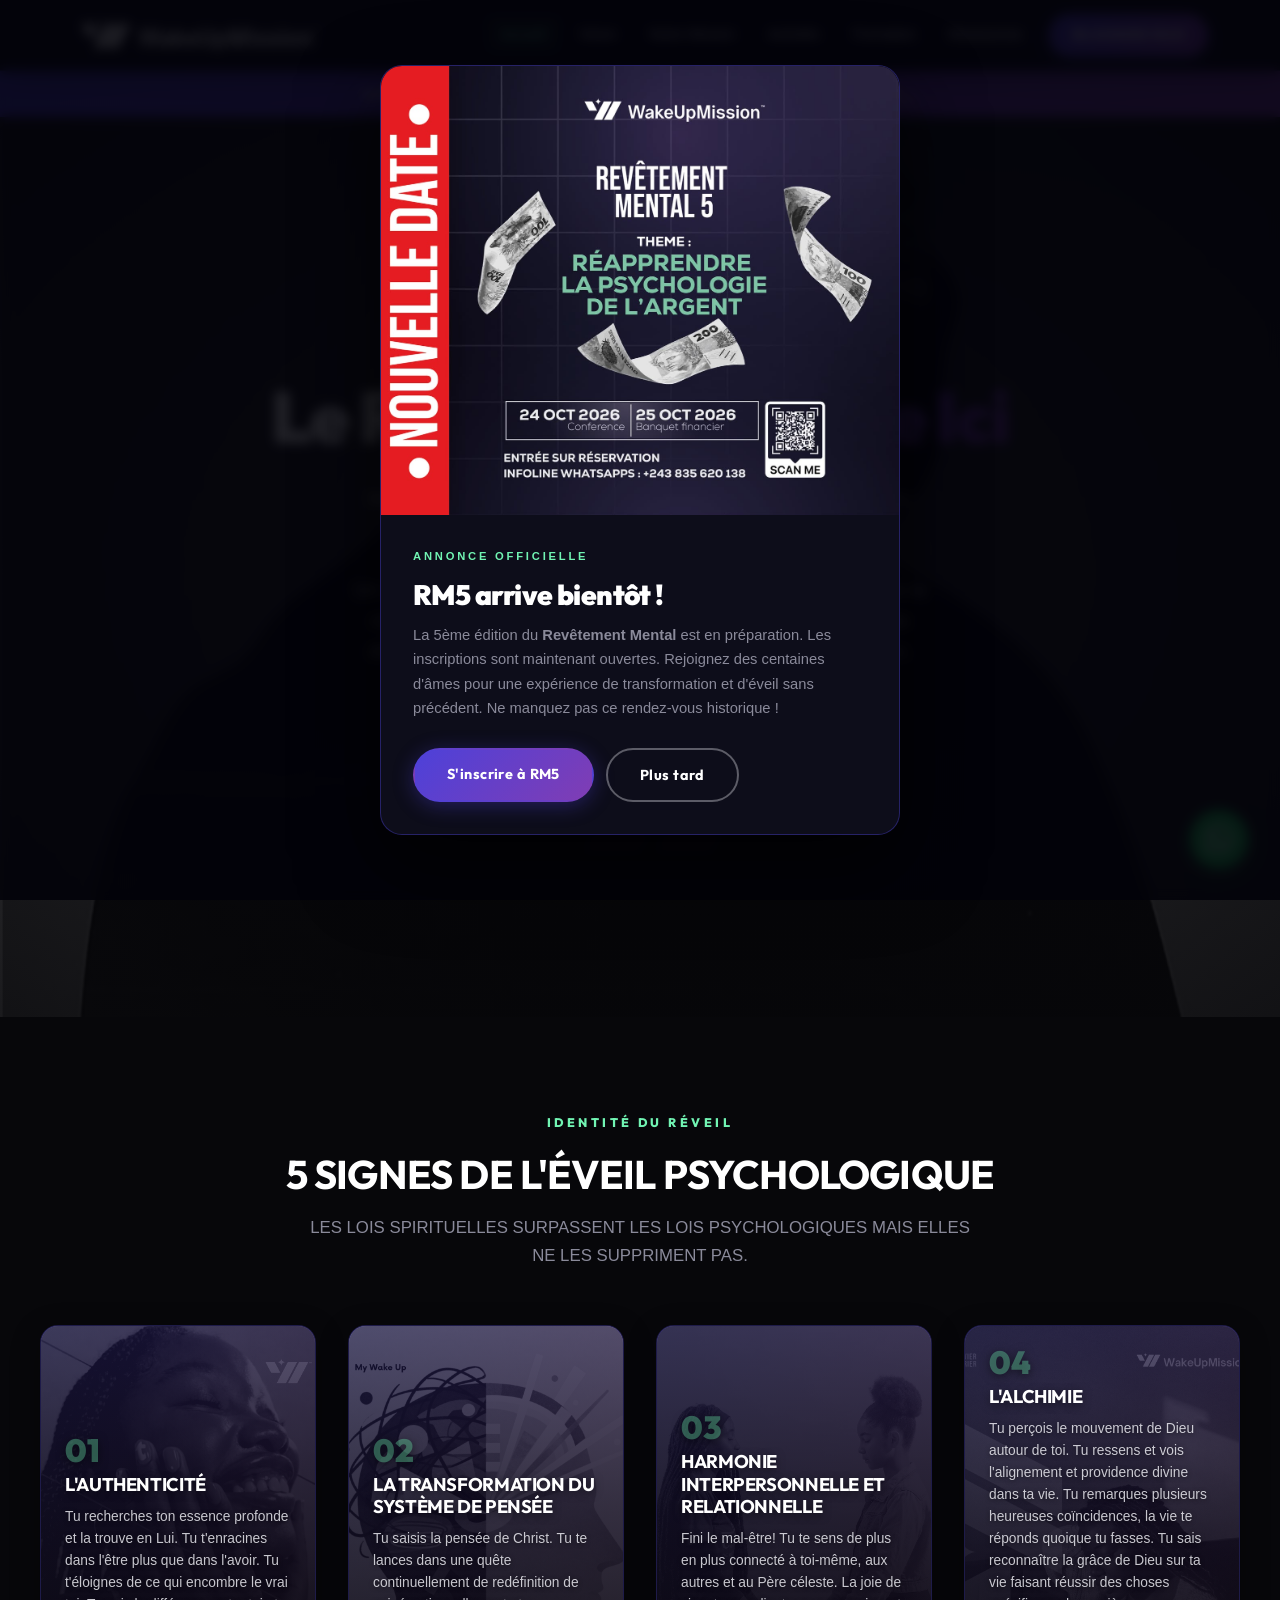
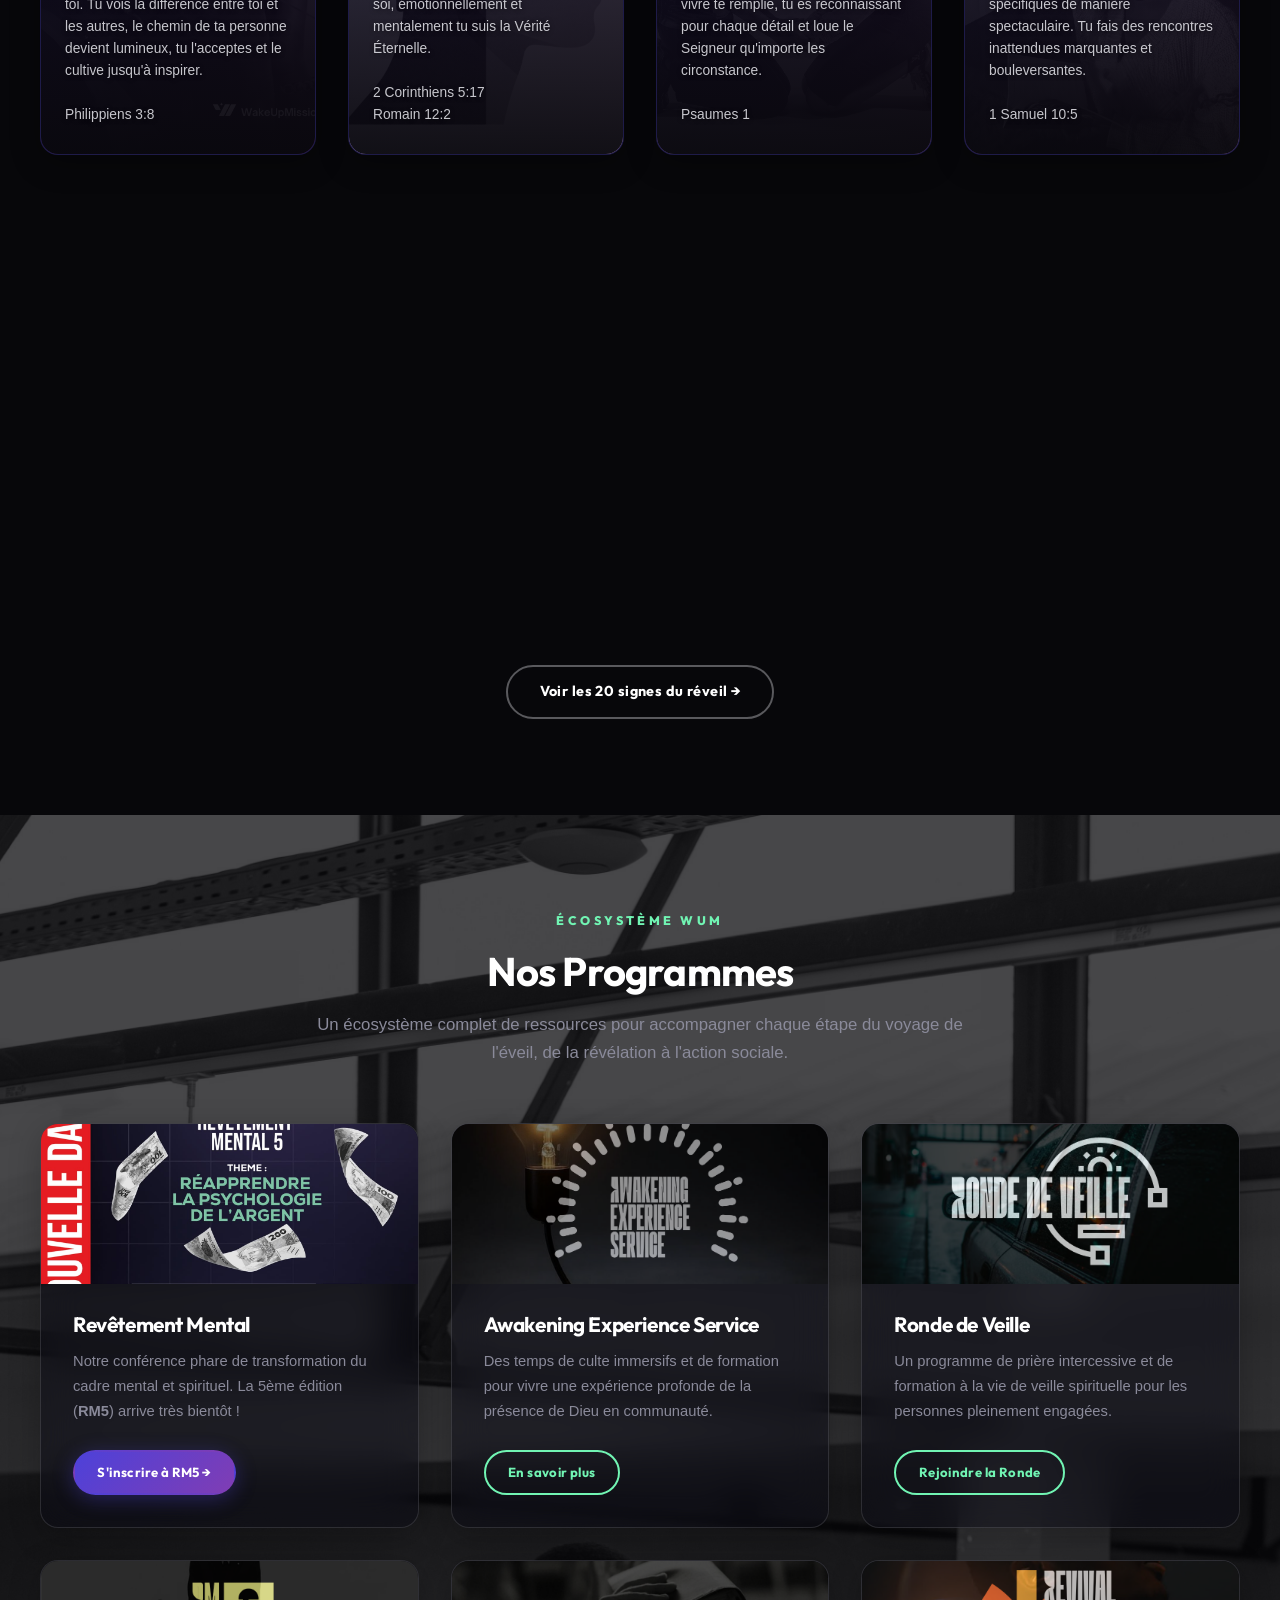
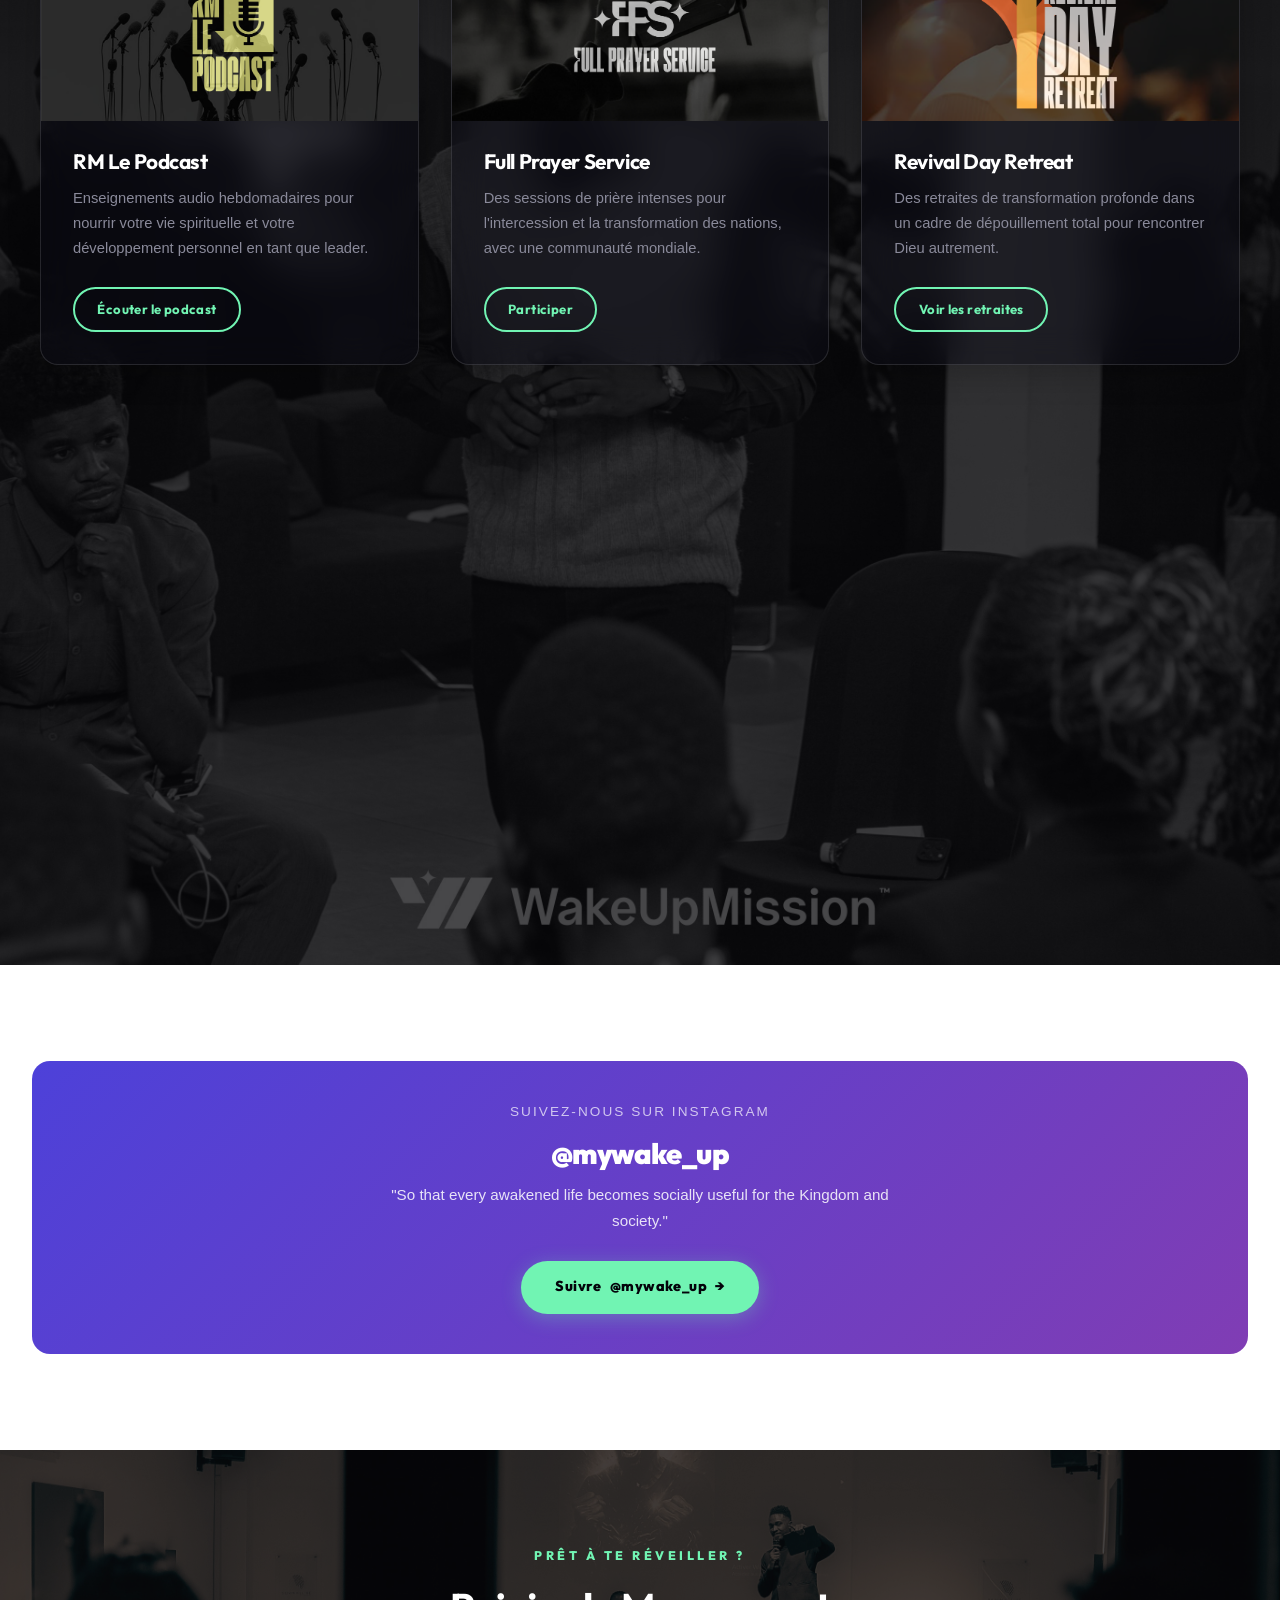
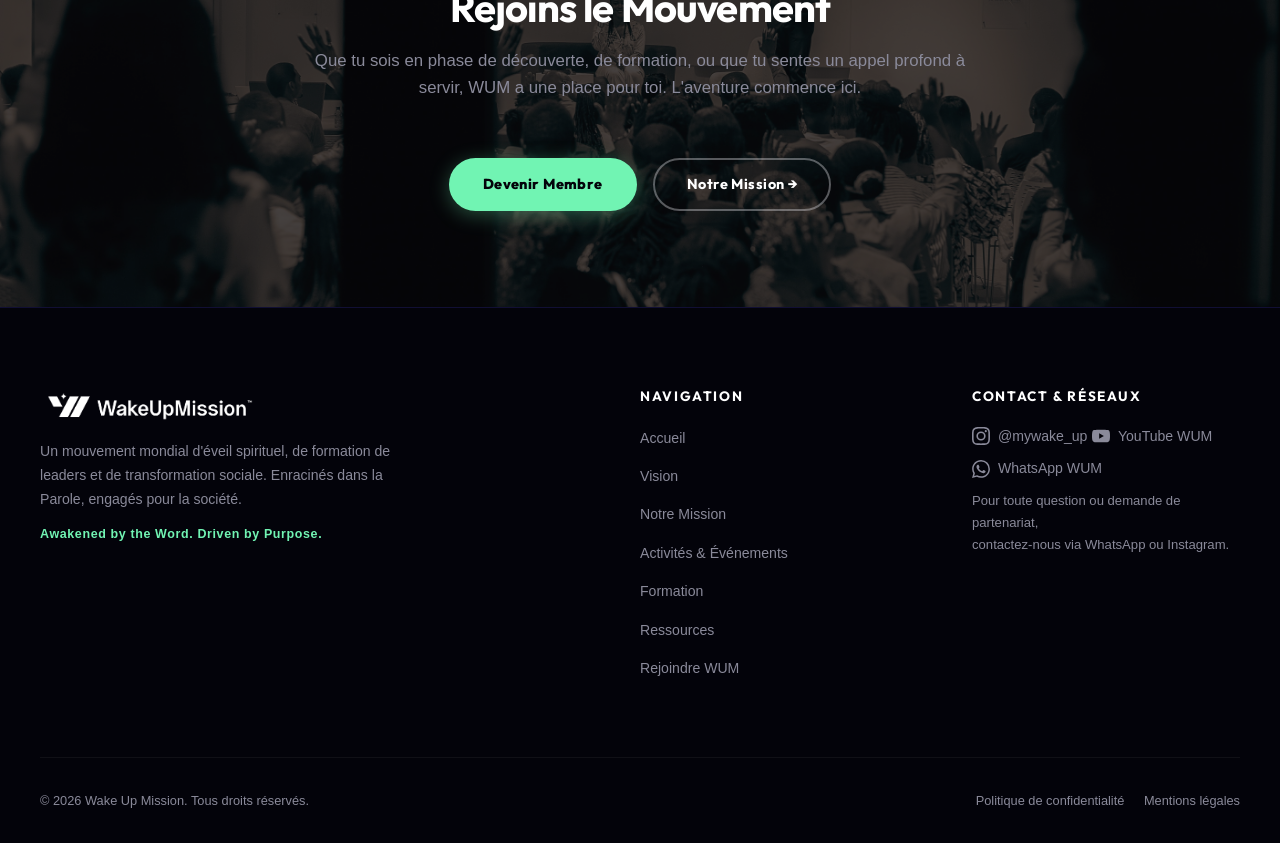
==== index.html @ f2c09d61 "Premier commit : wum_Web" ====
<!DOCTYPE html>
<html lang="fr">
<head>
  <!--
    =========================================================================
    WAKE UP MISSION - PAGE D'ACCUEIL (index.html)
    =========================================================================
    
    SECTIONS DE LA PAGE :
      1. <head>     : SEO, meta-données, polices, feuilles de style
      2. <header>   : Barre de navigation fixe (UNE SEULE nav, plus de doublon)
      3. .banniere-rm5 : Annonce RM5 persistante
      4. #hero      : Bannière de plein écran avec vidéo d'ambiance
      5. #signes    : Les 5 Signes du Wake Up (section centrale identitaire)
      6. #mission   : Résumé de la mission et des activités
      7. #instagram : Encart réseaux sociaux / communauté
      8. <footer>   : Pied de page avec liens et contact
      
    POUR MODIFIER UN TEXTE : trouver la section correspondante ci-dessous.
    POUR AJOUTER UNE SECTION : créer un <section> avec la classe .fond-sombre
    ou .fond-clair, et y inclure un .section-conteneur.
    =========================================================================
  -->

  <!-- ===========================
       SEO & MÉTA-DONNÉES
       =========================== -->
  <meta charset="UTF-8" />
  <meta name="viewport" content="width=device-width, initial-scale=1.0" />
  <meta name="description"
    content="Wake Up Mission (WUM) — Éveil spirituel, formation de leaders et transformation sociale. Rejoignez une communauté mondiale d'âmes réveillées. Awakened by the Word. Driven by Purpose." />
  <meta name="keywords"
    content="Wake Up Mission, WUM, WUM Holding, réveil spirituel, formation leadership, RM5, Revêtement Mental, Ronde de Veille, communauté chrétienne" />
  <meta name="author" content="Wake Up Mission" />
  <meta property="og:title" content="Wake Up Mission | Awakened by the Word. Driven by Purpose." />
  <meta property="og:description"
    content="Portail officiel de WUM — Éveil spirituel, formation de leaders, et activation sociale." />
  <meta property="og:type" content="website" />

  <!-- Favicon -->
  <link rel="icon" href="LOGO_WUM_PNG-01.png" type="image/png" />

  <!-- PWA Manifest -->
  <link rel="manifest" href="manifest.json" />
  <meta name="theme-color" content="#4D41D9" />

  <!-- Feuille de style principale -->
  <link rel="stylesheet" href="css/style.css" />

  <title>Wake Up Mission — Awakened by the Word. Driven by Purpose.</title>
</head>
<body>

  <!-- ===========================
       HEADER — NAVIGATION PRINCIPALE
       (UNE SEULE barre de navigation — la duplication a été supprimée)
       
       LIENS : modifier les href pour changer les destinations
       CTA (Rejoindre WUM) : modifier l'href du .btn-nav-cta
       =========================== -->
  <header id="site-header">
    <div class="header-container">

      <!-- Logo + Nom de la structure -->
      <a href="index.html" class="logo-link" aria-label="Wake Up Mission - Accueil">
        <img src="LOGO_WUM_PNG-01.png" alt="Logo Wake Up Mission" class="logo-img" />
        
      </a>

      <!-- Navigation bureau (desktop) -->
      <!-- NOTE : Cette nav est masquée sur mobile et remplacée par le menu hamburger -->
      <nav class="nav-bureau" aria-label="Navigation principale">
        <a href="index.html" class="nav-lien actif">Accueil</a>
        <a href="vision.html" class="nav-lien">Vision</a>
        <a href="mission.html" class="nav-lien">Notre Mission</a>
        <a href="activites.html" class="nav-lien">Activités</a>
        <a href="formations.html" class="nav-lien">Formation</a>
        <a href="ressources.html" class="nav-lien">Ressources</a>
        <a href="#" class="btn-nav-cta lien-adhesion" id="btn-rejoindre-nav">Rejoindre WUM</a>
      </nav>

      <!-- Bouton hamburger (visible uniquement en mobile) -->
      <button class="toggle-mobile" id="toggle-menu-mobile" aria-label="Ouvrir le menu" aria-expanded="false">
        <span></span>
        <span></span>
        <span></span>
      </button>
    </div>
  </header>

  <!-- Navigation mobile (panneau coulissant depuis la droite) -->
  <div class="overlay-mobile" id="overlay-mobile"></div>
  <nav class="menu-mobile" id="menu-mobile" aria-label="Navigation mobile">
    <a href="index.html" class="nav-lien actif">Accueil</a>
    <a href="vision.html" class="nav-lien">Vision</a>
    <a href="mission.html" class="nav-lien">Notre Mission</a>
    <a href="activites.html" class="nav-lien">Activités</a>
    <a href="formations.html" class="nav-lien">Formation</a>
    <a href="ressources.html" class="nav-lien">Ressources</a>
    <a href="#" class="btn-nav-cta lien-adhesion">Rejoindre WUM</a>
  </nav>


  <!-- ===========================
       BANNIÈRE D'ANNONCE RM5
       Annonce de l'événement Revêtement Mental 5 (RM5).
       
       POUR MODIFIER : changer le texte et l'href du lien "Inscris-toi maintenant"
       POUR DÉSACTIVER : supprimer ce bloc <div class="banniere-rm5">
       =========================== -->
  <div class="banniere-rm5" role="banner" aria-label="Annonce événement RM5">
    <strong>Le RM5 arrive bientôt !</strong> Les inscriptions sont ouvertes !
    <a href="#" class="lien-rm5" id="btn-banniere-rm5">Inscris-toi dès maintenant →</a>
  </div>


  <!-- ===========================
       SECTION HERO — BANNIÈRE PRINCIPALE
       Plein écran avec vidéo d'ambiance en arrière-plan.
       
       VIDÉO : remplacer l'attribut src de <video> par votre propre vidéo.
              Si pas de vidéo : supprimer le .hero-video-conteneur et
              ajouter background-image dans le CSS.
       TEXTE : modifier le h1, le sous-titre et les boutons ci-dessous.
       =========================== -->
  <section id="hero" class="hero" aria-label="Section principale">

    <!-- Conteneur de la boucle vidéo (masqué si la vidéo n'est pas fournie) -->
    <div class="hero-video-conteneur">
      <!--
        BOUCLE VIDÉO D'AMBIANCE
        Ajouter votre fichier vidéo dans le dossier /assets/videos/
        et modifier le src ci-dessous :
        <video class="hero-video" autoplay muted loop playsinline>
          <source src="assets/videos/wum-hero-loop.mp4" type="video/mp4">
        </video>
        
        En attendant, un fond gradient est utilisé via CSS.
      -->
    </div>
    <div class="hero-overlay"></div>

    <!-- Contenu principal du Hero -->
    <div class="hero-contenu">

      <!-- Tag de catégorie (label) -->
      <span class="hero-tagline">Awakened by the Word. Driven by Purpose.</span>

      <!-- H1 principal de la page (SEO critique — un seul H1 par page) -->
      <h1 class="hero-titre">
        Le Réveil <span class="accent">Commence Ici</span>
      </h1>

      <!-- Sous-titre de description -->
      <p class="hero-sous-titre">
        Wake Up Mission est une structure engagée dans le réveil psycho-spirituel.<br>
        C’est un phénomène qui touche tous les domaines de la vie.<br>
        Un voyage d’expérience d’éveil spirituel et psychologique pour vivre la régénération et la guérison, afin d’entrer dans une ère nouvelle de découverte de soi et du monde en suivant les pas du Christ Jésus.<br><br>
        <strong>Ésaïe 60:1-3 — Jean 8:12 — Romains 13:11-14</strong>
      </p>

      <!-- Appels à l'action principaux -->
      <div class="hero-actions">

        <a href="vision.html" class="btn btn-secondaire" id="btn-hero-decouvrir">
          Découvrir notre vision →
        </a>
      </div>

    </div>
  </section>


  <!-- ===========================
       SECTION : LES 5 SIGNES DU WAKE UP
       Section centrale identitaire de WUM.
       Présente les 5 signes qui caractérisent une âme en état de réveil.
       
       SOURCE CONTENU : Document PDF "How it Work - WUM 2024"
       
       POUR MODIFIER UN SIGNE :
         - Trouver la .signe-carte correspondante
         - Changer le .signe-titre et .signe-description
       =========================== -->
  <section id="signes" class="fond-sombre" aria-labelledby="titre-signes">
    <div class="section-conteneur">

      <span class="section-label">Identité du Réveil</span>
      <h2 class="section-titre" id="titre-signes">
        5 SIGNES DE L'ÉVEIL PSYCHOLOGIQUE
      </h2>
      <p class="section-intro">
        LES LOIS SPIRITUELLES SURPASSENT LES LOIS PSYCHOLOGIQUES MAIS ELLES NE LES SUPPRIMENT PAS.
      </p>

      <!-- Grille des 5 signes — visuels photographiques -->
      <div class="signes-grille-featured">

        <div class="signe-carte-photo">
          <div class="signe-carte-photo-visuel">
            <img src="Image\Authenticité .png" alt="" class="signe-carte-photo-img" loading="lazy" />
            <div class="signe-carte-photo-overlay"></div>
          </div>
          <div class="signe-carte-photo-contenu">
            <div class="signe-numero">01</div>
            <h3 class="signe-titre">L'AUTHENTICITÉ</h3>
            <p class="signe-description">
              Tu recherches ton essence profonde et la trouve en Lui. Tu t'enracines dans l'être plus que dans l'avoir. Tu t'éloignes de ce qui encombre le vrai toi. Tu vois la différence entre toi et les autres, le chemin de ta personne devient lumineux, tu l'acceptes et le cultive jusqu'à inspirer.
              <br><br>
              Philippiens 3:8
            </p>
          </div>
        </div>

        <div class="signe-carte-photo">
          <div class="signe-carte-photo-visuel">
            <img src="Image\SYSTÈME DE PENSÉ.png" alt="" class="signe-carte-photo-img" loading="lazy" />
            <div class="signe-carte-photo-overlay"></div>
          </div>
          <div class="signe-carte-photo-contenu">
            <div class="signe-numero">02</div>
            <h3 class="signe-titre">LA TRANSFORMATION DU SYSTÈME DE PENSÉE</h3>
            <p class="signe-description">
              Tu saisis la pensée de Christ. Tu te lances dans une quête continuellement de redéfinition de soi, émotionnellement et mentalement tu suis la Vérité Éternelle.
              <br><br>
              2 Corinthiens 5:17<br>
              Romain 12:2
            </p>
          </div>
        </div>

        <div class="signe-carte-photo">
          <div class="signe-carte-photo-visuel">
            <img src="Image\Les_RElations.png" alt="" class="signe-carte-photo-img" loading="lazy" />
            <div class="signe-carte-photo-overlay"></div>
          </div>
          <div class="signe-carte-photo-contenu">
            <div class="signe-numero">03</div>
            <h3 class="signe-titre">HARMONIE INTERPERSONNELLE ET RELATIONNELLE</h3>
            <p class="signe-description">
              Fini le mal-être! Tu te sens de plus en plus connecté à toi-même, aux autres et au Père céleste. La joie de vivre te remplie, tu es reconnaissant pour chaque détail et loue le Seigneur qu'importe les circonstance.
              <br><br>
              Psaumes 1
            </p>
          </div>
        </div>

        <div class="signe-carte-photo">
          <div class="signe-carte-photo-visuel">
            <img src="Image\L'ALCHIMIE.png" alt="" class="signe-carte-photo-img" loading="lazy" />
            <div class="signe-carte-photo-overlay"></div>
          </div>
          <div class="signe-carte-photo-contenu">
            <div class="signe-numero">04</div>
            <h3 class="signe-titre">L'ALCHIMIE</h3>
            <p class="signe-description">
              Tu perçois le mouvement de Dieu autour de toi. Tu ressens et vois l'alignement et providence divine dans ta vie. Tu remarques plusieurs heureuses coïncidences, la vie te réponds quoique tu fasses. Tu sais reconnaître la grâce de Dieu sur ta vie faisant réussir des choses spécifiques de manière spectaculaire. Tu fais des rencontres inattendues marquantes et bouleversantes.
              <br><br>
              1 Samuel 10:5
            </p>
          </div>
        </div>

        <div class="signe-carte-photo">
          <div class="signe-carte-photo-visuel">
            <img src="Image\LA_MAÎTRISE_DE_SOI.png" alt="" class="signe-carte-photo-img" loading="lazy" />
            <div class="signe-carte-photo-overlay"></div>
          </div>
          <div class="signe-carte-photo-contenu">
            <div class="signe-numero">05</div>
            <h3 class="signe-titre">LA MAÎTRISE DE SOI</h3>
            <p class="signe-description">
              Lorsque tu soumets ton être tout entier à Adonai (le Maître de tout), Il te donne la capacité de reprendre le contrôle totale sur toi-même. Tu sais te montrer patient avec toi même et les autres, tu es au dessus des émotions et des petits esprits.
              <br><br>
              Galates 2:20,22
            </p>
          </div>
        </div>

      </div><!-- fin .signes-grille-featured -->

      <!-- Lien vers la page ressources pour en savoir plus -->
      <div style="text-align:center; margin-top: 3rem;">
        <a href="ressources.html#les-20-signes" class="btn btn-secondaire" id="btn-voir-tous-signes">
          Voir les 20 signes du réveil →
        </a>
      </div>

    </div>
  </section>


  <!-- ===========================
       SECTION : NOS PROGRAMMES
       Aperçu des programmes et activités de WUM.
       
       POUR AJOUTER UN PROGRAMME : dupliquer un bloc .carte ci-dessous.
       POUR MODIFIER : changer le titre, l'icône et la description de chaque carte.
       =========================== -->
  <section id="programmes" class="fond-sombre-2" aria-labelledby="titre-programmes">
    <div class="section-conteneur">

      <span class="section-label">Écosystème WUM</span>
      <h2 class="section-titre" id="titre-programmes">Nos Programmes</h2>
      <p class="section-intro">
        Un écosystème complet de ressources pour accompagner chaque étape
        du voyage de l'éveil, de la révélation à l'action sociale.
      </p>

      <div class="grille-3">

        <!-- Programme 1 : Revêtement Mental -->
        <div class="carte carte-avec-visuel">
          <div class="carte-visuel">
            <img src="Image\RM5_NEW.jpg" alt="Revêtement Mental" class="carte-visuel-img" loading="lazy" />
          </div>
          <div class="carte-corps">
            <h3>Revêtement Mental</h3>
            <p>
              Notre conférence phare de transformation du cadre mental et spirituel.
              La 5ème édition (<strong>RM5</strong>) arrive très bientôt !
            </p>
            <br/>
            <a href="#" class="btn btn-primaire lien-rm5" style="font-size:0.82rem; padding: 0.6rem 1.4rem;" id="btn-rm5-programme">
              S'inscrire à RM5 →
            </a>
          </div>
        </div>

        <!-- Programme 2 : Awakening Experience Service -->
        <div class="carte carte-avec-visuel">
          <div class="carte-visuel">
            <img src="Image/AES.png" alt="Awakening Experience Service" class="carte-visuel-img" loading="lazy" />
          </div>
          <div class="carte-corps">
            <h3>Awakening Experience Service</h3>
            <p>
              Des temps de culte immersifs et de formation pour vivre une expérience
              profonde de la présence de Dieu en communauté.
            </p>
            <br/>
            <a href="activites.html#aes" class="btn btn-contour-violet" style="font-size:0.82rem; padding: 0.6rem 1.4rem;" id="btn-aes">
              En savoir plus
            </a>
          </div>
        </div>

        <!-- Programme 3 : Ronde de Veille -->
        <div class="carte carte-avec-visuel">
          <div class="carte-visuel">
            <img src="Image/Ronde.png" alt="Ronde de Veille" class="carte-visuel-img" loading="lazy" />
          </div>
          <div class="carte-corps">
            <h3>Ronde de Veille</h3>
            <p>
              Un programme de prière intercessive et de formation à la vie
              de veille spirituelle pour les personnes pleinement engagées.
            </p>
            <br/>
            <a href="activites.html#rdv" class="btn btn-contour-violet" style="font-size:0.82rem; padding: 0.6rem 1.4rem;" id="btn-rdv">
              Rejoindre la Ronde
            </a>
          </div>
        </div>

        <!-- Programme 4 : RM Le Podcast -->
        <div class="carte carte-avec-visuel">
          <div class="carte-visuel">
            <img src="Image/RM_Podcast.png" alt="RM Le Podcast" class="carte-visuel-img" loading="lazy" />
          </div>
          <div class="carte-corps">
            <h3>RM Le Podcast</h3>
            <p>
              Enseignements audio hebdomadaires pour nourrir votre vie spirituelle
              et votre développement personnel en tant que leader.
            </p>
            <br/>
            <a href="ressources.html#podcast" class="btn btn-contour-violet" style="font-size:0.82rem; padding: 0.6rem 1.4rem;" id="btn-podcast">
              Écouter le podcast
            </a>
          </div>
        </div>

        <!-- Programme 5 : Full Prayer Service -->
        <div class="carte carte-avec-visuel">
          <div class="carte-visuel">
            <img src="Image/FPS.png" alt="Full Prayer Service" class="carte-visuel-img" loading="lazy" />
          </div>
          <div class="carte-corps">
            <h3>Full Prayer Service</h3>
            <p>
              Des sessions de prière intenses pour l'intercession et la
              transformation des nations, avec une communauté mondiale.
            </p>
            <br/>
            <a href="activites.html#fps" class="btn btn-contour-violet" style="font-size:0.82rem; padding: 0.6rem 1.4rem;" id="btn-fps">
              Participer
            </a>
          </div>
        </div>

        <!-- Programme 6 : Revival Day Retreat -->
        <div class="carte carte-avec-visuel">
          <div class="carte-visuel">
            <img src="Image/WUM_ID_3.png" alt="Revival Day Retreat" class="carte-visuel-img" loading="lazy" />
          </div>
          <div class="carte-corps">
            <h3>Revival Day Retreat</h3>
            <p>
              Des retraites de transformation profonde dans un cadre de
              dépouillement total pour rencontrer Dieu autrement.
            </p>
            <br/>
            <a href="activites.html#rdr" class="btn btn-contour-violet" style="font-size:0.82rem; padding: 0.6rem 1.4rem;" id="btn-rdr">
              Voir les retraites
            </a>
          </div>
        </div>

        <!-- Programme 7 : RM Club -->
        <div class="carte carte-avec-visuel">
          <div class="carte-visuel">
            <img src="Image\RM_Club_Artwork.jpg" alt="RM Club" class="carte-visuel-img" loading="lazy" />
          </div>
          <div class="carte-corps">
            <h3>RM Club</h3>
            <p>
              La communauté vivante des membres engagés. Des Cercles de Croissance hebdomadaires pour partager, prier et grandir ensemble selon la vision de WUM.
            </p>
            <div style="margin-top: 0.75rem; display: flex; gap: 0.5rem; flex-wrap: wrap;">
              <span style="display:inline-block; padding:0.35rem 0.7rem; border-radius:999px; background:rgba(77,65,217,0.12); color:#4D41D9; font-size:0.72rem; font-weight:700;">Hebdomadaire</span>
              <span style="display:inline-block; padding:0.35rem 0.7rem; border-radius:999px; background:rgba(128,61,180,0.12); color:#803DB4; font-size:0.72rem; font-weight:700;">Présentiel</span>
            </div>
            <br/>
            <a href="RM_Club.html" class="btn btn-contour-violet" style="font-size:0.82rem; padding: 0.6rem 1.4rem;" id="btn-rm-club">
              En savoir plus
            </a>
          </div>
        </div>

      </div><!-- fin .grille-3 -->
    </div>
  </section>


  <!-- ===========================
       SECTION : COMMUNAUTÉ & INSTAGRAM
       Présente la communauté WUM et l'intégration des réseaux sociaux.
       
       POUR METTRE À JOUR : changer les chiffres, la description
       et le handle Instagram ci-dessous.
       =========================== -->
  <section id="communaute" class="fond-clair" aria-labelledby="titre-communaute">

      </div>

      <!-- Appel à suivre sur Instagram -->
      <div style="text-align:center; background:linear-gradient(135deg,#4D41D9,#803DB4); padding:2.5rem; border-radius:18px; color:white;">
        <p style="font-size:0.85rem; letter-spacing:0.15em; text-transform:uppercase; color:rgba(255,255,255,0.7); margin-bottom:0.75rem;">
          Suivez-nous sur Instagram
        </p>
        <h3 style="font-family:'Outfit',sans-serif; font-size:1.8rem; font-weight:900; margin-bottom:0.75rem; color:white;">
          <span data-instagram-handle>@mywake_up</span>
        </h3>
        <p style="font-size:0.95rem; color:rgba(255,255,255,0.85); margin-bottom:1.75rem; max-width:500px; margin-left:auto; margin-right:auto;">
          "So that every awakened life becomes socially useful for the Kingdom and society."
        </p>
        <a href="#"
           class="btn btn-aqua lien-instagram"
           id="btn-instagram-communaute">
          Suivre <span data-instagram-handle>@mywake_up</span> →
        </a>
      </div>

    </div>
  </section>


  <!-- ===========================
       SECTION : REJOINDRE WUM — CTA FINAL
       Appel à l'action pour devenir membre de WUM.
       =========================== -->
  <section id="rejoindre-cta" class="fond-sombre section-photo" style="background-image: url('Image/IMG_6030.JPG'); background-size: cover; background-position: center;" aria-label="Rejoindre WUM">
    <div class="section-conteneur" style="text-align:center; max-width: 700px;">

      <span class="section-label">Prêt à te réveiller ?</span>
      <h2 class="section-titre">Rejoins le Mouvement</h2>
      <p class="section-intro">
        Que tu sois en phase de découverte, de formation, ou que tu sentes un appel profond
        à servir, WUM a une place pour toi. L'aventure commence ici.
      </p>

      <div style="display:flex; gap:1rem; justify-content:center; flex-wrap:wrap;">
        <a href="#" class="btn btn-aqua lien-adhesion" id="btn-rejoindre-cta">
          Devenir Membre
        </a>
        <a href="mission.html" class="btn btn-secondaire" id="btn-mission-cta">
          Notre Mission →
        </a>
      </div>

    </div>
  </section>


  <!-- ===========================
       FOOTER — PIED DE PAGE
       Modifier les liens, l'adresse et les informations de contact ici.
       Les réseaux sociaux se trouvent dans la section .footer-contact.
       =========================== -->
  <footer aria-label="Pied de page">
    <div class="footer-grille">

      <!-- Colonne 1 : Marque et description -->
      <div class="footer-marque">
        <div style="display:flex; align-items:center; gap:0.75rem; margin-bottom:1rem;">
          <img src="LOGO_WUM_PNG-01.png" alt="Logo WUM" style="height:36px; width:auto;" />
      
        </div>
        <p>
          Un mouvement mondial d'éveil spirituel, de formation de leaders
          et de transformation sociale. Enracinés dans la Parole, engagés pour la société.
        </p>
        <span class="slogan">Awakened by the Word. Driven by Purpose.</span>
      </div>

      <!-- Colonne 2 : Liens rapides -->
      <div class="footer-liens">
        <h4>Navigation</h4>
        <ul>
          <li><a href="index.html">Accueil</a></li>
          <li><a href="vision.html">Vision</a></li>
          <li><a href="mission.html">Notre Mission</a></li>
          <li><a href="activites.html">Activités & Événements</a></li>
          <li><a href="formations.html">Formation</a></li>
          <li><a href="ressources.html">Ressources</a></li>
          <li><a href="#" class="lien-adhesion">Rejoindre WUM</a></li>
        </ul>
      </div>

      <!-- Colonne 3 : Contact et réseaux sociaux -->
      <div class="footer-contact">
        <h4>Contact & Réseaux</h4>
        <p class="icone-reseau">
          <svg viewBox="0 0 24 24" fill="currentColor" aria-hidden="true" style="width:18px;height:18px;"><path d="M12 2.163c3.204 0 3.584.012 4.85.07 3.252.148 4.771 1.691 4.919 4.919.058 1.265.069 1.645.069 4.849 0 3.205-.012 3.584-.069 4.849-.149 3.225-1.664 4.771-4.919 4.919-1.266.058-1.644.07-4.85.07-3.204 0-3.584-.012-4.849-.07-3.26-.149-4.771-1.699-4.919-4.92-.058-1.265-.07-1.644-.07-4.849 0-3.204.013-3.583.07-4.849.149-3.227 1.664-4.771 4.919-4.919 1.266-.057 1.645-.069 4.849-.069zM12 0C8.741 0 8.333.014 7.053.072 2.695.272.273 2.69.073 7.052.014 8.333 0 8.741 0 12c0 3.259.014 3.668.072 4.948.2 4.358 2.618 6.78 6.98 6.98C8.333 23.986 8.741 24 12 24c3.259 0 3.668-.014 4.948-.072 4.354-.2 6.782-2.618 6.979-6.98.059-1.28.073-1.689.073-4.948 0-3.259-.014-3.667-.072-4.947-.196-4.354-2.617-6.78-6.979-6.98C15.668.014 15.259 0 12 0zm0 5.838a6.162 6.162 0 100 12.324 6.162 6.162 0 000-12.324zM12 16a4 4 0 110-8 4 4 0 010 8zm6.406-11.845a1.44 1.44 0 100 2.881 1.44 1.44 0 000-2.881z"/></svg>
          <a href="#" class="lien-instagram" data-instagram-handle>@mywake_up</a>
        </p>
        <p class="icone-reseau">
          <svg viewBox="0 0 24 24" fill="currentColor" aria-hidden="true" style="width:18px;height:18px;"><path d="M23.498 6.186a3.016 3.016 0 00-2.122-2.136C19.505 3.545 12 3.545 12 3.545s-7.505 0-9.377.505A3.017 3.017 0 00.502 6.186C0 8.07 0 12 0 12s0 3.93.502 5.814a3.016 3.016 0 002.122 2.136c1.871.505 9.376.505 9.376.505s7.505 0 9.377-.505a3.015 3.015 0 002.122-2.136C24 15.93 24 12 24 12s0-3.93-.502-5.814zM9.545 15.568V8.432L15.818 12l-6.273 3.568z"/></svg>
          <a href="https://www.youtube.com/@wakeupmission" target="_blank" rel="noopener">YouTube WUM</a>
        </p>
        <p class="icone-reseau">
          <svg viewBox="0 0 24 24" fill="currentColor" aria-hidden="true" style="width:18px;height:18px;"><path d="M17.472 14.382c-.297-.149-1.758-.867-2.03-.967-.273-.099-.471-.148-.67.15-.197.297-.767.966-.94 1.164-.173.199-.347.223-.644.075-.297-.15-1.255-.463-2.39-1.475-.883-.788-1.48-1.761-1.653-2.059-.173-.297-.018-.458.13-.606.134-.133.298-.347.446-.52.149-.174.198-.298.298-.497.099-.198.05-.371-.025-.52-.075-.149-.669-1.612-.916-2.207-.242-.579-.487-.5-.669-.51-.173-.008-.371-.01-.57-.01-.198 0-.52.074-.792.372-.272.297-1.04 1.016-1.04 2.479 0 1.462 1.065 2.875 1.213 3.074.149.198 2.096 3.2 5.077 4.487.709.306 1.262.489 1.694.625.712.227 1.36.195 1.871.118.571-.085 1.758-.719 2.006-1.413.248-.694.248-1.289.173-1.413-.074-.124-.272-.198-.57-.347m-5.421 7.403h-.004a9.87 9.87 0 01-5.031-1.378l-.361-.214-3.741.982.998-3.648-.235-.374a9.86 9.86 0 01-1.51-5.26c.001-5.45 4.436-9.884 9.888-9.884 2.64 0 5.122 1.03 6.988 2.898a9.825 9.825 0 012.893 6.994c-.003 5.45-4.437 9.884-9.885 9.884m8.413-18.297A11.815 11.815 0 0012.05 0C5.495 0 .16 5.335.157 11.892c0 2.096.547 4.142 1.588 5.945L.057 24l6.305-1.654a11.882 11.882 0 005.683 1.448h.005c6.554 0 11.89-5.335 11.893-11.893a11.821 11.821 0 00-3.48-8.413Z"/></svg>
          <a href="#" class="lien-whatsapp-footer">WhatsApp WUM</a>
        </p>
        <br/>
        <p style="font-size:0.82rem;">
          Pour toute question ou demande de partenariat,<br/>
          contactez-nous via WhatsApp ou Instagram.
        </p>
      </div>

    </div>

    <!-- Copyright -->
    <div class="footer-bas">
      <p>© 2026 Wake Up Mission. Tous droits réservés.</p>
      <p>
        <a href="#" style="margin-right:1rem;">Politique de confidentialité</a>
        <a href="#">Mentions légales</a>
      </p>
    </div>
  </footer>


  <!-- ===========================
       BOUTON WHATSAPP FLOTTANT
       Toujours visible en bas à droite sur toutes les pages.
       Le numéro et le message se configurent dans js/app.js.
       =========================== -->
  <a href="#" class="whatsapp-flottant" id="btn-whatsapp-flottant" aria-label="Contacter WUM sur WhatsApp" title="Contactez-nous sur WhatsApp">
    <svg viewBox="0 0 24 24" xmlns="http://www.w3.org/2000/svg">
      <path d="M17.472 14.382c-.297-.149-1.758-.867-2.03-.967-.273-.099-.471-.148-.67.15-.197.297-.767.966-.94 1.164-.173.199-.347.223-.644.075-.297-.15-1.255-.463-2.39-1.475-.883-.788-1.48-1.761-1.653-2.059-.173-.297-.018-.458.13-.606.134-.133.298-.347.446-.52.149-.174.198-.298.298-.497.099-.198.05-.371-.025-.52-.075-.149-.669-1.612-.916-2.207-.242-.579-.487-.5-.669-.51-.173-.008-.371-.01-.57-.01-.198 0-.52.074-.792.372-.272.297-1.04 1.016-1.04 2.479 0 1.462 1.065 2.875 1.213 3.074.149.198 2.096 3.2 5.077 4.487.709.306 1.262.489 1.694.625.712.227 1.36.195 1.871.118.571-.085 1.758-.719 2.006-1.413.248-.694.248-1.289.173-1.413-.074-.124-.272-.198-.57-.347m-5.421 7.403h-.004a9.87 9.87 0 01-5.031-1.378l-.361-.214-3.741.982.998-3.648-.235-.374a9.86 9.86 0 01-1.51-5.26c.001-5.45 4.436-9.884 9.888-9.884 2.64 0 5.122 1.03 6.988 2.898a9.825 9.825 0 012.893 6.994c-.003 5.45-4.437 9.884-9.885 9.884m8.413-18.297A11.815 11.815 0 0012.05 0C5.495 0 .16 5.335.157 11.892c0 2.096.547 4.142 1.588 5.945L.057 24l6.305-1.654a11.882 11.882 0 005.683 1.448h.005c6.554 0 11.89-5.335 11.893-11.893a11.821 11.821 0 00-3.48-8.413Z"/>
    </svg>
  </a>


  <!-- ===========================
       MODAL D'ANNONCE RM5
       Fenêtre modale affichée automatiquement à l'arrivée sur la page.
       (une seule fois par session grâce au sessionStorage)
       
       POUR DÉSACTIVER : mettre AFFICHER_MODAL_RM5 = false dans js/app.js
       POUR CHANGER L'IMAGE : modifier l'attribut src de .modal-image
       POUR CHANGER LE LIEN : modifier l'href du bouton "S'inscrire"
       =========================== -->
  <div class="modal-overlay" id="modal-rm5" role="dialog" aria-modal="true" aria-labelledby="modal-rm5-titre">
    <div class="modal-boite" style="position:relative;">

      <!-- Bouton de fermeture en haut à droite -->
      <button class="btn-fermer-modal" data-fermer-modal aria-label="Fermer la fenêtre">✕</button>

      <!-- Visuel RM5 dans la modal -->
      <div class="modal-rm5-visuel">
        <img src="Image/RM5_NEW.jpg" alt="Revêtement Mental 5" loading="lazy" />
      </div>

      <!-- Contenu de la modal -->
      <div class="modal-contenu">
        <span class="modal-label">Annonce Officielle</span>
        <h3 class="modal-titre" id="modal-rm5-titre">RM5 arrive bientôt !</h3>
        <p class="modal-texte">
          La 5ème édition du <strong>Revêtement Mental</strong> est en préparation.
          Les inscriptions sont maintenant ouvertes. Rejoignez des centaines d'âmes
          pour une expérience de transformation et d'éveil sans précédent.
          Ne manquez pas ce rendez-vous historique !
        </p>

        <!-- Actions de la modal -->
        <div class="modal-actions">
          <a href="#" class="btn btn-primaire lien-rm5" id="btn-modal-inscrire-rm5">
            S'inscrire à RM5
          </a>
          <button class="btn btn-secondaire" data-fermer-modal id="btn-modal-fermer">
            Plus tard
          </button>
        </div>
      </div>

    </div>
  </div>


  <!-- ===========================
       SCRIPTS JAVASCRIPT
       Charger en bas de page pour des performances optimales.
       Ordre important : app.js en dernier car il utilise les autres modules.
       =========================== -->
  <script src="js/config.js"></script>
  <script src="js/app.js"></script>

</body>
</html>
---- css/style.css ----
/* ==========================================================================
   WAKE UP MISSION - FEUILLE DE STYLE PRINCIPALE (style.css)
   ==========================================================================
   
   ORGANISATION :
   1. Variables CSS (couleurs, polices, transitions)
   2. Reset & Base
   3. Header & Navigation
   4. Hero Section
   5. Sections & Layout
   6. Composants (boutons, cartes, badges)
   7. Timeline
   8. 5 Signes du Wake Up
   9. Activités & Billetterie
   10. Formulaires
   11. Onglets (Tabs)
   12. Module Onboarding
   13. Tableau de Bord
   14. Footer
   15. Bouton WhatsApp flottant
   16. Modal RM5
   17. Responsive Mobile
   
   PALETTE OFFICIELLE (Source : identité_visuelle.pdf, page 50) :
   - Bleu principal  : #4D41D9
   - Violet          : #803DB4
   - Aqua Marine     : #71F4B3  (anciennement #5CFFB0)
   - Noir            : #000000
   - Gris clair      : #D4D6D5
   - Blanc           : #FFFFFF
   
   POUR MODIFIER LES COULEURS : changer uniquement les variables :root
   POUR AJOUTER UNE SECTION : suivre le modèle section/section-container
   ========================================================================== */

/* ------------------------------------------------------------------
   1. VARIABLES CSS - Charte graphique officielle WUM
   Modifier ici pour changer l'ensemble du design du site.
   ------------------------------------------------------------------ */
@import url('https://fonts.googleapis.com/css2?family=Outfit:wght@300;400;500;600;700;800;900&family=Nexa:wght@300;400;500;600;700&display=swap');

:root {
  /* --- Couleurs principales (officielle identité visuelle WUM) --- */
  --bleu-principal: #4D41D9;      /* Couleur bleue principale du logo */
  --violet: #803DB4;              /* Violet secondaire */
  --aqua-marine: #71F4B3;         /* Couleur vive d'accentuation (anciennement #5CFFB0) */
  --noir: #000000;
  --gris-clair: #D4D6D5;
  --blanc: #FFFFFF;

  /* --- Fonds des sections --- */
  --fond-sombre: #07070A;         /* Fond très sombre (dark mode) */
  --fond-sombre-2: #0F0F18;      /* Fond légèrement plus clair pour les cartes */
  --fond-clair: #FFFFFF;          /* Fond blanc pour sections claires */

  /* --- Textes --- */
  --texte-clair: #F0F0F6;         /* Texte sur fond sombre */
  --texte-sombre: #121218;        /* Texte sur fond clair */
  --texte-secondaire: #8A8A9A;    /* Légendes, sous-titres */

  /* --- Dégradés --- */
  --gradient-bleu-violet: linear-gradient(135deg, #4D41D9 0%, #803DB4 100%);
  --gradient-sombre: linear-gradient(180deg, #07070A 0%, #0F0F18 100%);
  --gradient-aqua: linear-gradient(135deg, #71F4B3 0%, #4D41D9 100%);
  --glass-bg: rgba(13, 13, 25, 0.80);
  --glass-border: rgba(77, 65, 217, 0.25);
  --glass-shadow: 0 8px 40px rgba(0, 0, 0, 0.5);
  --overlay-photo: rgba(7, 7, 10, 0.74);
  --verre-sombre: rgba(12, 12, 22, 0.48);
  --verre-clair: rgba(255, 255, 255, 0.58);
  --texte-footer: #8A8A9A;
  --blanc: #FFFFFF;
  --bleu-principal: #4D41D9;
  --police-titre: 'Outfit', sans-serif;

  /* --- Typographies --- */
  /* Police display condensée pour les titres (SemiBold à Black) */
  --police-titre: 'Outfit', sans-serif;
  /* Police douce pour le texte courant (Nexa selon charte WUM) */
  --police-corps: 'Nexa', sans-serif;

  /* --- Transitions --- */
  --transition-lisse: all 0.35s cubic-bezier(0.25, 0.8, 0.25, 1);
  --transition-rapide: all 0.18s ease;

  /* --- Espacements standard --- */
  --max-largeur: 1200px;
  --padding-section: 6rem 2rem;
}


/* ------------------------------------------------------------------
   2. RESET & BASE
   Styles de réinitialisation et valeurs par défaut globales.
   ------------------------------------------------------------------ */
*, *::before, *::after {
  margin: 0;
  padding: 0;
  box-sizing: border-box;
}

html {
  scroll-behavior: smooth;
  font-size: 16px;
}

body {
  font-family: var(--police-corps);
  background-color: var(--fond-sombre);
  /* Background image removed per request */
  background-image: none;
  color: var(--texte-clair);
  line-height: 1.65;
  overflow-x: hidden;
  -webkit-font-smoothing: antialiased;
}

/* Titres : utilisation de la police Outfit pour toute la hiérarchie */
h1, h2, h3, h4, h5, h6 {
  font-family: var(--police-titre);
  font-weight: 700;
  letter-spacing: -0.02em;
  line-height: 1.2;
}

a {
  text-decoration: none;
  color: inherit;
  transition: var(--transition-rapide);
}

img {
  max-width: 100%;
  height: auto;
  display: block;
}

ul {
  list-style: none;
}


/* ------------------------------------------------------------------
   3. HEADER & NAVIGATION
   Barre de navigation fixe avec effet glassmorphism.
   
   COMMENT MODIFIER :
   - Changer la hauteur : modifier padding dans .header-container
   - Changer la couleur de fond : modifier --glass-bg
   - Ajouter/supprimer des liens : modifier les HTML des nav
   ------------------------------------------------------------------ */
header {
  position: fixed;
  top: 0;
  left: 0;
  width: 100%;
  z-index: 1000;
  background: var(--glass-bg);
  backdrop-filter: blur(14px);
  -webkit-backdrop-filter: blur(14px);
  border-bottom: 1px solid var(--glass-border);
  box-shadow: 0 2px 30px rgba(0, 0, 0, 0.4);
  transition: var(--transition-lisse);
}

.header-container {
  display: flex;
  justify-content: space-between;
  align-items: center;
  max-width: var(--max-largeur);
  margin: 0 auto;
  padding: 0.85rem 2rem;
}

/* --- Logo et nom de la structure --- */
.logo-link {
  display: flex;
  align-items: center;
  gap: 0.75rem;
}

.logo-img {
  height: 42px;
  width: auto;
  object-fit: contain;
}

/* Nom affiché à côté du logo — uniquement "Wake Up Mission" */
.logo-texte {
  font-family: var(--police-titre);
  font-size: 1.05rem;
  font-weight: 800;
  color: var(--blanc);
  letter-spacing: 0.04em;
  line-height: 1.15;
}

/* --- Navigation bureau (desktop) --- */
.nav-bureau {
  display: flex;
  align-items: center;
  gap: 0.25rem;
}

.nav-lien {
  font-size: 0.875rem;
  font-weight: 500;
  padding: 0.45rem 0.9rem;
  color: var(--texte-clair);
  border-radius: 6px;
  transition: var(--transition-rapide);
}

.nav-lien:hover,
.nav-lien.actif {
  color: var(--aqua-marine);
  background: rgba(113, 244, 179, 0.08);
}

/* Bouton CTA dans la nav */
.btn-nav-cta {
  background: var(--gradient-bleu-violet);
  color: var(--blanc) !important;
  font-weight: 700;
  padding: 0.55rem 1.3rem;
  border-radius: 50px;
  border: 2px solid transparent;
  font-family: var(--police-titre);
  font-size: 0.8rem;
  letter-spacing: 0.04em;
  text-transform: uppercase;
  box-shadow: 0 4px 15px rgba(77, 65, 217, 0.35);
  transition: var(--transition-lisse);
  margin-left: 0.5rem;
}

.btn-nav-cta:hover {
  background: transparent;
  border-color: var(--bleu-principal);
  color: var(--blanc) !important;
  box-shadow: 0 4px 20px rgba(77, 65, 217, 0.5);
  transform: translateY(-2px);
}

/* --- Bouton bascule menu mobile --- */
.toggle-mobile {
  display: none;
  background: none;
  border: none;
  cursor: pointer;
  padding: 0.4rem;
  flex-direction: column;
  gap: 5px;
}

.toggle-mobile span {
  display: block;
  width: 26px;
  height: 2px;
  background-color: var(--blanc);
  transition: var(--transition-lisse);
  transform-origin: center;
}

/* Animation croix lors de l'ouverture */
.toggle-mobile.ouvert span:nth-child(1) { transform: rotate(45deg) translate(5px, 5px); }
.toggle-mobile.ouvert span:nth-child(2) { opacity: 0; transform: scaleX(0); }
.toggle-mobile.ouvert span:nth-child(3) { transform: rotate(-45deg) translate(5px, -5px); }

/* --- Panneau de navigation mobile ---
   NOTE: Ce panneau n'est visible qu'en version mobile (max-width: 992px).
   Il est masqué sur desktop via display:none du .toggle-mobile.
   ------------------------------------------------------------------ */
.menu-mobile {
  position: fixed;
  top: 0;
  right: -100%;
  width: 280px;
  height: 100vh;
  background: #0D0D1A;
  border-left: 1px solid var(--glass-border);
  padding: 5.5rem 1.75rem 2rem 1.75rem;
  display: flex;
  flex-direction: column;
  gap: 0.5rem;
  box-shadow: -15px 0 40px rgba(0, 0, 0, 0.6);
  transition: right 0.4s cubic-bezier(0.25, 0.8, 0.25, 1);
  z-index: 999;
}

.menu-mobile.ouvert {
  right: 0;
}

/* Overlay sombre derrière le menu mobile */
.overlay-mobile {
  display: none;
  position: fixed;
  top: 0;
  left: 0;
  width: 100vw;
  height: 100vh;
  background: rgba(0, 0, 0, 0.7);
  z-index: 998;
}

.overlay-mobile.actif {
  display: block;
}

.menu-mobile .nav-lien {
  font-size: 1.05rem;
  padding: 0.7rem 1rem;
}

.menu-mobile .btn-nav-cta {
  margin-left: 0;
  margin-top: 1rem;
  text-align: center;
  display: block;
}


/* ------------------------------------------------------------------
   4. HERO SECTION - Page d'accueil
   Bannière principale de plein écran avec vidéo d'ambiance.
   
   COMMENT MODIFIER :
   - Remplacer la vidéo : changer l'attribut src dans <video>
   - Modifier le texte : éditer le contenu dans index.html
   - Ajuster l'opacité de la vidéo : modifier opacity dans .hero-video
   ------------------------------------------------------------------ */
.hero {
  position: relative;
  height: 100vh;
  min-height: 620px;
  display: flex;
  align-items: center;
  justify-content: center;
  padding: 0 2rem;
  overflow: hidden;
  background-image: url('../Image/WUM_ID.png');
  background-position: center center;
  background-size: cover;
  background-repeat: no-repeat;
}

/* Conteneur de la boucle vidéo */
.hero-video-conteneur {
  position: absolute;
  inset: 0;
  z-index: 1;
}

.hero-video {
  width: 100%;
  height: 100%;
  object-fit: cover;
  opacity: 0.28;
  filter: saturate(1.3) hue-rotate(-10deg);
}

/* Overlay dégradé sombre par-dessus la vidéo */
.hero-overlay {
  position: absolute;
  inset: 0;
  background: radial-gradient(ellipse at center, rgba(7, 7, 10, 0.72) 0%, rgba(7, 7, 10, 0.92) 100%);
  z-index: 2;
}

.hero-contenu {
  position: relative;
  z-index: 3;
  max-width: 820px;
  text-align: center;
}

.hero-tagline {
  display: inline-block;
  font-family: var(--police-titre);
  font-size: 0.8rem;
  font-weight: 700;
  color: var(--aqua-marine);
  letter-spacing: 0.3em;
  text-transform: uppercase;
  margin-bottom: 1.5rem;
  padding: 0.4rem 1.2rem;
  border: 1px solid rgba(113, 244, 179, 0.3);
  border-radius: 50px;
}

.hero-titre {
  font-size: clamp(2.5rem, 6vw, 4.5rem);
  font-weight: 900;
  color: var(--blanc);
  margin-bottom: 1.5rem;
  letter-spacing: -0.03em;
}

.hero-titre .accent {
  background: var(--gradient-bleu-violet);
  -webkit-background-clip: text;
  -webkit-text-fill-color: transparent;
  background-clip: text;
}

.hero-sous-titre {
  font-size: 1.15rem;
  color: rgba(240, 240, 246, 0.8);
  margin-bottom: 2.5rem;
  max-width: 600px;
  margin-left: auto;
  margin-right: auto;
  font-weight: 400;
}

.hero-actions {
  display: flex;
  gap: 1rem;
  justify-content: center;
  flex-wrap: wrap;
}

/* Badge Instagram dans le Hero */
.hero-instagram {
  display: flex;
  align-items: center;
  gap: 0.6rem;
  justify-content: center;
  margin-top: 2rem;
  opacity: 0.65;
}

.hero-instagram a {
  font-size: 0.85rem;
  color: var(--aqua-marine);
  font-weight: 500;
}

.hero-instagram a:hover { opacity: 0.8; }


/* ------------------------------------------------------------------
   5. SECTIONS & LAYOUT GÉNÉRAL
   Chaque section alterne entre fond sombre et fond clair.
   ------------------------------------------------------------------ */
section {
  padding: var(--padding-section);
  width: 100%;
}

.section-conteneur {
  max-width: var(--max-largeur);
  margin: 0 auto;
  width: 100%;
}

/* Label discret au-dessus du titre de section */
.section-label {
  display: block;
  font-family: var(--police-titre);
  font-size: 0.78rem;
  font-weight: 800;
  letter-spacing: 0.28em;
  text-transform: uppercase;
  margin-bottom: 1rem;
  text-align: center;
}

.fond-sombre .section-label { color: var(--aqua-marine); }
.fond-sombre-2 .section-label { color: var(--aqua-marine); }
.fond-clair .section-label { color: var(--bleu-principal); }

.section-titre {
  font-size: clamp(1.8rem, 4vw, 2.5rem);
  text-align: center;
  margin-bottom: 1rem;
}

.fond-sombre .section-titre { color: var(--blanc); }
.fond-sombre-2 .section-titre { color: var(--blanc); }
.fond-clair .section-titre { color: var(--texte-sombre); }

.section-intro {
  text-align: center;
  max-width: 660px;
  margin: 0 auto 3.5rem auto;
  font-size: 1.05rem;
}

.fond-sombre .section-intro { color: var(--texte-secondaire); }
.fond-sombre-2 .section-intro { color: var(--texte-secondaire); }
.fond-clair .section-intro { color: #44444F; }

/* Fond des sections */
.fond-sombre {
  background-color: var(--fond-sombre);
  color: var(--texte-clair);
}

.fond-sombre-2 {
  position: relative;
  isolation: isolate;
  background-color: var(--fond-sombre-2);
  background-image: url('../Image/IMG_1357.JPG');
  background-position: center center;
  background-size: cover;
  background-repeat: no-repeat;
  color: var(--texte-clair);
}

.fond-sombre-2::before {
  content: '';
  position: absolute;
  inset: 0;
  background: var(--overlay-photo);
  z-index: 0;
  pointer-events: none;
}

.fond-sombre-2 > * {
  position: relative;
  z-index: 1;
}

.fond-clair {
  background-color: var(--fond-clair);
  color: var(--texte-sombre);
}

/* Grilles réutilisables */
.grille-3 {
  display: grid;
  grid-template-columns: repeat(auto-fit, minmax(280px, 1fr));
  gap: 2rem;
}

.grille-2 {
  display: grid;
  grid-template-columns: repeat(auto-fit, minmax(320px, 1fr));
  gap: 2.5rem;
}


/* ------------------------------------------------------------------
   6. COMPOSANTS : BOUTONS
   Tous les boutons du site. Utiliser les classes suivantes :
   .btn-primaire   = bouton plein (fond bleu-violet)
   .btn-secondaire = bouton contour (transparent + bordure)
   .btn-aqua       = bouton aqua marine (pour les CTA importants)
   ------------------------------------------------------------------ */
.btn {
  display: inline-flex;
  align-items: center;
  justify-content: center;
  gap: 0.5rem;
  padding: 0.8rem 2rem;
  border-radius: 50px;
  font-weight: 700;
  font-family: var(--police-titre);
  font-size: 0.9rem;
  letter-spacing: 0.03em;
  transition: var(--transition-lisse);
  cursor: pointer;
  border: 2px solid transparent;
  text-decoration: none;
}

.btn-primaire {
  background: var(--gradient-bleu-violet);
  color: var(--blanc);
  box-shadow: 0 4px 20px rgba(77, 65, 217, 0.35);
}

.btn-primaire:hover {
  transform: translateY(-3px);
  box-shadow: 0 8px 30px rgba(77, 65, 217, 0.5);
  opacity: 0.92;
}

.btn-secondaire {
  background: transparent;
  border-color: rgba(240, 240, 246, 0.35);
  color: var(--blanc);
}

.btn-secondaire:hover {
  border-color: var(--aqua-marine);
  color: var(--aqua-marine);
  transform: translateY(-2px);
}

.btn-aqua {
  background-color: var(--aqua-marine);
  color: #03030A;
  font-weight: 800;
  box-shadow: 0 4px 20px rgba(113, 244, 179, 0.3);
}

.btn-aqua:hover {
  background-color: transparent;
  border-color: var(--aqua-marine);
  color: var(--aqua-marine);
  transform: translateY(-3px);
  box-shadow: 0 8px 30px rgba(113, 244, 179, 0.4);
}

.btn-contour-violet {
  background: transparent;
  border-color: var(--aqua-marine);
  color: var(--aqua-marine);
}

.btn-contour-violet:hover {
  background: var(--aqua-marine);
  color: #03030A;
  transform: translateY(-2px);
}


/* ------------------------------------------------------------------
   6b. COMPOSANTS : CARTES (Cards)
   Verre dépoli site-wide : le fond de la carte floute ce qui se trouve derrière.
   ------------------------------------------------------------------ */
.carte {
  position: relative;
  isolation: isolate;
  overflow: hidden;
  padding: 2.25rem 2rem;
  border-radius: 18px;
  transition: var(--transition-lisse);
  background: var(--verre-sombre);
  border: 1px solid rgba(255, 255, 255, 0.12);
  box-shadow: 0 8px 32px rgba(0, 0, 0, 0.22);
  backdrop-filter: blur(18px) saturate(1.35);
  -webkit-backdrop-filter: blur(18px) saturate(1.35);
}

.carte > * {
  position: relative;
  z-index: 1;
}

.fond-sombre .carte,
.fond-sombre-2 .carte {
  background: var(--verre-sombre);
  border: 1px solid rgba(255, 255, 255, 0.12);
  color: var(--texte-clair);
}

.fond-sombre .carte:hover,
.fond-sombre-2 .carte:hover {
  transform: translateY(-6px);
  background: rgba(18, 16, 36, 0.58);
  border-color: rgba(113, 244, 179, 0.35);
  box-shadow: 0 18px 44px rgba(0, 0, 0, 0.35);
}

.fond-sombre .carte h3,
.fond-sombre-2 .carte h3 {
  color: var(--blanc);
}

.fond-clair .carte {
  background: var(--verre-clair);
  border: 1px solid rgba(77, 65, 217, 0.14);
  box-shadow: 0 8px 28px rgba(15, 15, 24, 0.08);
}

.fond-clair .carte:hover {
  transform: translateY(-5px);
  box-shadow: 0 12px 35px rgba(77, 65, 217, 0.12);
  border-color: rgba(77, 65, 217, 0.28);
}

.carte-icone {
  width: 52px;
  height: 52px;
  border-radius: 13px;
  display: flex;
  align-items: center;
  justify-content: center;
  margin-bottom: 1.5rem;
  font-size: 1.5rem;
}

.fond-sombre .carte-icone,
.fond-sombre-2 .carte-icone {
  background: rgba(77, 65, 217, 0.18);
  color: var(--aqua-marine);
}

.fond-clair .carte-icone {
  background: rgba(77, 65, 217, 0.1);
  color: var(--bleu-principal);
}

.carte h3 {
  font-size: 1.3rem;
  margin-bottom: 0.75rem;
}

.fond-clair .carte h3 { color: var(--texte-sombre); }

.carte p {
  font-size: 0.92rem;
  color: var(--texte-secondaire);
  line-height: 1.7;
}

.fond-clair .carte p { color: #3F3F4A; }

/* Cartes dont le fond est une photo (flou + overlay 70 %+) */
.carte-sur-photo {
  background-color: rgba(7, 7, 10, 0.12) !important;
  color: var(--blanc);
  min-height: 100%;
}

.carte-sur-photo::before {
  content: '';
  position: absolute;
  inset: -28px;
  z-index: 0;
  background-image: var(--carte-bg);
  background-size: cover;
  background-position: center;
  filter: blur(4px);
  transform: scale(1.08);
}

.carte-sur-photo::after {
  content: '';
  position: absolute;
  inset: 0;
  z-index: 0;
  background: rgba(7, 7, 10, 0.38);
  pointer-events: none;
}

.carte-sur-photo h3,
.carte-sur-photo p {
  color: var(--blanc) !important;
  text-shadow: 0 1px 8px rgba(0, 0, 0, 0.45);
}

.carte-valeur {
  color: var(--blanc);
  min-height: 320px;
}

.carte-valeur h3,
.carte-valeur p {
  color: var(--blanc) !important;
  text-shadow: 0 2px 8px rgba(0, 0, 0, 0.55);
}

/* Overlay 70 %+ sur toute section photo */
.section-photo {
  position: relative;
  isolation: isolate;
  color: var(--blanc);
}

.section-photo::before {
  content: '';
  position: absolute;
  inset: 0;
  background: var(--overlay-photo);
  z-index: 0;
  pointer-events: none;
}

.section-photo > * {
  position: relative;
  z-index: 1;
}

.section-photo .section-titre,
.section-photo h1,
.section-photo h2 {
  color: var(--blanc);
}

.section-photo .section-intro {
  color: var(--texte-secondaire);
}


/* ------------------------------------------------------------------
   7. TIMELINE - Page vision.html
   Chronologie verticale interactive.
   ------------------------------------------------------------------ */
.timeline {
  position: relative;
  max-width: 820px;
  margin: 0 auto;
  padding: 2rem 0;
}

.timeline::before {
  content: '';
  position: absolute;
  top: 0;
  left: 50%;
  transform: translateX(-50%);
  width: 2px;
  height: 100%;
  background: linear-gradient(180deg, var(--bleu-principal) 0%, var(--violet) 100%);
  opacity: 0.35;
}

.timeline-item {
  position: relative;
  width: 50%;
  padding: 1.5rem 2.5rem;
}

.timeline-item:nth-child(odd) { left: 0; text-align: right; }
.timeline-item:nth-child(even) { left: 50%; text-align: left; }

.timeline-point {
  position: absolute;
  top: 2rem;
  width: 14px;
  height: 14px;
  border-radius: 50%;
  background: var(--aqua-marine);
  border: 3px solid var(--bleu-principal);
  z-index: 5;
}

.timeline-item:nth-child(odd) .timeline-point { right: -7px; }
.timeline-item:nth-child(even) .timeline-point { left: -7px; }

.timeline-date {
  font-family: var(--police-titre);
  font-size: 1rem;
  font-weight: 800;
  color: var(--aqua-marine);
  margin-bottom: 0.5rem;
}

.timeline-contenu {
  background: var(--verre-sombre);
  border: 1px solid rgba(255, 255, 255, 0.12);
  border-radius: 14px;
  padding: 1.5rem;
  backdrop-filter: blur(16px) saturate(1.3);
  -webkit-backdrop-filter: blur(16px) saturate(1.3);
}

.timeline-contenu h3 {
  font-size: 1.1rem;
  color: var(--blanc);
  margin-bottom: 0.5rem;
}

.timeline-contenu p {
  font-size: 0.9rem;
  color: var(--texte-secondaire);
  line-height: 1.65;
}

@media (max-width: 768px) {
  .timeline::before { left: 20px; }
  .timeline-item { width: 100%; left: 0 !important; text-align: left !important; padding-left: 50px; padding-right: 0; }
  .timeline-point { left: 13px !important; right: auto !important; }
}


/* ------------------------------------------------------------------
   8. LES 5 SIGNES DU WAKE UP
   Section centrale de présentation des 5 signes identitaires de WUM.
   
   COMMENT MODIFIER :
   - Les données des signes sont dans index.html (data-attribute) ou dans js/app.js
   - Pour changer le style des cartes : modifier .signe-carte
   - Les icônes sont des émojis modifiables directement dans le HTML
   ------------------------------------------------------------------ */
.signes-grille {
  display: grid;
  grid-template-columns: repeat(auto-fit, minmax(200px, 1fr));
  gap: 1.5rem;
  margin-top: 3rem;
}

.signe-carte {
  position: relative;
  background: rgba(255, 255, 255, 0.025);
  border: 1px solid rgba(77, 65, 217, 0.2);
  border-radius: 16px;
  padding: 2rem 1.5rem;
  text-align: center;
  cursor: default;
  transition: var(--transition-lisse);
  overflow: hidden;
}

.signe-carte::before {
  content: '';
  position: absolute;
  top: 0;
  left: 0;
  width: 100%;
  height: 3px;
  background: var(--gradient-bleu-violet);
  opacity: 0;
  transition: var(--transition-lisse);
}

.signe-carte:hover {
  border-color: rgba(77, 65, 217, 0.5);
  transform: translateY(-5px);
  box-shadow: 0 15px 40px rgba(77, 65, 217, 0.15);
}

.signe-carte:hover::before {
  opacity: 1;
}

.signe-numero {
  font-family: var(--police-titre);
  font-size: 2.5rem;
  font-weight: 900;
  color: rgba(113, 244, 179, 0.12);
  line-height: 1;
  margin-bottom: 0.75rem;
  transition: var(--transition-lisse);
}

.signe-carte:hover .signe-numero {
  color: rgba(113, 244, 179, 0.35);
}

.signe-icone {
  font-size: 2rem;
  margin-bottom: 1rem;
  display: block;
}

.signe-titre {
  font-size: 1.05rem;
  font-weight: 700;
  color: var(--blanc);
  margin-bottom: 0.6rem;
  font-family: var(--police-titre);
}

.signe-description {
  font-size: 0.85rem;
  color: var(--texte-secondaire);
  line-height: 1.6;
}


/* ------------------------------------------------------------------
   8b. LES 5 SIGNES DU WAKE UP - VERSION AVEC PHOTOS
   Cartes avec visuels photographiques pour plus d'impact visuel.
   Design selon charte WUM : photos noir et blanc, incrustations de couleur.
   ------------------------------------------------------------------ */
.signes-grille-featured {
  display: grid;
  grid-template-columns: repeat(auto-fit, minmax(280px, 1fr));
  gap: 2rem;
  margin-top: 3rem;
}

.signe-carte-photo {
  position: relative;
  border-radius: 20px;
  overflow: hidden;
  height: 320px;
  cursor: default;
  transition: var(--transition-lisse);
  box-shadow: 0 8px 30px rgba(0, 0, 0, 0.3);
}

.signe-carte-photo:hover {
  transform: translateY(-8px);
  box-shadow: 0 20px 50px rgba(77, 65, 217, 0.25);
}

.signe-carte-photo-visuel {
  position: absolute;
  inset: 0;
  width: 100%;
  height: 100%;
}

.signe-carte-photo-img {
  width: 100%;
  height: 100%;
  object-fit: cover;
  filter: grayscale(100%) contrast(1.2);
  transition: var(--transition-lisse);
}

.signe-carte-photo:hover .signe-carte-photo-img {
  filter: grayscale(0%) contrast(1.1);
  transform: scale(1.05);
}

.signe-carte-photo-overlay {
  position: absolute;
  inset: 0;
  background: linear-gradient(180deg,
    rgba(7, 7, 10, 0.55) 0%,
    rgba(7, 7, 10, 0.72) 42%,
    rgba(7, 7, 10, 0.94) 100%);
  transition: var(--transition-lisse);
}

.signe-carte-photo:hover .signe-carte-photo-overlay {
  background: linear-gradient(180deg,
    rgba(77, 65, 217, 0.38) 0%,
    rgba(7, 7, 10, 0.72) 48%,
    rgba(7, 7, 10, 0.94) 100%);
}

.signe-carte-photo-contenu {
  position: absolute;
  bottom: 0;
  left: 0;
  right: 0;
  padding: 2rem 1.5rem;
  z-index: 2;
}

.signe-numero {
  font-family: var(--police-titre);
  font-size: 3rem;
  font-weight: 900;
  color: var(--aqua-marine);
  line-height: 1;
  margin-bottom: 0.5rem;
  text-shadow: 0 2px 10px rgba(0, 0, 0, 0.5);
}

.signe-titre {
  font-size: 1.3rem;
  font-weight: 700;
  color: var(--blanc);
  margin-bottom: 0.75rem;
  font-family: var(--police-titre);
  text-shadow: 0 2px 8px rgba(0, 0, 0, 0.5);
}

.signe-description {
  font-size: 0.9rem;
  color: rgba(240, 240, 246, 0.9);
  line-height: 1.6;
  text-shadow: 0 1px 4px rgba(0, 0, 0, 0.5);
}

/* Section spécifique pour les 5 signes dans ressources.html */
.section-signes-featured {
  background: linear-gradient(180deg, var(--fond-sombre) 0%, var(--fond-sombre-2) 100%);
  padding: 6rem 2rem;
}


/* ------------------------------------------------------------------
   9. ACTIVITÉS & ÉVÉNEMENTS - activites.html
   Grille de présentation des événements WUM.
   
   COMMENT AJOUTER UN ÉVÉNEMENT :
   - Dupliquer un bloc .activite-carte dans activites.html
   - Modifier le titre, la description, la date, le lieu et l'image
   - Changer le lien href du bouton S'inscrire
   ------------------------------------------------------------------ */

/* ------------------------------------------------------------------
   FORMATIONS - Hero, parcours et cartes thématiques
   ------------------------------------------------------------------ */
.entete-formation {
  position: relative;
  isolation: isolate;
  display: grid;
  min-height: 58vh;
  margin-top: 70px;
  padding: clamp(4.5rem, 11vw, 7rem) 1.5rem clamp(3rem, 7vw, 5rem);
  overflow: hidden;
  place-items: center;
  text-align: center;
}

.entete-formation .formation-slide,
.entete-formation .formation-entete-overlay {
  position: absolute;
  inset: 0;
}

.entete-formation .formation-slide {
  z-index: -1;
  background-position: center;
  background-size: cover;
  animation: formation-carousel 27s ease-in-out infinite;
}

.entete-formation .formation-slide:first-child {
  background-image: url('../Image/WUM_ID.png');
}

.entete-formation .formation-slide-2 {
  background-image: url('../Image/ID WUM - 11.png');
  animation-delay: -9s;
}

.entete-formation .formation-slide-3 {
  background-image: url('../Image/IMG_1538.JPG');
  animation-delay: -18s;
}

.entete-formation .formation-entete-overlay {
  z-index: 0;
  background: linear-gradient(180deg, var(--overlay-photo), var(--fond-sombre));
}

.formation-hero-contenu {
  position: relative;
  z-index: 1;
  max-width: 880px;
  margin: 0 auto;
}

.formation-hero-contenu > * {
  animation: formation-entree 0.75s ease both;
}

.formation-hero-contenu > :nth-child(2) { animation-delay: 0.12s; }
.formation-hero-contenu > :nth-child(3) { animation-delay: 0.24s; }

.formation-hero-contenu .section-titre {
  color: var(--blanc);
}

.formation-hero-contenu .section-intro {
  margin: 0 auto;
  color: var(--texte-clair);
}

@keyframes formation-carousel {
  0%, 30% { opacity: 1; transform: scale(1); }
  38%, 100% { opacity: 0; transform: scale(1.08); }
}

@keyframes formation-entree {
  from { opacity: 0; transform: translateY(16px); }
  to { opacity: 1; transform: translateY(0); }
}

.niveaux-formation {
  padding: clamp(3rem, 6vw, 5rem) clamp(1rem, 4vw, 2rem);
}

.niveaux-formation-grille {
  align-items: stretch;
}

.niveau-formation {
  display: flex;
  flex-direction: column;
  border-top: 3px solid var(--aqua-marine);
}

.niveau-croissance { border-top-color: var(--bleu-principal); }
.niveau-leadership { border-top-color: var(--violet); }

.niveau-formation .carte-icone svg,
.theme-formation .carte-icone svg {
  width: 26px;
  height: 26px;
  fill: none;
  stroke: currentColor;
  stroke-width: 2;
  stroke-linecap: round;
  stroke-linejoin: round;
}

.niveau-formation-public {
  margin-top: auto;
  padding-top: 1rem;
  color: var(--aqua-marine) !important;
  font-size: 0.82rem !important;
  font-weight: 700;
}

.niveau-croissance .niveau-formation-public { color: var(--bleu-principal) !important; }
.niveau-leadership .niveau-formation-public { color: var(--violet) !important; }

.themes-formation {
  position: relative;
  overflow: hidden;
  padding: clamp(3.5rem, 7vw, 6rem) clamp(1rem, 4vw, 2rem);
  background:
    radial-gradient(ellipse at top left, rgba(77, 65, 217, 0.08), transparent 55%),
    radial-gradient(ellipse at bottom right, rgba(113, 244, 179, 0.09), transparent 58%),
    var(--fond-clair);
}

.themes-formation .section-conteneur {
  position: relative;
  z-index: 1;
}

.themes-formation .grille-2 {
  gap: 1.75rem;
}

.theme-formation {
  border-top: 3px solid var(--aqua-marine) !important;
  transition: transform var(--transition-lisse), border-color var(--transition-lisse), box-shadow var(--transition-lisse);
}

.theme-priere { border-top-color: var(--bleu-principal) !important; }
.theme-leadership { border-top-color: var(--violet) !important; }
.theme-productivite { border-top-color: var(--aqua-marine) !important; }

.theme-formation .carte-icone {
  border: 1px solid rgba(77, 65, 217, 0.18);
  color: var(--bleu-principal);
}

.theme-priere .carte-icone { color: var(--bleu-principal); }
.theme-leadership .carte-icone { color: var(--violet); }
.theme-productivite .carte-icone { color: var(--bleu-principal); }

.theme-formation:hover {
  transform: translateY(-6px);
  border-color: var(--bleu-principal);
  box-shadow: 0 14px 34px rgba(77, 65, 217, 0.14);
}

.formation-cta {
  position: relative;
  isolation: isolate;
  overflow: hidden;
  padding: clamp(3rem, 7vw, 5rem) 1.5rem;
  background-image: linear-gradient(180deg, var(--overlay-photo), var(--overlay-photo)), url('../Image/IMG_2383.JPG');
  background-position: center;
  background-size: cover;
  text-align: center;
}

.formation-cta .section-label,
.formation-cta .section-titre,
.formation-cta .section-intro {
  position: relative;
  z-index: 1;
}

.formation-cta .section-intro {
  color: var(--texte-clair);
}

@media (prefers-reduced-motion: reduce) {
  .entete-formation .formation-slide,
  .formation-hero-contenu > * {
    animation: none;
  }

  .entete-formation .formation-slide:not(:first-child) {
    display: none;
  }
}

@media (max-width: 768px) {
  .niveaux-formation-grille,
  .themes-formation .grille-2 {
    grid-template-columns: 1fr;
  }
}

/* Bannière de mise en avant de l'événement vedette (RM5) */
.entete-activites {
  position: relative;
  isolation: isolate;
  display: grid;
  min-height: 58vh;
  margin-top: 70px;
  padding: clamp(4.5rem, 11vw, 7rem) 1.5rem clamp(3rem, 7vw, 5rem);
  overflow: hidden;
  place-items: center;
  text-align: center;
}

.entete-activites .carousel-slide,
.entete-activites .entete-overlay {
  position: absolute;
  inset: 0;
}

.entete-activites .carousel-slide {
  z-index: -1;
  background-position: center;
  background-size: cover;
  animation: activites-carousel 28s ease-in-out infinite;
}

.entete-activites .carousel-slide:first-child {
  background-image: url('../Image/WUM_ID.png');
  animation-delay: 0s;
}

.entete-activites .carousel-slide-2 {
  background-image: url('../Image/RM5_NEW.jpg');
  animation-delay: 7s;
}

.entete-activites .carousel-slide-3 {
  background-image: url('../Image/RM_Club_Artwork.jpg');
  animation-delay: 14s;
}

.entete-activites .carousel-slide-4 {
  background-image: url('../Image/IMG_6030.JPG');
  animation-delay: 21s;
}

.entete-activites .entete-overlay {
  z-index: 0;
  background: linear-gradient(180deg, var(--overlay-photo), var(--fond-sombre));
}

.entete-activites-contenu {
  position: relative;
  z-index: 1;
  max-width: 880px;
  margin: 0 auto;
}

.entete-activites-contenu .section-titre {
  color: var(--blanc);
}

.entete-activites-contenu .section-intro {
  margin: 0 auto;
  color: var(--texte-clair);
}

@keyframes activites-carousel {
  0%, 4% { opacity: 1; transform: scale(1); }
  25%, 100% { opacity: 0; transform: scale(1.08); }
}

@media (prefers-reduced-motion: reduce) {
  .entete-activites .carousel-slide {
    animation: none;
  }

  .entete-activites .carousel-slide:not(:first-child) {
    display: none;
  }
}

.activites-section-entete {
  margin-bottom: 1.5rem;
  text-align: center;
}

.activite-vedette-actions,
.partenariat-rm5-actions {
  display: flex;
  flex-wrap: wrap;
  gap: 0.75rem;
}

.activite-vedette-actions .btn {
  text-align: center;
}

.partenariat-rm5 {
  display: grid;
  grid-template-columns: minmax(240px, 0.9fr) minmax(0, 1.1fr);
  overflow: hidden;
  border: 1px solid var(--glass-border);
  border-radius: 18px;
  background: var(--verre-sombre);
  box-shadow: var(--glass-shadow);
}

.partenariat-rm5-image {
  width: 100%;
  height: 100%;
  min-height: 260px;
  object-fit: cover;
}

.partenariat-rm5-contenu {
  display: flex;
  flex-direction: column;
  align-items: flex-start;
  justify-content: center;
  padding: clamp(1.5rem, 4vw, 3rem);
}

.partenariat-rm5-label {
  margin-bottom: 0.8rem;
  color: var(--aqua-marine);
  font-size: 0.75rem;
  font-weight: 800;
  letter-spacing: 0.08em;
  text-transform: uppercase;
}

.partenariat-rm5-titre {
  margin-bottom: 0.85rem;
  color: var(--blanc);
  font-family: var(--police-titre);
  font-size: clamp(1.5rem, 3vw, 2.2rem);
}

.partenariat-rm5-texte {
  margin-bottom: 1.4rem;
  color: var(--texte-clair);
  line-height: 1.7;
}

.partenariat-rm5-texte strong,
.activite-vedette-contenu strong {
  color: var(--aqua-marine);
}

.activite-vedette-rm-club {
  border: 1px solid rgba(113, 244, 179, 0.28);
  box-shadow: 0 20px 60px rgba(113, 244, 179, 0.12);
}

.activites-partenariat {
  padding: clamp(3rem, 7vw, 5.5rem) 1.5rem;
}

.activites-partenariat-contenu {
  max-width: 760px;
  margin: 0 auto;
  text-align: center;
}

.activites-partenariat-contenu .section-titre {
  margin-bottom: 1rem;
  color: var(--texte-sombre);
}

.activites-partenariat-contenu .section-intro {
  max-width: 680px;
  margin: 0 auto 1.25rem;
  color: var(--texte-sombre);
}

.activites-partenariat-contenu .section-intro strong {
  color: var(--bleu-principal);
}

.activites-partenariat-phrase {
  margin-bottom: 1.5rem;
  color: var(--texte-sombre);
  font-size: 1.05rem;
  font-weight: 700;
  line-height: 1.5;
}

.activite-vedette {
  background: var(--gradient-bleu-violet);
  border-radius: 20px;
  overflow: hidden;
  display: grid;
  grid-template-columns: 1fr 1fr;
  gap: 0;
  min-height: 400px;
  margin-bottom: 4rem;
  box-shadow: 0 20px 60px rgba(77, 65, 217, 0.35);
}

.activite-vedette-image {
  width: 100%;
  height: 100%;
  object-fit: cover;
  opacity: 0.85;
}

.activite-vedette-contenu {
  padding: 3rem;
  display: flex;
  flex-direction: column;
  justify-content: center;
  color: var(--blanc);
}

.badge-vedette {
  display: inline-block;
  background: rgba(255, 255, 255, 0.2);
  border: 1px solid rgba(255, 255, 255, 0.3);
  color: var(--blanc);
  font-size: 0.7rem;
  font-weight: 800;
  letter-spacing: 0.2em;
  text-transform: uppercase;
  padding: 0.3rem 0.8rem;
  border-radius: 4px;
  margin-bottom: 1.25rem;
  width: fit-content;
}

.activite-vedette-contenu h2 {
  font-size: clamp(2rem, 4vw, 3rem);
  font-weight: 900;
  margin-bottom: 1rem;
  color: var(--blanc);
}

.activite-vedette-contenu p {
  font-size: 0.95rem;
  opacity: 0.9;
  margin-bottom: 1.5rem;
  line-height: 1.7;
}

.activite-meta-info {
  display: flex;
  flex-direction: column;
  gap: 0.4rem;
  margin-bottom: 2rem;
  font-size: 0.9rem;
}

.activite-meta-info span {
  opacity: 0.85;
  display: flex;
  align-items: center;
  gap: 0.5rem;
}

/* Grille des autres activités */
.activites-grille {
  display: grid;
  grid-template-columns: repeat(auto-fill, minmax(300px, 1fr));
  gap: 2rem;
}

.activite-carte {
  position: relative;
  isolation: isolate;
  background: var(--verre-sombre);
  border: 1px solid rgba(255, 255, 255, 0.12);
  border-radius: 18px;
  overflow: hidden;
  transition: var(--transition-lisse);
  backdrop-filter: blur(18px) saturate(1.35);
  -webkit-backdrop-filter: blur(18px) saturate(1.35);
  box-shadow: 0 8px 32px rgba(0, 0, 0, 0.22);
}

.activite-carte:hover {
  transform: translateY(-5px);
  border-color: rgba(77, 65, 217, 0.3);
  box-shadow: 0 15px 40px rgba(0, 0, 0, 0.3);
}

.activite-carte-image {
  width: 100%;
  height: 200px;
  object-fit: cover;
  transition: transform 0.5s ease;
}

.activite-carte:hover .activite-carte-image {
  transform: scale(1.03);
}

.activite-carte-corps {
  padding: 1.75rem;
}

.activite-badge {
  display: inline-block;
  background: rgba(113, 244, 179, 0.1);
  color: var(--aqua-marine);
  font-size: 0.7rem;
  font-weight: 700;
  padding: 0.25rem 0.7rem;
  border-radius: 4px;
  text-transform: uppercase;
  letter-spacing: 0.08em;
  margin-bottom: 0.75rem;
}

.activite-titre {
  font-size: 1.2rem;
  font-weight: 700;
  color: var(--blanc);
  margin-bottom: 0.5rem;
  font-family: var(--police-titre);
}

.activite-description {
  font-size: 0.88rem;
  color: var(--texte-secondaire);
  line-height: 1.65;
  margin-bottom: 1.25rem;
}

.activite-infos {
  display: flex;
  gap: 1rem;
  font-size: 0.8rem;
  color: var(--texte-secondaire);
  margin-bottom: 1.5rem;
  flex-wrap: wrap;
}

.activite-infos span {
  display: flex;
  align-items: center;
  gap: 0.3rem;
}


/* ------------------------------------------------------------------
   10. FORMULAIRES
   Styles pour tous les formulaires du site (Rejoindre, Billetterie...)
   ------------------------------------------------------------------ */
.form-section {
  max-width: 620px;
  margin: 0 auto;
  background: rgba(255, 255, 255, 0.025);
  border: 1px solid rgba(255, 255, 255, 0.07);
  padding: 2.5rem;
  border-radius: 18px;
  box-shadow: var(--glass-shadow);
}

.form-groupe {
  margin-bottom: 1.5rem;
}

.form-etiquette {
  display: block;
  font-weight: 600;
  margin-bottom: 0.5rem;
  font-size: 0.875rem;
  color: var(--texte-clair);
}

.form-controle {
  width: 100%;
  padding: 0.85rem 1.1rem;
  border-radius: 10px;
  background: rgba(255, 255, 255, 0.04);
  border: 1px solid rgba(255, 255, 255, 0.1);
  color: var(--texte-clair);
  font-family: var(--police-corps);
  font-size: 0.92rem;
  transition: var(--transition-rapide);
}

.form-controle:focus {
  outline: none;
  border-color: var(--bleu-principal);
  background: rgba(77, 65, 217, 0.06);
  box-shadow: 0 0 0 3px rgba(77, 65, 217, 0.1);
}

.form-controle::placeholder {
  color: var(--texte-secondaire);
}

select.form-controle {
  appearance: none;
  background-image: url("data:image/svg+xml,%3Csvg xmlns='http://www.w3.org/2000/svg' width='12' height='8' viewBox='0 0 12 8'%3E%3Cpath fill='%238A8A9A' d='M6 8L0 0h12z'/%3E%3C/svg%3E");
  background-repeat: no-repeat;
  background-position: right 1rem center;
  padding-right: 2.5rem;
}

.case-a-cocher-groupe {
  display: flex;
  flex-direction: column;
  gap: 0.75rem;
  margin-top: 0.5rem;
}

.case-a-cocher-etiquette {
  display: flex;
  align-items: flex-start;
  gap: 0.75rem;
  font-size: 0.88rem;
  cursor: pointer;
  color: var(--texte-clair);
  line-height: 1.5;
}

.case-a-cocher-etiquette input[type="checkbox"] {
  margin-top: 0.2rem;
  accent-color: var(--bleu-principal);
  width: 16px;
  height: 16px;
  cursor: pointer;
}


/* ------------------------------------------------------------------
   11. ONGLETS (Tabs) - Page rejoindre.html
   Système d'onglets pour naviguer entre les différents modules.
   ------------------------------------------------------------------ */
.onglets-conteneur {
  max-width: var(--max-largeur);
  margin: 0 auto;
}

.onglets-nav {
  display: flex;
  justify-content: center;
  gap: 0.5rem;
  margin-bottom: 3rem;
  border-bottom: 1px solid rgba(255, 255, 255, 0.07);
  padding-bottom: 0;
  flex-wrap: wrap;
}

.onglet-btn {
  background: none;
  border: none;
  font-family: var(--police-titre);
  font-size: 0.95rem;
  font-weight: 600;
  color: var(--texte-secondaire);
  padding: 0.75rem 1.5rem;
  cursor: pointer;
  position: relative;
  transition: var(--transition-rapide);
  border-radius: 8px 8px 0 0;
}

.onglet-btn:hover { color: var(--texte-clair); }

.onglet-btn.actif {
  color: var(--aqua-marine);
}

.onglet-btn.actif::after {
  content: '';
  position: absolute;
  bottom: -1px;
  left: 0;
  width: 100%;
  height: 2px;
  background: var(--aqua-marine);
}

.panneau-onglet { display: none; }
.panneau-onglet.actif {
  display: block;
  animation: apparaitre 0.4s ease forwards;
}

@keyframes apparaitre {
  from { opacity: 0; transform: translateY(12px); }
  to { opacity: 1; transform: translateY(0); }
}


/* ------------------------------------------------------------------
   12. MODULE D'ONBOARDING - Test de personnalité
   Wizard multi-étapes pour évaluer les profils opérationnels.
   ------------------------------------------------------------------ */
.wizard-onboarding {
  max-width: 680px;
  margin: 0 auto;
  background: rgba(255, 255, 255, 0.025);
  border: 1px solid rgba(255, 255, 255, 0.07);
  border-radius: 20px;
  padding: 2.5rem;
  box-shadow: var(--glass-shadow);
}

/* Barre de progression */
.barre-progression-ext {
  height: 5px;
  background: rgba(255, 255, 255, 0.06);
  border-radius: 3px;
  margin-bottom: 2rem;
  overflow: hidden;
}

.barre-progression-int {
  height: 100%;
  background: var(--gradient-aqua);
  border-radius: 3px;
  width: 0%;
  transition: width 0.5s ease;
}

.etape-question { display: none; }
.etape-question.active { display: block; }

.question-texte {
  font-size: 1.2rem;
  font-weight: 600;
  margin-bottom: 1.5rem;
  color: var(--blanc);
  font-family: var(--police-titre);
}

.options-reponse {
  display: flex;
  flex-direction: column;
  gap: 0.9rem;
  margin-bottom: 2rem;
}

.btn-option {
  background: rgba(255, 255, 255, 0.03);
  border: 1px solid rgba(255, 255, 255, 0.08);
  padding: 1rem 1.4rem;
  border-radius: 12px;
  color: var(--texte-clair);
  text-align: left;
  font-family: var(--police-corps);
  font-size: 0.92rem;
  cursor: pointer;
  transition: var(--transition-rapide);
}

.btn-option:hover {
  background: rgba(77, 65, 217, 0.1);
  border-color: var(--bleu-principal);
}

.btn-option.selectionne {
  background: rgba(77, 65, 217, 0.2);
  border-color: var(--aqua-marine);
  box-shadow: 0 0 12px rgba(113, 244, 179, 0.12);
}

.pied-wizard {
  display: flex;
  justify-content: space-between;
  align-items: center;
}


/* ------------------------------------------------------------------
   13. TABLEAU DE BORD DE MOBILISATION
   Espace de gestion des tâches et de l'attribution méritocratique.
   ------------------------------------------------------------------ */
.dashboard-grille {
  display: grid;
  grid-template-columns: 1fr 300px;
  gap: 2rem;
}

@media (max-width: 992px) {
  .dashboard-grille { grid-template-columns: 1fr; }
}

.db-panneau {
  background: rgba(255, 255, 255, 0.025);
  border: 1px solid rgba(255, 255, 255, 0.07);
  border-radius: 18px;
  padding: 2rem;
}

.db-titre {
  font-size: 1.25rem;
  margin-bottom: 1.5rem;
  border-bottom: 1px solid rgba(255, 255, 255, 0.07);
  padding-bottom: 0.75rem;
  color: var(--blanc);
}

.taches-liste, .talents-liste {
  display: flex;
  flex-direction: column;
  gap: 1rem;
}

.tache-item {
  background: rgba(255, 255, 255, 0.025);
  border: 1px solid rgba(255, 255, 255, 0.06);
  border-radius: 14px;
  padding: 1.4rem;
  display: flex;
  justify-content: space-between;
  align-items: center;
  flex-wrap: wrap;
  gap: 1rem;
  transition: var(--transition-rapide);
}

.tache-item:hover { border-color: rgba(113, 244, 179, 0.2); }

.talent-item {
  display: flex;
  align-items: center;
  gap: 0.75rem;
  padding: 0.75rem;
  border-radius: 10px;
  background: rgba(255, 255, 255, 0.02);
}

.avatar-talent {
  width: 34px;
  height: 34px;
  border-radius: 50%;
  background: var(--gradient-bleu-violet);
  display: flex;
  align-items: center;
  justify-content: center;
  font-size: 0.85rem;
  font-weight: 700;
  color: var(--blanc);
  flex-shrink: 0;
}

.btn-attribuer {
  background: transparent;
  border: 1px solid var(--aqua-marine);
  color: var(--aqua-marine);
  padding: 0.4rem 1rem;
  font-size: 0.8rem;
  border-radius: 8px;
  cursor: pointer;
  font-family: var(--police-corps);
  transition: var(--transition-rapide);
}

.btn-attribuer:hover {
  background: var(--aqua-marine);
  color: var(--noir);
}


/* ------------------------------------------------------------------
   14. FOOTER
   Pied de page du site avec liens, contact et copyright.
   
   COMMENT MODIFIER :
   - Ajouter un lien : ajouter un <li><a> dans la liste correspondante
   - Changer l'adresse ou le contact : modifier directement dans le HTML
   ------------------------------------------------------------------ */
body > footer {
  background-color: #03030A;
  border-top: 1px solid rgba(77, 65, 217, 0.2);
  padding: 5rem 2rem 2rem 2rem;
  color: var(--texte-footer);
}

body > footer p,
body > footer a,
.footer-bas p,
.footer-bas a,
.footer-contact p,
.footer-contact a {
  color: var(--texte-footer);
}

.footer-grille {
  max-width: var(--max-largeur);
  margin: 0 auto 4rem auto;
  display: grid;
  grid-template-columns: 2fr 1fr 1fr;
  gap: 4rem;
}

@media (max-width: 768px) {
  .footer-grille { grid-template-columns: 1fr; gap: 2.5rem; }
}

.footer-marque h4 {
  font-family: var(--police-titre);
  font-size: 1.1rem;
  color: var(--blanc);
  margin-bottom: 1rem;
}

.footer-marque p {
  font-size: 0.88rem;
  line-height: 1.7;
  max-width: 380px;
}

.footer-marque .slogan {
  color: var(--aqua-marine);
  font-size: 0.78rem;
  font-weight: 600;
  letter-spacing: 0.05em;
  margin-top: 0.75rem;
  display: block;
}

.footer-liens h4, .footer-contact h4 {
  font-size: 0.85rem;
  font-weight: 700;
  color: var(--blanc);
  text-transform: uppercase;
  letter-spacing: 0.12em;
  margin-bottom: 1.25rem;
}

.footer-liens ul li {
  margin-bottom: 0.75rem;
}

.footer-liens ul li a {
  font-size: 0.88rem;
  transition: var(--transition-rapide);
}

.footer-liens ul li a:hover {
  color: var(--aqua-marine);
  padding-left: 4px;
}

.footer-contact p {
  font-size: 0.88rem;
  margin-bottom: 0.6rem;
}

.footer-bas {
  max-width: var(--max-largeur);
  margin: 0 auto;
  padding-top: 2rem;
  border-top: 1px solid rgba(255, 255, 255, 0.05);
  display: flex;
  justify-content: space-between;
  align-items: center;
  flex-wrap: wrap;
  gap: 1rem;
}

.footer-bas p { font-size: 0.8rem; }


/* ------------------------------------------------------------------
   15. BOUTON WHATSAPP FLOTTANT
   Bouton de contact direct via WhatsApp, visible sur toutes les pages.
   
   COMMENT MODIFIER :
   - Le numéro et le message se trouvent dans js/app.js (fonction initWhatsApp)
   ------------------------------------------------------------------ */
.whatsapp-flottant {
  position: fixed;
  bottom: 2rem;
  right: 2rem;
  width: 58px;
  height: 58px;
  background-color: #25D366;
  color: white;
  border-radius: 50%;
  display: flex;
  align-items: center;
  justify-content: center;
  box-shadow: 0 4px 20px rgba(37, 211, 102, 0.4);
  z-index: 999;
  transition: var(--transition-lisse);
}

.whatsapp-flottant:hover {
  transform: scale(1.1) translateY(-3px);
  box-shadow: 0 8px 30px rgba(37, 211, 102, 0.55);
}

.whatsapp-flottant svg {
  width: 28px;
  height: 28px;
  fill: white;
}


/* ------------------------------------------------------------------
   16. MODAL D'ANNONCE RM5
   Fenêtre modale affichée au chargement pour annoncer RM5.
   
   COMMENT MODIFIER :
   - Le texte de la modale : modifier dans index.html (section #modal-rm5)
   - Pour désactiver la modale : supprimer l'appel dans js/app.js
   - Le lien d'inscription : modifier href du bouton dans #modal-rm5
   ------------------------------------------------------------------ */
.modal-overlay {
  position: fixed;
  inset: 0;
  background: rgba(3, 3, 10, 0.88);
  backdrop-filter: blur(6px);
  z-index: 2000;
  display: flex;
  align-items: center;
  justify-content: center;
  padding: 1.5rem;
  opacity: 0;
  visibility: hidden;
  transition: opacity 0.3s ease, visibility 0.3s ease;
}

.modal-overlay.visible {
  opacity: 1;
  visibility: visible;
}

.modal-boite {
  background: #0D0D1A;
  border: 1px solid rgba(77, 65, 217, 0.4);
  border-radius: 22px;
  max-width: 520px;
  max-height: calc(100vh - 2rem);
  max-height: calc(100dvh - 2rem);
  width: 100%;
  padding: 0;
  overflow-x: hidden;
  overflow-y: auto;
  box-shadow: 0 30px 80px rgba(0, 0, 0, 0.7);
  transform: scale(0.92) translateY(20px);
  transition: transform 0.4s cubic-bezier(0.175, 0.885, 0.32, 1.275);
}

.modal-overlay.visible .modal-boite {
  transform: scale(1) translateY(0);
}

.modal-image {
  width: 100%;
  height: 220px;
  object-fit: cover;
  display: block;
}

.modal-contenu {
  padding: 2rem;
}

.modal-label {
  font-size: 0.7rem;
  font-weight: 800;
  color: var(--aqua-marine);
  letter-spacing: 0.25em;
  text-transform: uppercase;
  margin-bottom: 0.75rem;
  display: block;
}

.modal-titre {
  font-size: 1.75rem;
  font-weight: 900;
  color: var(--blanc);
  margin-bottom: 0.75rem;
  font-family: var(--police-titre);
}

.modal-texte {
  font-size: 0.92rem;
  color: var(--texte-secondaire);
  line-height: 1.65;
  margin-bottom: 1.75rem;
}

.modal-actions {
  display: flex;
  gap: 0.75rem;
  flex-wrap: wrap;
}

.btn-fermer-modal {
  position: absolute;
  top: 1rem;
  right: 1rem;
  background: rgba(255, 255, 255, 0.1);
  border: none;
  border-radius: 50%;
  width: 36px;
  height: 36px;
  color: var(--blanc);
  font-size: 1.1rem;
  cursor: pointer;
  display: flex;
  align-items: center;
  justify-content: center;
  transition: var(--transition-rapide);
}

.btn-fermer-modal:hover {
  background: rgba(255, 255, 255, 0.2);
}


/* ------------------------------------------------------------------
   17. BANNIÈRE D'ANNONCE RM5 (dans la page d'accueil)
   Bandeau persistant en haut de la page d'accueil.
   ------------------------------------------------------------------ */
.banniere-rm5 {
  background: var(--gradient-bleu-violet);
  text-align: center;
  padding: 0.75rem 2rem;
  font-size: 0.88rem;
  font-weight: 500;
  color: var(--blanc);
  position: relative;
  z-index: 999;
  margin-top: 70px; /* hauteur du header */
}

.banniere-rm5 a {
  color: var(--blanc);
  font-weight: 700;
  margin-left: 0.5rem;
  text-decoration: underline;
  text-underline-offset: 3px;
}

.banniere-rm5 a:hover {
  text-decoration: underline;
}


/* ------------------------------------------------------------------
   RESPONSIVE GLOBAL
   Adaptation pour les écrans mobiles (< 992px et < 768px)
   ------------------------------------------------------------------ */
@media (max-width: 992px) {
  /* Afficher le bouton hamburger, masquer la nav bureau */
  .toggle-mobile { display: flex; }
  .nav-bureau { display: none; }

  .activite-vedette {
    grid-template-columns: 1fr;
  }

  .activite-vedette-image {
    height: 250px;
    order: -1;
  }

  .activite-vedette-contenu {
    padding: 2rem;
  }

  .partenariat-rm5 {
    grid-template-columns: 1fr;
  }

  .partenariat-rm5-image {
    height: 240px;
    min-height: 0;
  }
}

@media (max-width: 600px) {
  .activite-vedette-actions,
  .partenariat-rm5-actions {
    flex-direction: column;
    align-items: stretch;
  }

  .activite-vedette-actions .btn {
    width: 100%;
  }
}

@media (max-width: 768px) {
  :root {
    --padding-section: 4rem 1.5rem;
  }

  .hero-titre { font-size: 2.2rem; }
  .hero-sous-titre { font-size: 1rem; }
  .hero-actions { flex-direction: column; align-items: center; }

  .grille-3, .grille-2 {
    grid-template-columns: 1fr;
  }

  .signes-grille {
    grid-template-columns: 1fr 1fr;
  }

  .footer-grille {
    grid-template-columns: 1fr;
  }

  .banniere-rm5 {
    font-size: 0.8rem;
    padding: 0.65rem 1rem;
  }
}

@media (max-width: 480px) {
  .signes-grille {
    grid-template-columns: 1fr;
  }
}


/* ------------------------------------------------------------------
   18. SIGNES AVEC PHOTOS — Design premium (index + ressources)
   Remplace les émojis par des visuels photographiques.
   ------------------------------------------------------------------ */
.signes-grille-featured {
  display: grid;
  grid-template-columns: repeat(auto-fit, minmax(260px, 1fr));
  gap: 2rem;
  margin-top: 3rem;
}

.signe-carte-photo {
  position: relative;
  border-radius: 18px;
  overflow: hidden;
  min-height: 430px;
  border: 1px solid rgba(77, 65, 217, 0.25);
  transition: var(--transition-lisse);
  background: var(--fond-sombre-2);
}

.signe-carte-photo:hover {
  transform: translateY(-6px);
  border-color: rgba(113, 244, 179, 0.45);
  box-shadow: 0 20px 50px rgba(77, 65, 217, 0.25);
}

.signe-carte-photo-visuel {
  position: absolute;
  inset: 0;
  background: var(--gradient-bleu-violet);
}

.signe-carte-photo-img {
  width: 100%;
  height: 100%;
  object-fit: cover;
  opacity: 0.55;
  transition: opacity 0.5s ease, transform 0.6s ease;
}

.signe-carte-photo:hover .signe-carte-photo-img:not(.image-manquante) {
  opacity: 0.7;
  transform: scale(1.04);
}

.signe-carte-photo-img.image-manquante {
  display: none;
}

.signe-carte-photo-overlay {
  position: absolute;
  inset: 0;
  background: linear-gradient(180deg, rgba(7, 7, 10, 0.55) 0%, rgba(7, 7, 10, 0.74) 42%, rgba(7, 7, 10, 0.94) 100%);
}

.signe-carte-photo-contenu {
  position: relative;
  z-index: 2;
  height: 100%;
  display: flex;
  flex-direction: column;
  justify-content: flex-end;
  padding: 1.75rem 1.5rem;
  text-align: left;
}

.signe-carte-photo .signe-numero {
  font-size: 2rem;
  color: rgba(113, 244, 179, 0.35);
  margin-bottom: 0.5rem;
}

.signe-carte-photo .signe-titre {
  font-size: 1.15rem;
  margin-bottom: 0.65rem;
}

.signe-carte-photo .signe-description {
  font-size: 0.86rem;
  color: rgba(240, 240, 246, 0.82);
}

/* Section 5 signes sur fond clair (ressources) — contraste renforcé */
.section-signes-featured {
  background: linear-gradient(160deg, #07070A 0%, #1a1240 50%, #0F0F18 100%);
  padding: 6rem 2rem;
  position: relative;
  overflow: hidden;
}

.section-signes-featured::before {
  content: '';
  position: absolute;
  top: -30%;
  right: -10%;
  width: 50%;
  height: 80%;
  background: radial-gradient(circle, rgba(77, 65, 217, 0.2) 0%, transparent 70%);
  pointer-events: none;
}

.section-signes-featured .section-titre,
.section-signes-featured .signe-titre {
  color: var(--blanc);
}

.section-signes-featured .section-intro {
  color: rgba(240, 240, 246, 0.75);
}

/* ------------------------------------------------------------------
   RESSOURCES - Hero, signes interactifs et réseaux
   ------------------------------------------------------------------ */
.ressources-hero {
  position: relative;
  isolation: isolate;
  margin-top: 70px;
  padding: clamp(4rem, 9vw, 6rem) 1.5rem clamp(2.5rem, 6vw, 3.5rem);
  background-image: url('../Image/Wake_Up_1.png');
  background-position: center;
  background-size: cover;
}

.ressources-hero::before {
  background: linear-gradient(180deg, rgba(7, 7, 10, 0.42), rgba(7, 7, 10, 0.68));
}

.ressources-hero-contenu {
  max-width: 880px;
  text-align: center;
}

.ressources-hero .section-titre {
  color: var(--blanc);
}

.ressources-citation {
  margin: 2rem 0;
  padding: clamp(1.25rem, 4vw, 2rem);
  border: 1px solid var(--glass-border);
  border-left: 3px solid var(--aqua-marine);
  border-radius: 12px;
  background: var(--glass-bg);
  color: var(--texte-clair);
  font-size: 1.05rem;
  font-style: italic;
  line-height: 1.9;
  text-align: left;
}

.ressources-consigne {
  color: var(--texte-clair);
  font-size: 0.95rem;
}

.ressources-signes {
  padding: clamp(3rem, 6vw, 5rem) clamp(1rem, 4vw, 2rem);
}

.ressources-signes .section-intro {
  color: var(--texte-sombre);
}

.signes-grille-20 {
  display: grid;
  grid-template-columns: repeat(auto-fill, minmax(165px, 1fr));
  gap: 1.25rem;
}

.signe-card-flip {
  height: 190px;
  perspective: 1000px;
  cursor: pointer;
  animation: signe-apparaitre 0.45s ease both;
  animation-delay: calc(var(--signe-index, 0) * 24ms);
}

@keyframes signe-apparaitre {
  from { opacity: 0; transform: translateY(12px); }
  to { opacity: 1; transform: translateY(0); }
}

.signe-card-flip:focus-visible {
  outline: 3px solid var(--bleu-principal);
  outline-offset: 4px;
  border-radius: 14px;
}

.signe-card-inner {
  position: relative;
  width: 100%;
  height: 100%;
  transform-style: preserve-3d;
  transition: transform 0.6s cubic-bezier(0.4, 0, 0.2, 1);
}

.signe-card-flip.retournee .signe-card-inner {
  transform: rotateY(180deg);
}

.signe-face,
.signe-dos {
  position: absolute;
  inset: 0;
  display: flex;
  flex-direction: column;
  justify-content: space-between;
  padding: 1.15rem;
  overflow: hidden;
  border: 1px solid var(--glass-border);
  border-radius: 14px;
  backface-visibility: hidden;
  -webkit-backface-visibility: hidden;
}

.signe-face {
  position: relative;
  background-image: url('../Image/WUM_ID_Signes.png');
  background-position: center;
  background-size: cover;
  transition: border-color var(--transition-rapide), box-shadow var(--transition-rapide);
}

.signe-face::before {
  position: absolute;
  inset: 0;
  z-index: 1;
  background: linear-gradient(135deg, rgba(77, 65, 217, 0.76), rgba(128, 61, 180, 0.78));
  content: '';
}

.signe-face-contenu {
  position: relative;
  z-index: 2;
  display: flex;
  flex: 1;
  flex-direction: column;
  justify-content: space-between;
}

.signe-image-flip {
  position: absolute;
  inset: 0;
  z-index: 0;
  width: 100%;
  height: 100%;
  object-fit: cover;
}

.signe-card-flip:hover .signe-face {
  border-color: var(--aqua-marine);
  box-shadow: 0 10px 28px rgba(77, 65, 217, 0.2);
}

.signe-dos {
  align-items: center;
  justify-content: center;
  transform: rotateY(180deg);
  background: linear-gradient(135deg, var(--bleu-principal), var(--violet));
  border-color: var(--aqua-marine);
  color: var(--blanc);
  text-align: center;
}

.signe-numero-flip {
  color: rgba(255, 255, 255, 0.56);
  font-family: var(--police-titre);
  font-size: 1.75rem;
  font-weight: 900;
  line-height: 1;
}

.signe-titre-flip {
  color: var(--blanc);
  font-family: var(--police-titre);
  font-size: 0.9rem;
  font-weight: 700;
  line-height: 1.3;
  overflow-wrap: anywhere;
}

.signe-indice-flip {
  color: var(--aqua-marine);
  font-size: 0.7rem;
  font-weight: 700;
}

.signe-desc-flip {
  color: var(--texte-clair);
  font-size: 0.78rem;
  line-height: 1.5;
  overflow-wrap: anywhere;
}

.signe-dos-titre {
  margin-bottom: 0.5rem;
  color: var(--aqua-marine);
  font-family: var(--police-titre);
  font-size: 0.85rem;
  font-weight: 700;
}

.ressources-podcast {
  padding: clamp(3.5rem, 7vw, 6rem) clamp(1rem, 4vw, 2rem);
}

.ressources-podcast .carte {
  text-align: center;
}

.ressources-podcast .carte-visuel {
  height: 120px;
  margin: -2.25rem -2rem 1.5rem;
  overflow: hidden;
  border-radius: 18px 18px 0 0;
}

.ressources-podcast .carte-visuel-img {
  width: 100%;
  height: 100%;
  object-fit: cover;
}

.ressources-podcast .btn-indisponible {
  display: inline-block;
  font-size: 0.82rem;
  padding: 0.6rem 1.4rem;
}

.ressources-communaute {
  padding: clamp(3rem, 6vw, 5rem) clamp(1rem, 4vw, 2rem);
}

.ressources-communaute-contenu {
  max-width: 760px;
  text-align: center;
}

.ressources-communaute .section-intro {
  color: var(--texte-sombre);
}

.communaute-reseaux {
  padding: clamp(1.5rem, 4vw, 2.5rem);
  border: 1px solid var(--glass-border);
  border-radius: 18px;
  background: var(--verre-clair);
  box-shadow: 0 14px 36px rgba(77, 65, 217, 0.1);
}

.communaute-reseaux-label {
  margin-bottom: 0.65rem;
  color: var(--bleu-principal);
  font-size: 0.78rem;
  font-weight: 800;
  letter-spacing: 0.12em;
  text-transform: uppercase;
}

.communaute-reseaux-titre {
  margin-bottom: 0.75rem;
  color: var(--texte-sombre);
  font-family: var(--police-titre);
  font-size: clamp(1.3rem, 3vw, 1.8rem);
}

.communaute-reseaux-intro {
  margin: 0 auto 1.5rem;
  color: var(--texte-sombre);
}

.communaute-reseaux-actions,
.ressources-cta-actions {
  display: flex;
  justify-content: center;
  flex-wrap: wrap;
  gap: 0.75rem;
}

.ressources-cta {
  padding: clamp(3rem, 6vw, 5rem) clamp(1rem, 4vw, 2rem);
  text-align: center;
}

@media (max-width: 480px) {
  .signes-grille-20 {
    grid-template-columns: repeat(2, minmax(0, 1fr));
    gap: 0.75rem;
  }

  .signe-card-flip {
    height: 185px;
  }

  .signe-face,
  .signe-dos {
    padding: 0.9rem;
  }

  .signe-titre-flip {
    font-size: 0.82rem;
  }

  .signe-desc-flip {
    font-size: 0.72rem;
  }

  .communaute-reseaux-actions,
  .ressources-cta-actions {
    flex-direction: column;
    align-items: stretch;
  }
}

@media (prefers-reduced-motion: reduce) {
  .signe-card-flip {
    animation: none;
  }

  .signe-card-inner {
    transition: none;
  }
}


/* ------------------------------------------------------------------
   19. CARTES AVEC VISUEL — Programmes et activités
   ------------------------------------------------------------------ */
.carte-avec-visuel {
  padding: 0;
  overflow: hidden;
}

.carte-visuel {
  height: 160px;
  background: var(--gradient-bleu-violet);
  overflow: hidden;
}

.carte-visuel-img {
  width: 100%;
  height: 100%;
  object-fit: cover;
  transition: transform 0.5s ease;
}

.carte-avec-visuel:hover .carte-visuel-img:not(.image-manquante) {
  transform: scale(1.05);
}

.carte-visuel-img.image-manquante {
  display: none;
}

.carte-avec-visuel .carte-corps {
  padding: 1.75rem 2rem 2rem;
}

.carte-numero-niveau {
  display: inline-flex;
  align-items: center;
  justify-content: center;
  width: 44px;
  height: 44px;
  border-radius: 10px;
  font-family: var(--police-titre);
  font-weight: 800;
  font-size: 0.85rem;
  margin-bottom: 1.25rem;
  background: rgba(77, 65, 217, 0.15);
  color: var(--aqua-marine);
  border: 1px solid rgba(77, 65, 217, 0.25);
}


/* ------------------------------------------------------------------
   20. ICÔNES SVG — Remplacement des émojis dans les métadonnées
   ------------------------------------------------------------------ */
.icone-meta {
  display: inline-flex;
  align-items: center;
  justify-content: center;
  width: 1rem;
  height: 1rem;
  flex-shrink: 0;
  color: var(--aqua-marine);
}

.icone-meta svg {
  width: 100%;
  height: 100%;
}

.icone-reseau {
  display: inline-flex;
  align-items: center;
  gap: 0.5rem;
}

.icone-reseau svg {
  width: 18px;
  height: 18px;
  flex-shrink: 0;
}


/* ------------------------------------------------------------------
   21. BOUTONS DÉSACTIVÉS — Spotify / Apple Podcasts (bientôt)
   ------------------------------------------------------------------ */
.btn-indisponible {
  opacity: 0.55;
  cursor: not-allowed;
  pointer-events: none;
  position: relative;
}

.btn-indisponible::after {
  content: 'Bientôt disponible';
  display: block;
  font-size: 0.65rem;
  font-weight: 600;
  letter-spacing: 0.06em;
  text-transform: uppercase;
  margin-top: 0.35rem;
  color: var(--texte-secondaire);
}


/* ------------------------------------------------------------------
   22. PAGE REJOINDRE — Landing simplifiée (redirection externe)
   ------------------------------------------------------------------ */
.page-rejoindre-hero {
  margin-top: 70px;
  padding: 6rem 2rem 4rem;
  text-align: center;
  background: var(--fond-sombre-2);
}

.rejoindre-options {
  display: grid;
  grid-template-columns: repeat(auto-fit, minmax(280px, 1fr));
  gap: 2rem;
  max-width: 900px;
  margin: 3rem auto 0;
}

.rejoindre-option {
  position: relative;
  isolation: isolate;
  overflow: hidden;
  background: var(--verre-sombre);
  border: 1px solid rgba(255, 255, 255, 0.12);
  border-radius: 18px;
  padding: 2.5rem 2rem;
  text-align: center;
  transition: var(--transition-lisse);
  backdrop-filter: blur(18px) saturate(1.35);
  -webkit-backdrop-filter: blur(18px) saturate(1.35);
  box-shadow: 0 8px 32px rgba(0, 0, 0, 0.22);
}

.rejoindre-option:hover {
  border-color: rgba(113, 244, 179, 0.35);
  transform: translateY(-4px);
}

.rejoindre-option h3 {
  font-size: 1.25rem;
  margin-bottom: 0.75rem;
  color: var(--blanc);
}

.rejoindre-option p {
  font-size: 0.9rem;
  color: var(--texte-secondaire);
  margin-bottom: 1.5rem;
  line-height: 1.65;
}


/* ------------------------------------------------------------------
   23. MODAL RM5 — Visuel photographique
   ------------------------------------------------------------------ */
.modal-rm5-visuel {
  position: relative;
  background: var(--fond-sombre);
  overflow: hidden;
}

.modal-rm5-visuel img {
  width: 100%;
  height: auto;
  max-height: min(55vh, 520px);
  object-fit: contain;
  opacity: 1;
}

.activite-vedette-visuel {
  position: relative;
  min-height: 300px;
  background: var(--gradient-bleu-violet);
  overflow: hidden;
}

.activite-vedette-visuel .activite-vedette-image {
  width: 100%;
  height: 100%;
  min-height: 300px;
  object-fit: cover;
}

.activite-vedette-visuel .activite-vedette-image.image-manquante {
  display: none;
}

@media (prefers-reduced-transparency: reduce) {
  .carte,
  .activite-carte,
  .rejoindre-option,
  .timeline-contenu {
    backdrop-filter: none;
    -webkit-backdrop-filter: none;
    background: rgba(15, 15, 24, 0.94);
  }

  .fond-clair .carte {
    background: #ffffff;
  }

  .carte-sur-photo {
    background-color: rgba(7, 7, 10, 0.12) !important;
  }

  .carte-sur-photo::before {
    filter: none;
  }
}
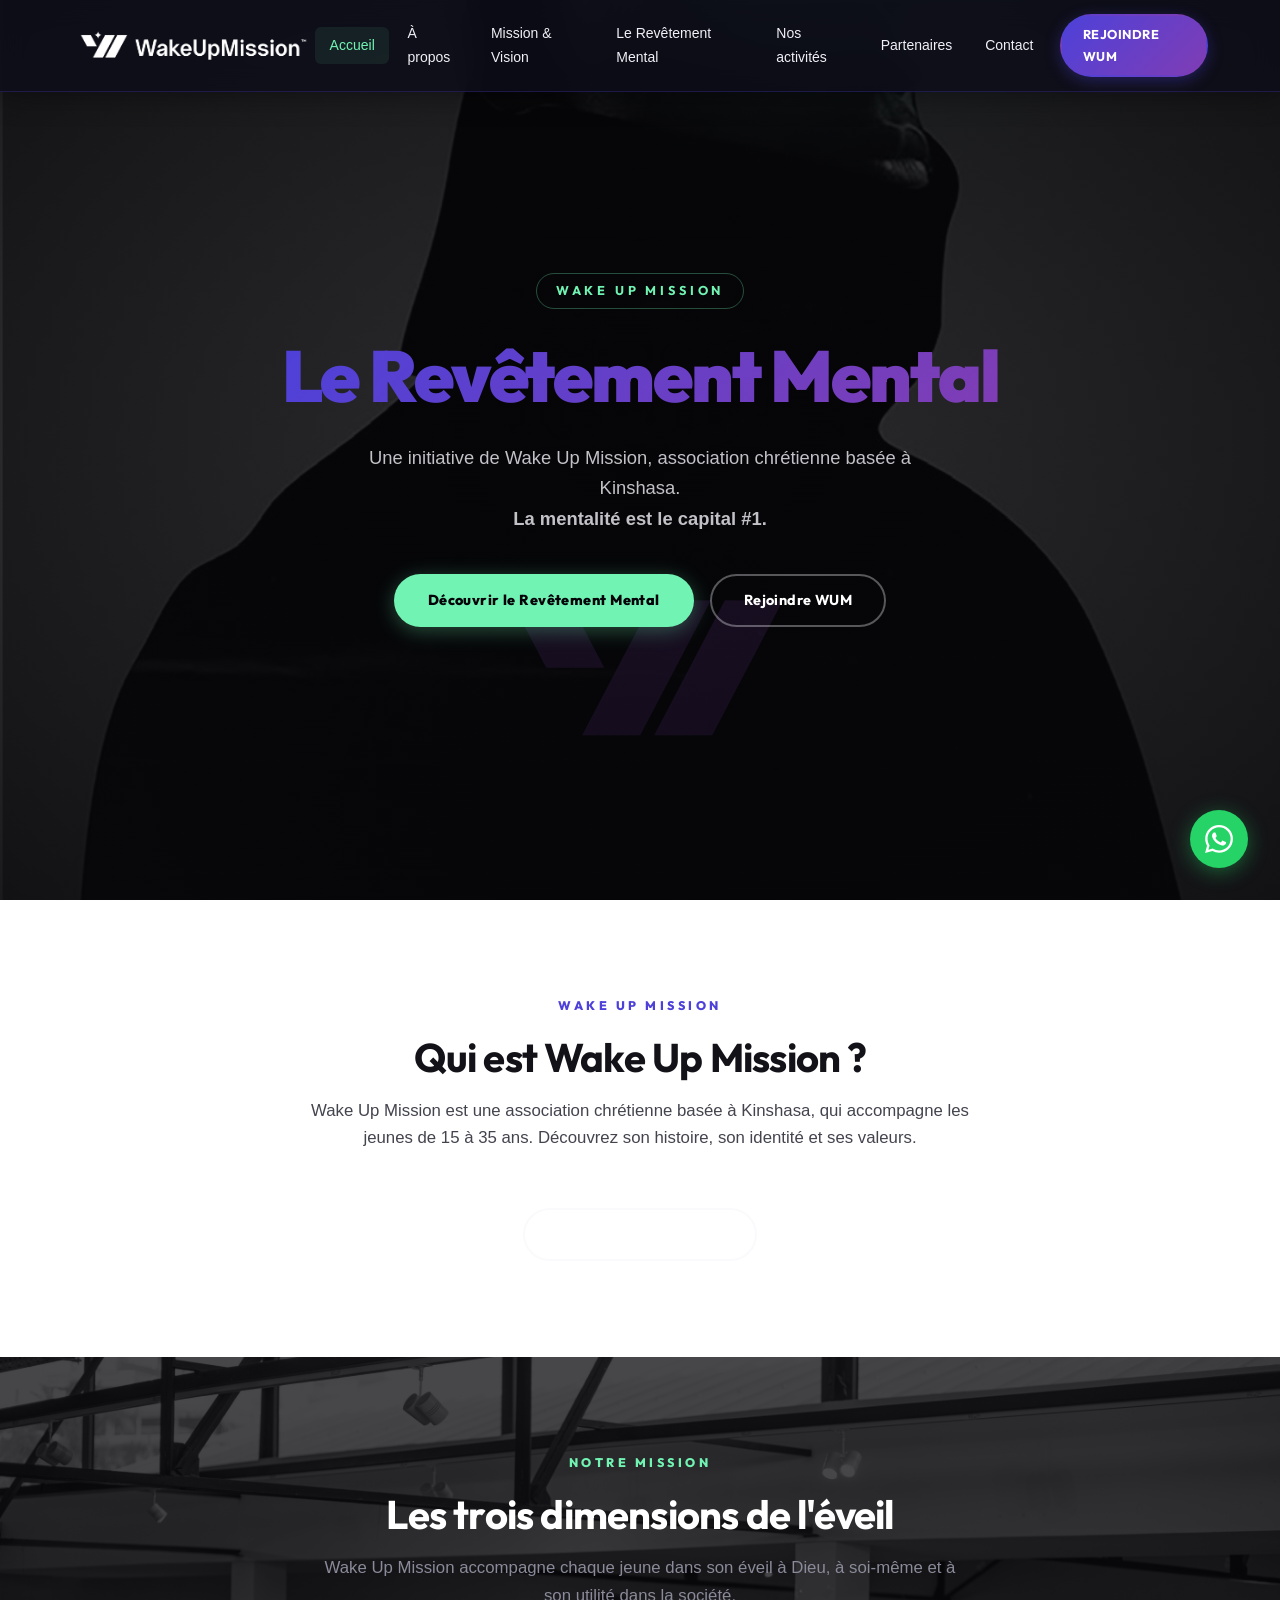
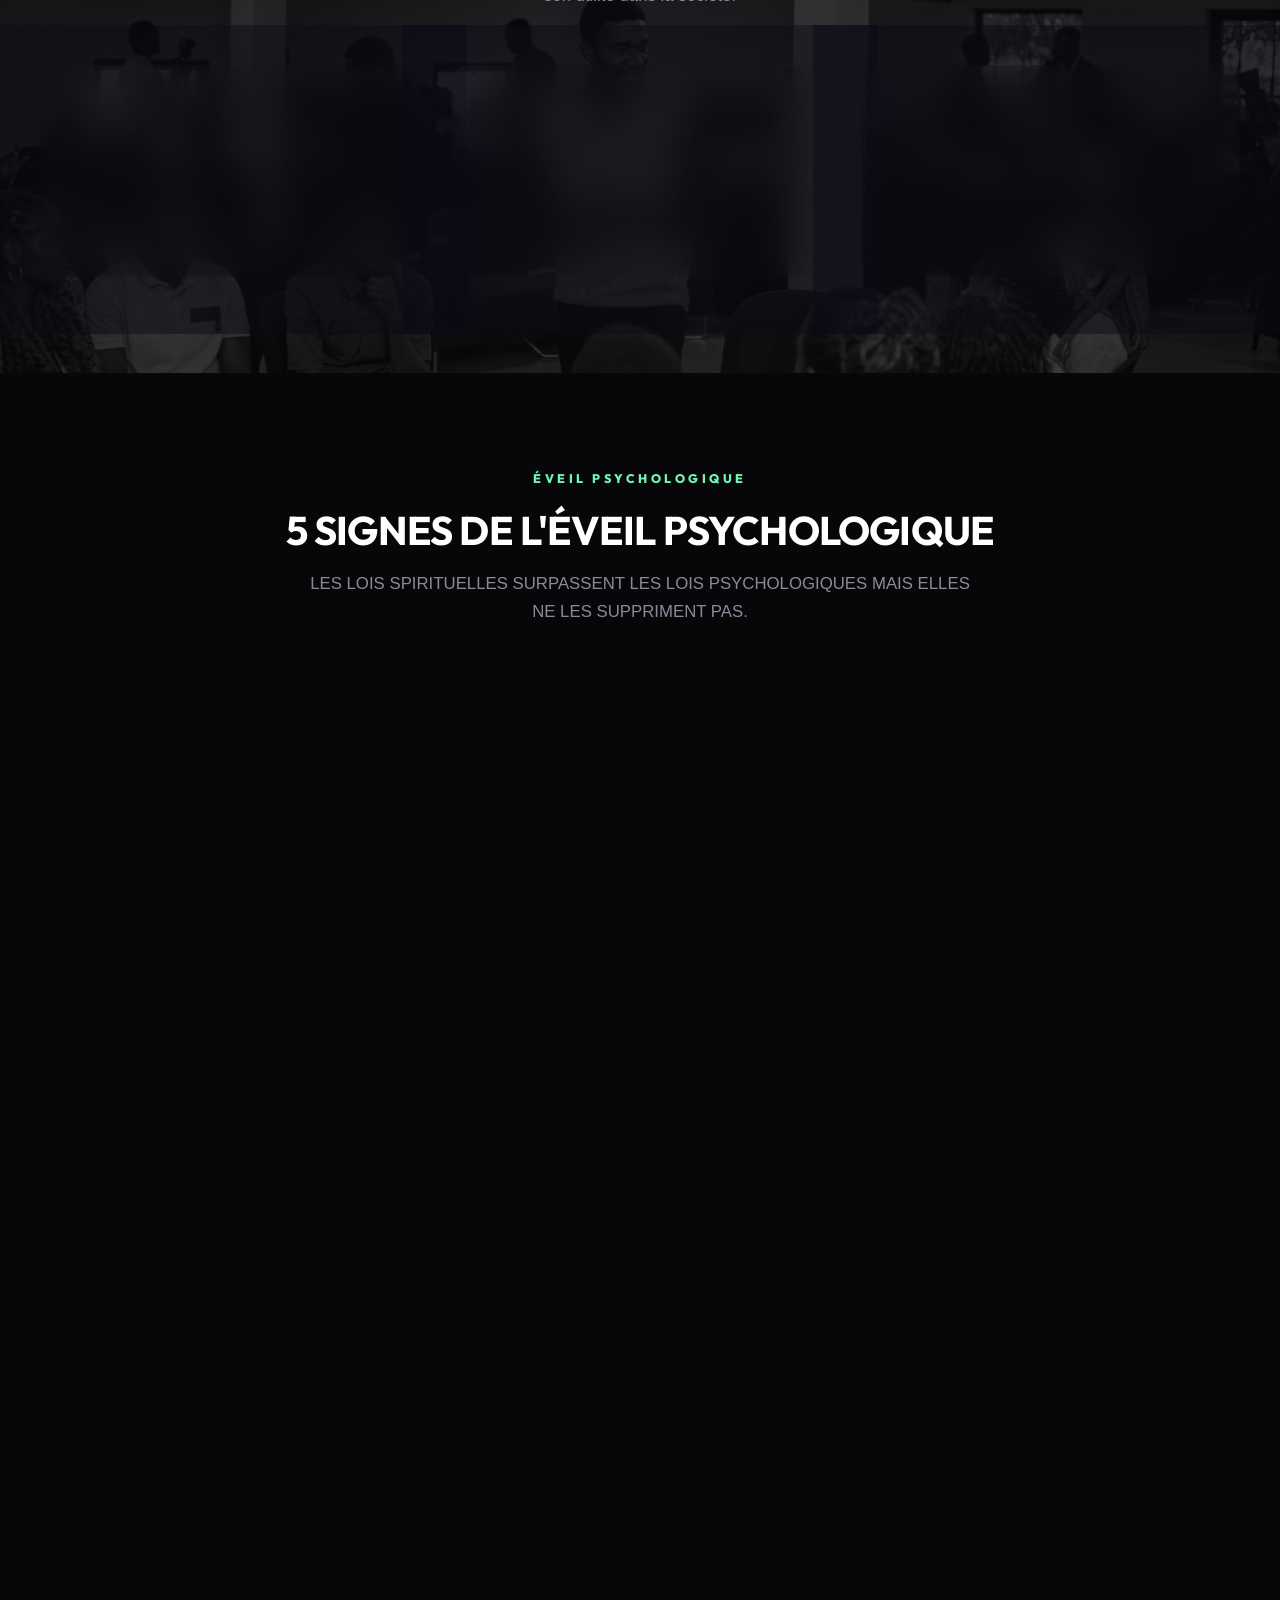
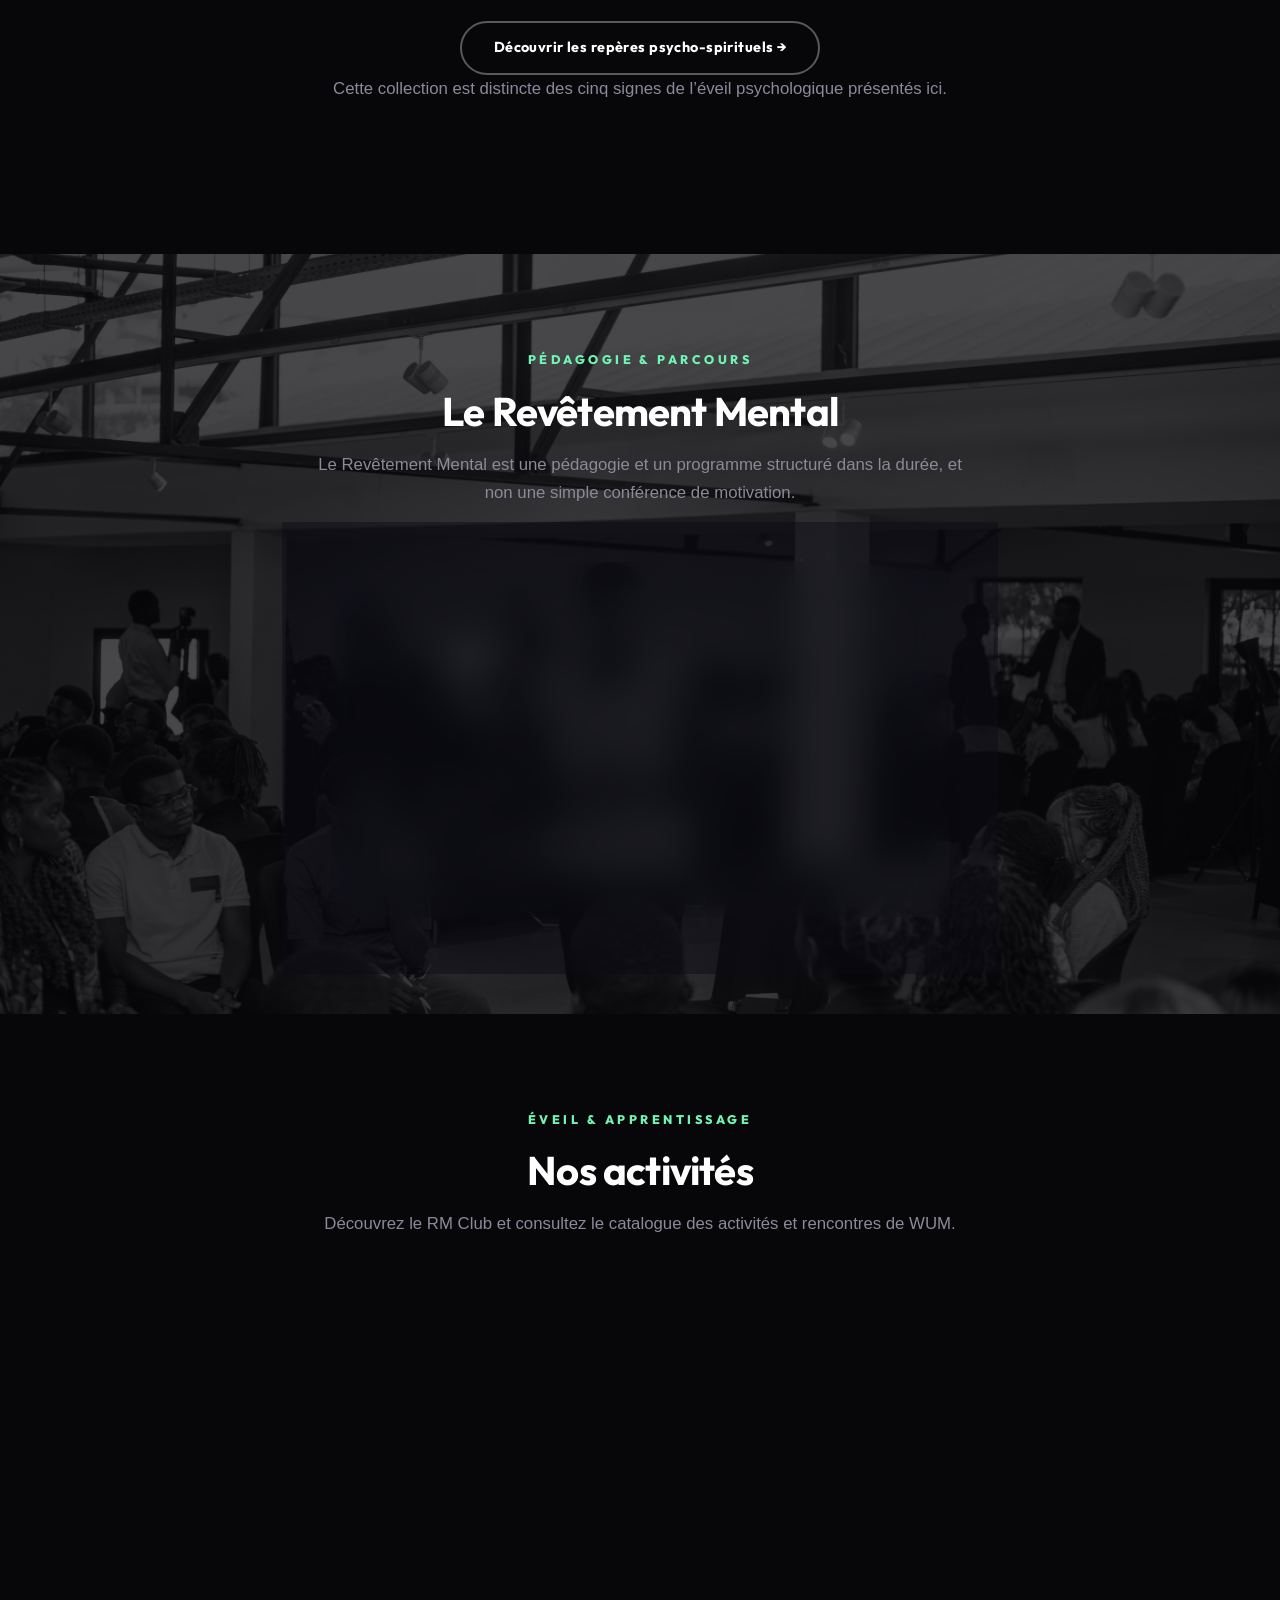
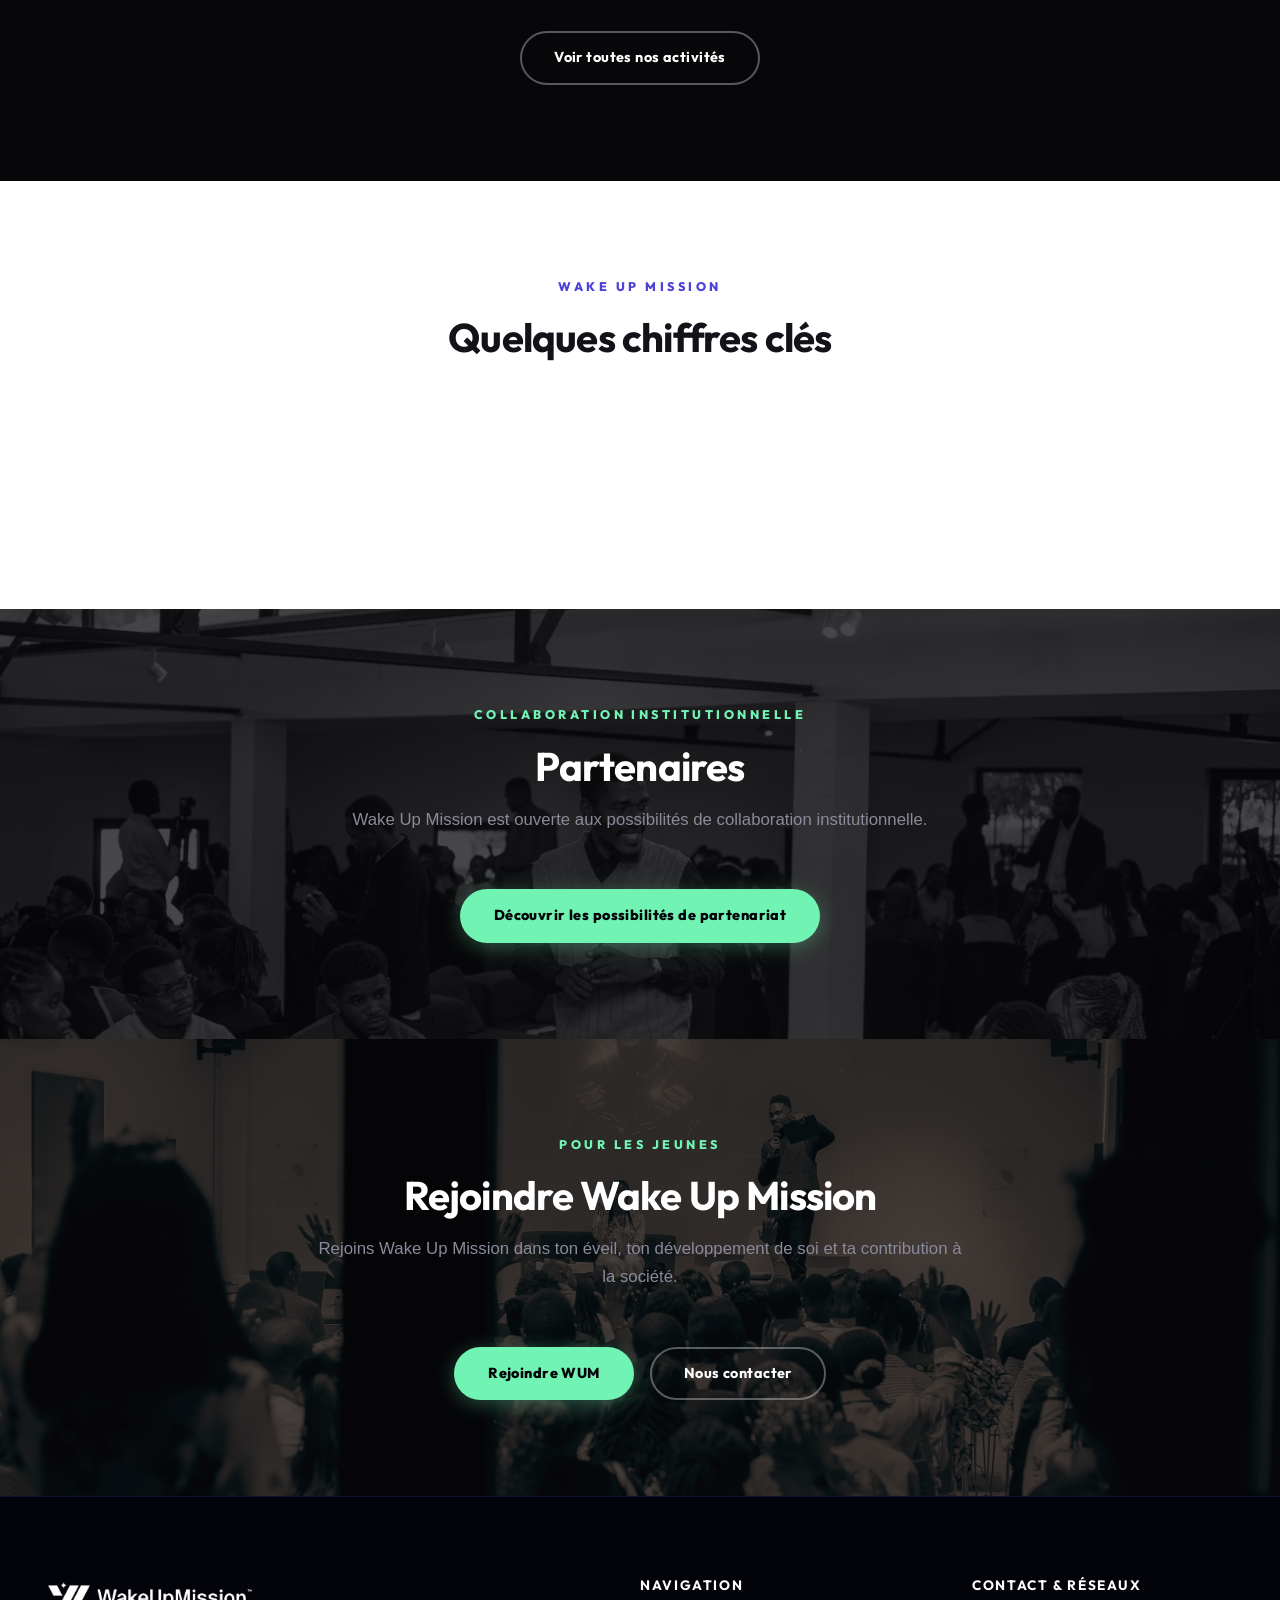
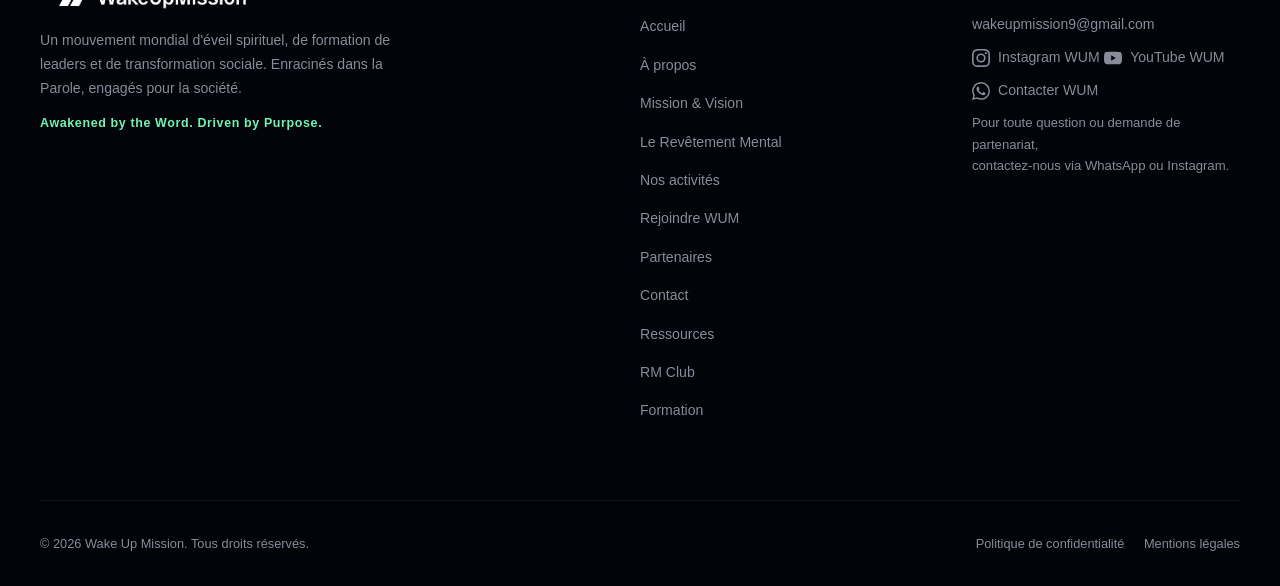
==== commit 87470d87: "Refonte et amélioration du site Wake Up Mission" ====
--- a/index.html
+++ b/index.html
@@ -7,14 +7,17 @@
     =========================================================================
     
     SECTIONS DE LA PAGE :
-      1. <head>     : SEO, meta-données, polices, feuilles de style
-      2. <header>   : Barre de navigation fixe (UNE SEULE nav, plus de doublon)
-      3. .banniere-rm5 : Annonce RM5 persistante
-      4. #hero      : Bannière de plein écran avec vidéo d'ambiance
-      5. #signes    : Les 5 Signes du Wake Up (section centrale identitaire)
-      6. #mission   : Résumé de la mission et des activités
-      7. #instagram : Encart réseaux sociaux / communauté
-      8. <footer>   : Pied de page avec liens et contact
+      1. <head>              : SEO, meta-données et ressources partagées
+      2. <header>            : Navigation principale
+      3. #hero               : Présentation du Revêtement Mental
+      4. #a-propos           : Présentation de Wake Up Mission
+      5. #dimensions-eveil   : Mission et dimensions de l'éveil
+      6. #signes             : Signes de l'éveil psychologique
+      7. #revetement-mental-accueil : Présentation du Revêtement Mental
+      8. #activites-accueil  : Activités mises en avant
+      9. #chiffres-cles      : Repères fournis
+     10. #partenaires-accueil et #rejoindre-cta
+     11. <footer>            : Liens et contact
       
     POUR MODIFIER UN TEXTE : trouver la section correspondante ci-dessous.
     POUR AJOUTER UNE SECTION : créer un <section> avec la classe .fond-sombre
@@ -28,13 +31,12 @@
   <meta charset="UTF-8" />
   <meta name="viewport" content="width=device-width, initial-scale=1.0" />
   <meta name="description"
-    content="Wake Up Mission (WUM) — Éveil spirituel, formation de leaders et transformation sociale. Rejoignez une communauté mondiale d'âmes réveillées. Awakened by the Word. Driven by Purpose." />
+    content="Le Revêtement Mental, initiative de Wake Up Mission, association chrétienne basée à Kinshasa. La mentalité est le capital #1." />
   <meta name="keywords"
-    content="Wake Up Mission, WUM, WUM Holding, réveil spirituel, formation leadership, RM5, Revêtement Mental, Ronde de Veille, communauté chrétienne" />
+    content="Wake Up Mission, WUM, WUM Holding, éveil spirituel, formation leadership, RM5, Revêtement Mental, Ronde de Veille, communauté chrétienne" />
   <meta name="author" content="Wake Up Mission" />
-  <meta property="og:title" content="Wake Up Mission | Awakened by the Word. Driven by Purpose." />
-  <meta property="og:description"
-    content="Portail officiel de WUM — Éveil spirituel, formation de leaders, et activation sociale." />
+  <meta property="og:title" content="Le Revêtement Mental | Wake Up Mission" />
+  <meta property="og:description" content="La mentalité est le capital #1." />
   <meta property="og:type" content="website" />
 
   <!-- Favicon -->
@@ -47,7 +49,7 @@
   <!-- Feuille de style principale -->
   <link rel="stylesheet" href="css/style.css" />
 
-  <title>Wake Up Mission — Awakened by the Word. Driven by Purpose.</title>
+  <title>Le Revêtement Mental — Wake Up Mission</title>
 </head>
 <body>
 
@@ -71,12 +73,13 @@
       <!-- NOTE : Cette nav est masquée sur mobile et remplacée par le menu hamburger -->
       <nav class="nav-bureau" aria-label="Navigation principale">
         <a href="index.html" class="nav-lien actif">Accueil</a>
-        <a href="vision.html" class="nav-lien">Vision</a>
-        <a href="mission.html" class="nav-lien">Notre Mission</a>
-        <a href="activites.html" class="nav-lien">Activités</a>
-        <a href="formations.html" class="nav-lien">Formation</a>
-        <a href="ressources.html" class="nav-lien">Ressources</a>
-        <a href="#" class="btn-nav-cta lien-adhesion" id="btn-rejoindre-nav">Rejoindre WUM</a>
+        <a href="a-propos.html" class="nav-lien">À propos</a>
+        <a href="mission.html" class="nav-lien">Mission &amp; Vision</a>
+        <a href="revetement-mental.html" class="nav-lien">Le Revêtement Mental</a>
+        <a href="activites.html" class="nav-lien">Nos activités</a>
+        <a href="partenaires.html" class="nav-lien">Partenaires</a>
+        <a href="contact.html" class="nav-lien">Contact</a>
+        <a href="rejoindre.html" class="btn-nav-cta" id="btn-rejoindre-nav">Rejoindre WUM</a>
       </nav>
 
       <!-- Bouton hamburger (visible uniquement en mobile) -->
@@ -92,27 +95,16 @@
   <div class="overlay-mobile" id="overlay-mobile"></div>
   <nav class="menu-mobile" id="menu-mobile" aria-label="Navigation mobile">
     <a href="index.html" class="nav-lien actif">Accueil</a>
-    <a href="vision.html" class="nav-lien">Vision</a>
-    <a href="mission.html" class="nav-lien">Notre Mission</a>
-    <a href="activites.html" class="nav-lien">Activités</a>
-    <a href="formations.html" class="nav-lien">Formation</a>
-    <a href="ressources.html" class="nav-lien">Ressources</a>
-    <a href="#" class="btn-nav-cta lien-adhesion">Rejoindre WUM</a>
+    <a href="a-propos.html" class="nav-lien">À propos</a>
+    <a href="mission.html" class="nav-lien">Mission &amp; Vision</a>
+    <a href="revetement-mental.html" class="nav-lien">Le Revêtement Mental</a>
+    <a href="activites.html" class="nav-lien">Nos activités</a>
+    <a href="partenaires.html" class="nav-lien">Partenaires</a>
+    <a href="contact.html" class="nav-lien">Contact</a>
+    <a href="rejoindre.html" class="btn-nav-cta">Rejoindre WUM</a>
   </nav>
 
-
-  <!-- ===========================
-       BANNIÈRE D'ANNONCE RM5
-       Annonce de l'événement Revêtement Mental 5 (RM5).
-       
-       POUR MODIFIER : changer le texte et l'href du lien "Inscris-toi maintenant"
-       POUR DÉSACTIVER : supprimer ce bloc <div class="banniere-rm5">
-       =========================== -->
-  <div class="banniere-rm5" role="banner" aria-label="Annonce événement RM5">
-    <strong>Le RM5 arrive bientôt !</strong> Les inscriptions sont ouvertes !
-    <a href="#" class="lien-rm5" id="btn-banniere-rm5">Inscris-toi dès maintenant →</a>
-  </div>
-
+  <main id="contenu-principal">
 
   <!-- ===========================
        SECTION HERO — BANNIÈRE PRINCIPALE
@@ -144,29 +136,68 @@
     <div class="hero-contenu">
 
       <!-- Tag de catégorie (label) -->
-      <span class="hero-tagline">Awakened by the Word. Driven by Purpose.</span>
+      <span class="hero-tagline">Wake Up Mission</span>
 
       <!-- H1 principal de la page (SEO critique — un seul H1 par page) -->
       <h1 class="hero-titre">
-        Le Réveil <span class="accent">Commence Ici</span>
+        <span class="accent">Le Revêtement Mental</span>
       </h1>
 
       <!-- Sous-titre de description -->
       <p class="hero-sous-titre">
-        Wake Up Mission est une structure engagée dans le réveil psycho-spirituel.<br>
-        C’est un phénomène qui touche tous les domaines de la vie.<br>
-        Un voyage d’expérience d’éveil spirituel et psychologique pour vivre la régénération et la guérison, afin d’entrer dans une ère nouvelle de découverte de soi et du monde en suivant les pas du Christ Jésus.<br><br>
-        <strong>Ésaïe 60:1-3 — Jean 8:12 — Romains 13:11-14</strong>
+        Une initiative de Wake Up Mission, association chrétienne basée à Kinshasa.
+        <br><strong>La mentalité est le capital #1.</strong>
       </p>
 
       <!-- Appels à l'action principaux -->
       <div class="hero-actions">
 
-        <a href="vision.html" class="btn btn-secondaire" id="btn-hero-decouvrir">
-          Découvrir notre vision →
+        <a href="revetement-mental.html" class="btn btn-aqua" id="btn-hero-decouvrir">
+          Découvrir le Revêtement Mental
         </a>
-      </div>
-
+        <a href="rejoindre.html" class="btn btn-secondaire">
+          Rejoindre WUM
+        </a>
+      </div>
+
+    </div>
+  </section>
+
+  <section id="a-propos" class="fond-clair" aria-labelledby="titre-a-propos">
+    <div class="section-conteneur">
+      <span class="section-label">Wake Up Mission</span>
+      <h2 class="section-titre" id="titre-a-propos">Qui est Wake Up Mission ?</h2>
+      <p class="section-intro">
+        Wake Up Mission est une association chrétienne basée à Kinshasa, qui accompagne les jeunes
+        de 15 à 35 ans. Découvrez son histoire, son identité et ses valeurs.
+      </p>
+      <div style="text-align:center;">
+        <a href="a-propos.html" class="btn btn-secondaire">En savoir plus sur WUM</a>
+      </div>
+    </div>
+  </section>
+
+  <section id="dimensions-eveil" class="fond-sombre-2" aria-labelledby="titre-dimensions-eveil">
+    <div class="section-conteneur">
+      <span class="section-label">Notre mission</span>
+      <h2 class="section-titre" id="titre-dimensions-eveil">Les trois dimensions de l'éveil</h2>
+      <p class="section-intro">
+        Wake Up Mission accompagne chaque jeune dans son éveil à Dieu, à soi-même et à son utilité dans la société.
+      </p>
+      <div class="grille-3">
+        <article class="carte">
+          <div class="carte-icone" aria-hidden="true">01</div>
+          <h3>S'éveiller à Dieu</h3>
+        </article>
+        <article class="carte">
+          <div class="carte-icone" aria-hidden="true">02</div>
+          <h3>S'éveiller à soi-même</h3>
+        </article>
+        <article class="carte">
+          <div class="carte-icone" aria-hidden="true">03</div>
+          <h3>S'éveiller à son utilité dans la société</h3>
+        </article>
+      </div>
     </div>
   </section>
 
@@ -174,7 +205,7 @@
   <!-- ===========================
        SECTION : LES 5 SIGNES DU WAKE UP
        Section centrale identitaire de WUM.
-       Présente les 5 signes qui caractérisent une âme en état de réveil.
+      Présente les 5 signes de l'éveil psychologique.
        
        SOURCE CONTENU : Document PDF "How it Work - WUM 2024"
        
@@ -185,7 +216,7 @@
   <section id="signes" class="fond-sombre" aria-labelledby="titre-signes">
     <div class="section-conteneur">
 
-      <span class="section-label">Identité du Réveil</span>
+      <span class="section-label">Éveil psychologique</span>
       <h2 class="section-titre" id="titre-signes">
         5 SIGNES DE L'ÉVEIL PSYCHOLOGIQUE
       </h2>
@@ -198,7 +229,7 @@
 
         <div class="signe-carte-photo">
           <div class="signe-carte-photo-visuel">
-            <img src="Image\Authenticité .png" alt="" class="signe-carte-photo-img" loading="lazy" />
+            <img src="Image/Authenticité .png" alt="" class="signe-carte-photo-img" loading="lazy" />
             <div class="signe-carte-photo-overlay"></div>
           </div>
           <div class="signe-carte-photo-contenu">
@@ -214,7 +245,7 @@
 
         <div class="signe-carte-photo">
           <div class="signe-carte-photo-visuel">
-            <img src="Image\SYSTÈME DE PENSÉ.png" alt="" class="signe-carte-photo-img" loading="lazy" />
+            <img src="Image/SYSTÈME DE PENSÉ.png" alt="" class="signe-carte-photo-img" loading="lazy" />
             <div class="signe-carte-photo-overlay"></div>
           </div>
           <div class="signe-carte-photo-contenu">
@@ -231,7 +262,7 @@
 
         <div class="signe-carte-photo">
           <div class="signe-carte-photo-visuel">
-            <img src="Image\Les_RElations.png" alt="" class="signe-carte-photo-img" loading="lazy" />
+            <img src="Image/Les_RElations.png" alt="" class="signe-carte-photo-img" loading="lazy" />
             <div class="signe-carte-photo-overlay"></div>
           </div>
           <div class="signe-carte-photo-contenu">
@@ -247,7 +278,7 @@
 
         <div class="signe-carte-photo">
           <div class="signe-carte-photo-visuel">
-            <img src="Image\L'ALCHIMIE.png" alt="" class="signe-carte-photo-img" loading="lazy" />
+            <img src="Image/L'ALCHIMIE.png" alt="" class="signe-carte-photo-img" loading="lazy" />
             <div class="signe-carte-photo-overlay"></div>
           </div>
           <div class="signe-carte-photo-contenu">
@@ -263,7 +294,7 @@
 
         <div class="signe-carte-photo">
           <div class="signe-carte-photo-visuel">
-            <img src="Image\LA_MAÎTRISE_DE_SOI.png" alt="" class="signe-carte-photo-img" loading="lazy" />
+            <img src="Image/LA_MAÎTRISE_DE_SOI.png" alt="" class="signe-carte-photo-img" loading="lazy" />
             <div class="signe-carte-photo-overlay"></div>
           </div>
           <div class="signe-carte-photo-contenu">
@@ -282,163 +313,76 @@
       <!-- Lien vers la page ressources pour en savoir plus -->
       <div style="text-align:center; margin-top: 3rem;">
         <a href="ressources.html#les-20-signes" class="btn btn-secondaire" id="btn-voir-tous-signes">
-          Voir les 20 signes du réveil →
+          Découvrir les repères psycho-spirituels →
         </a>
-      </div>
-
-    </div>
-  </section>
-
-
-  <!-- ===========================
-       SECTION : NOS PROGRAMMES
-       Aperçu des programmes et activités de WUM.
+        <p class="section-intro">Cette collection est distincte des cinq signes de l’éveil psychologique présentés ici.</p>
+      </div>
+
+    </div>
+  </section>
+
+
+  <!-- ===========================
+      SECTION : LE REVÊTEMENT MENTAL
+      Présentation de la pédagogie et du programme signature de WUM.
        
-       POUR AJOUTER UN PROGRAMME : dupliquer un bloc .carte ci-dessous.
-       POUR MODIFIER : changer le titre, l'icône et la description de chaque carte.
-       =========================== -->
-  <section id="programmes" class="fond-sombre-2" aria-labelledby="titre-programmes">
+      Cette section renvoie vers la page dédiée au Revêtement Mental.
+       =========================== -->
+  <section id="revetement-mental-accueil" class="fond-sombre-2" aria-labelledby="titre-revetement-mental-accueil">
     <div class="section-conteneur">
 
-      <span class="section-label">Écosystème WUM</span>
-      <h2 class="section-titre" id="titre-programmes">Nos Programmes</h2>
-      <p class="section-intro">
-        Un écosystème complet de ressources pour accompagner chaque étape
-        du voyage de l'éveil, de la révélation à l'action sociale.
-      </p>
-
-      <div class="grille-3">
+      <span class="section-label">Pédagogie &amp; parcours</span>
+      <h2 class="section-titre" id="titre-revetement-mental-accueil">Le Revêtement Mental</h2>
+      <p class="section-intro">
+        Le Revêtement Mental est une pédagogie et un programme structuré dans la durée,
+        et non une simple conférence de motivation.
+      </p>
+
+      <div class="grille-2" style="max-width:620px; margin:0 auto;">
 
         <!-- Programme 1 : Revêtement Mental -->
         <div class="carte carte-avec-visuel">
           <div class="carte-visuel">
-            <img src="Image\RM5_NEW.jpg" alt="Revêtement Mental" class="carte-visuel-img" loading="lazy" />
+            <img src="Image/RM5_NEW.jpg" alt="Revêtement Mental" class="carte-visuel-img" loading="lazy" />
           </div>
           <div class="carte-corps">
             <h3>Revêtement Mental</h3>
             <p>
-              Notre conférence phare de transformation du cadre mental et spirituel.
-              La 5ème édition (<strong>RM5</strong>) arrive très bientôt !
+              Une initiative de Wake Up Mission et son concept signature.
             </p>
             <br/>
-            <a href="#" class="btn btn-primaire lien-rm5" style="font-size:0.82rem; padding: 0.6rem 1.4rem;" id="btn-rm5-programme">
-              S'inscrire à RM5 →
+            <a href="revetement-mental.html" class="btn btn-primaire" style="font-size:0.82rem; padding: 0.6rem 1.4rem;" id="btn-rm-programme">
+              Découvrir le Revêtement Mental →
             </a>
           </div>
         </div>
 
-        <!-- Programme 2 : Awakening Experience Service -->
-        <div class="carte carte-avec-visuel">
+      </div><!-- fin aperçu RM -->
+    </div>
+  </section>
+
+  <section id="activites-accueil" class="fond-sombre" aria-labelledby="titre-activites-accueil">
+    <div class="section-conteneur">
+      <span class="section-label">Éveil &amp; apprentissage</span>
+      <h2 class="section-titre" id="titre-activites-accueil">Nos activités</h2>
+      <p class="section-intro">
+        Découvrez le RM Club et consultez le catalogue des activités et rencontres de WUM.
+      </p>
+      <div class="grille-2">
+        <article class="carte carte-avec-visuel">
           <div class="carte-visuel">
-            <img src="Image/AES.png" alt="Awakening Experience Service" class="carte-visuel-img" loading="lazy" />
-          </div>
-          <div class="carte-corps">
-            <h3>Awakening Experience Service</h3>
-            <p>
-              Des temps de culte immersifs et de formation pour vivre une expérience
-              profonde de la présence de Dieu en communauté.
-            </p>
-            <br/>
-            <a href="activites.html#aes" class="btn btn-contour-violet" style="font-size:0.82rem; padding: 0.6rem 1.4rem;" id="btn-aes">
-              En savoir plus
-            </a>
-          </div>
-        </div>
-
-        <!-- Programme 3 : Ronde de Veille -->
-        <div class="carte carte-avec-visuel">
-          <div class="carte-visuel">
-            <img src="Image/Ronde.png" alt="Ronde de Veille" class="carte-visuel-img" loading="lazy" />
-          </div>
-          <div class="carte-corps">
-            <h3>Ronde de Veille</h3>
-            <p>
-              Un programme de prière intercessive et de formation à la vie
-              de veille spirituelle pour les personnes pleinement engagées.
-            </p>
-            <br/>
-            <a href="activites.html#rdv" class="btn btn-contour-violet" style="font-size:0.82rem; padding: 0.6rem 1.4rem;" id="btn-rdv">
-              Rejoindre la Ronde
-            </a>
-          </div>
-        </div>
-
-        <!-- Programme 4 : RM Le Podcast -->
-        <div class="carte carte-avec-visuel">
-          <div class="carte-visuel">
-            <img src="Image/RM_Podcast.png" alt="RM Le Podcast" class="carte-visuel-img" loading="lazy" />
-          </div>
-          <div class="carte-corps">
-            <h3>RM Le Podcast</h3>
-            <p>
-              Enseignements audio hebdomadaires pour nourrir votre vie spirituelle
-              et votre développement personnel en tant que leader.
-            </p>
-            <br/>
-            <a href="ressources.html#podcast" class="btn btn-contour-violet" style="font-size:0.82rem; padding: 0.6rem 1.4rem;" id="btn-podcast">
-              Écouter le podcast
-            </a>
-          </div>
-        </div>
-
-        <!-- Programme 5 : Full Prayer Service -->
-        <div class="carte carte-avec-visuel">
-          <div class="carte-visuel">
-            <img src="Image/FPS.png" alt="Full Prayer Service" class="carte-visuel-img" loading="lazy" />
-          </div>
-          <div class="carte-corps">
-            <h3>Full Prayer Service</h3>
-            <p>
-              Des sessions de prière intenses pour l'intercession et la
-              transformation des nations, avec une communauté mondiale.
-            </p>
-            <br/>
-            <a href="activites.html#fps" class="btn btn-contour-violet" style="font-size:0.82rem; padding: 0.6rem 1.4rem;" id="btn-fps">
-              Participer
-            </a>
-          </div>
-        </div>
-
-        <!-- Programme 6 : Revival Day Retreat -->
-        <div class="carte carte-avec-visuel">
-          <div class="carte-visuel">
-            <img src="Image/WUM_ID_3.png" alt="Revival Day Retreat" class="carte-visuel-img" loading="lazy" />
-          </div>
-          <div class="carte-corps">
-            <h3>Revival Day Retreat</h3>
-            <p>
-              Des retraites de transformation profonde dans un cadre de
-              dépouillement total pour rencontrer Dieu autrement.
-            </p>
-            <br/>
-            <a href="activites.html#rdr" class="btn btn-contour-violet" style="font-size:0.82rem; padding: 0.6rem 1.4rem;" id="btn-rdr">
-              Voir les retraites
-            </a>
-          </div>
-        </div>
-
-        <!-- Programme 7 : RM Club -->
-        <div class="carte carte-avec-visuel">
-          <div class="carte-visuel">
-            <img src="Image\RM_Club_Artwork.jpg" alt="RM Club" class="carte-visuel-img" loading="lazy" />
+            <img src="Image/RM_Club_Artwork.jpg" alt="Visuel du Club d'apprentissage" class="carte-visuel-img" loading="lazy" />
           </div>
           <div class="carte-corps">
             <h3>RM Club</h3>
-            <p>
-              La communauté vivante des membres engagés. Des Cercles de Croissance hebdomadaires pour partager, prier et grandir ensemble selon la vision de WUM.
-            </p>
-            <div style="margin-top: 0.75rem; display: flex; gap: 0.5rem; flex-wrap: wrap;">
-              <span style="display:inline-block; padding:0.35rem 0.7rem; border-radius:999px; background:rgba(77,65,217,0.12); color:#4D41D9; font-size:0.72rem; font-weight:700;">Hebdomadaire</span>
-              <span style="display:inline-block; padding:0.35rem 0.7rem; border-radius:999px; background:rgba(128,61,180,0.12); color:#803DB4; font-size:0.72rem; font-weight:700;">Présentiel</span>
-            </div>
-            <br/>
-            <a href="RM_Club.html" class="btn btn-contour-violet" style="font-size:0.82rem; padding: 0.6rem 1.4rem;" id="btn-rm-club">
-              En savoir plus
-            </a>
-          </div>
-        </div>
-
-      </div><!-- fin .grille-3 -->
+            <p>Découvrez cet espace communautaire sur sa page dédiée.</p>
+            <a href="RM_Club.html" class="btn btn-secondaire">Découvrir le RM Club</a>
+          </div>
+        </article>
+      </div>
+      <div style="text-align:center;">
+        <a href="activites.html" class="btn btn-secondaire">Voir toutes nos activités</a>
+      </div>
     </div>
   </section>
 
@@ -450,28 +394,35 @@
        POUR METTRE À JOUR : changer les chiffres, la description
        et le handle Instagram ci-dessous.
        =========================== -->
-  <section id="communaute" class="fond-clair" aria-labelledby="titre-communaute">
-
-      </div>
-
-      <!-- Appel à suivre sur Instagram -->
-      <div style="text-align:center; background:linear-gradient(135deg,#4D41D9,#803DB4); padding:2.5rem; border-radius:18px; color:white;">
-        <p style="font-size:0.85rem; letter-spacing:0.15em; text-transform:uppercase; color:rgba(255,255,255,0.7); margin-bottom:0.75rem;">
-          Suivez-nous sur Instagram
-        </p>
-        <h3 style="font-family:'Outfit',sans-serif; font-size:1.8rem; font-weight:900; margin-bottom:0.75rem; color:white;">
-          <span data-instagram-handle>@mywake_up</span>
-        </h3>
-        <p style="font-size:0.95rem; color:rgba(255,255,255,0.85); margin-bottom:1.75rem; max-width:500px; margin-left:auto; margin-right:auto;">
-          "So that every awakened life becomes socially useful for the Kingdom and society."
-        </p>
-        <a href="#"
-           class="btn btn-aqua lien-instagram"
-           id="btn-instagram-communaute">
-          Suivre <span data-instagram-handle>@mywake_up</span> →
-        </a>
-      </div>
-
+  <section id="chiffres-cles" class="fond-clair" aria-labelledby="titre-chiffres-cles">
+    <div class="section-conteneur">
+      <span class="section-label">Wake Up Mission</span>
+      <h2 class="section-titre" id="titre-chiffres-cles">Quelques chiffres clés</h2>
+      <div class="grille-2">
+        <article class="carte">
+          <h3>Plus de 10</h3>
+          <p>Événements organisés sur fonds propres</p>
+        </article>
+        <article class="carte">
+          <h3>Plus de 5 000</h3>
+          <p>Jeunes touchés cumulés</p>
+        </article>
+        <article class="carte">
+          <h3>10 000+</h3>
+          <p>Personnes dans la communauté en ligne</p>
+        </article>
+      </div>
+    </div>
+  </section>
+
+  <section id="partenaires-accueil" class="fond-sombre-2" aria-labelledby="titre-partenaires-accueil">
+    <div class="section-conteneur" style="text-align:center; max-width:800px;">
+      <span class="section-label">Collaboration institutionnelle</span>
+      <h2 class="section-titre" id="titre-partenaires-accueil">Partenaires</h2>
+      <p class="section-intro">
+        Wake Up Mission est ouverte aux possibilités de collaboration institutionnelle.
+      </p>
+      <a href="partenaires.html" class="btn btn-aqua">Découvrir les possibilités de partenariat</a>
     </div>
   </section>
 
@@ -483,24 +434,24 @@
   <section id="rejoindre-cta" class="fond-sombre section-photo" style="background-image: url('Image/IMG_6030.JPG'); background-size: cover; background-position: center;" aria-label="Rejoindre WUM">
     <div class="section-conteneur" style="text-align:center; max-width: 700px;">
 
-      <span class="section-label">Prêt à te réveiller ?</span>
-      <h2 class="section-titre">Rejoins le Mouvement</h2>
-      <p class="section-intro">
-        Que tu sois en phase de découverte, de formation, ou que tu sentes un appel profond
-        à servir, WUM a une place pour toi. L'aventure commence ici.
+      <span class="section-label">Pour les jeunes</span>
+      <h2 class="section-titre">Rejoindre Wake Up Mission</h2>
+      <p class="section-intro">
+        Rejoins Wake Up Mission dans ton éveil, ton développement de soi et ta contribution à la société.
       </p>
 
       <div style="display:flex; gap:1rem; justify-content:center; flex-wrap:wrap;">
-        <a href="#" class="btn btn-aqua lien-adhesion" id="btn-rejoindre-cta">
-          Devenir Membre
+        <a href="rejoindre.html" class="btn btn-aqua" id="btn-rejoindre-cta">
+          Rejoindre WUM
         </a>
-        <a href="mission.html" class="btn btn-secondaire" id="btn-mission-cta">
-          Notre Mission →
+        <a href="contact.html" class="btn btn-secondaire" id="btn-contact-cta">
+          Nous contacter
         </a>
       </div>
 
     </div>
   </section>
+  </main>
 
 
   <!-- ===========================
@@ -529,21 +480,26 @@
         <h4>Navigation</h4>
         <ul>
           <li><a href="index.html">Accueil</a></li>
-          <li><a href="vision.html">Vision</a></li>
-          <li><a href="mission.html">Notre Mission</a></li>
-          <li><a href="activites.html">Activités & Événements</a></li>
+          <li><a href="a-propos.html">À propos</a></li>
+          <li><a href="mission.html">Mission &amp; Vision</a></li>
+          <li><a href="revetement-mental.html">Le Revêtement Mental</a></li>
+          <li><a href="activites.html">Nos activités</a></li>
+          <li><a href="rejoindre.html">Rejoindre WUM</a></li>
+          <li><a href="partenaires.html">Partenaires</a></li>
+          <li><a href="contact.html">Contact</a></li>
+          <li><a href="ressources.html">Ressources</a></li>
+          <li><a href="RM_Club.html">RM Club</a></li>
           <li><a href="formations.html">Formation</a></li>
-          <li><a href="ressources.html">Ressources</a></li>
-          <li><a href="#" class="lien-adhesion">Rejoindre WUM</a></li>
         </ul>
       </div>
 
       <!-- Colonne 3 : Contact et réseaux sociaux -->
       <div class="footer-contact">
         <h4>Contact & Réseaux</h4>
+        <p><a href="mailto:wakeupmission9@gmail.com">wakeupmission9@gmail.com</a></p>
         <p class="icone-reseau">
           <svg viewBox="0 0 24 24" fill="currentColor" aria-hidden="true" style="width:18px;height:18px;"><path d="M12 2.163c3.204 0 3.584.012 4.85.07 3.252.148 4.771 1.691 4.919 4.919.058 1.265.069 1.645.069 4.849 0 3.205-.012 3.584-.069 4.849-.149 3.225-1.664 4.771-4.919 4.919-1.266.058-1.644.07-4.85.07-3.204 0-3.584-.012-4.849-.07-3.26-.149-4.771-1.699-4.919-4.92-.058-1.265-.07-1.644-.07-4.849 0-3.204.013-3.583.07-4.849.149-3.227 1.664-4.771 4.919-4.919 1.266-.057 1.645-.069 4.849-.069zM12 0C8.741 0 8.333.014 7.053.072 2.695.272.273 2.69.073 7.052.014 8.333 0 8.741 0 12c0 3.259.014 3.668.072 4.948.2 4.358 2.618 6.78 6.98 6.98C8.333 23.986 8.741 24 12 24c3.259 0 3.668-.014 4.948-.072 4.354-.2 6.782-2.618 6.979-6.98.059-1.28.073-1.689.073-4.948 0-3.259-.014-3.667-.072-4.947-.196-4.354-2.617-6.78-6.979-6.98C15.668.014 15.259 0 12 0zm0 5.838a6.162 6.162 0 100 12.324 6.162 6.162 0 000-12.324zM12 16a4 4 0 110-8 4 4 0 010 8zm6.406-11.845a1.44 1.44 0 100 2.881 1.44 1.44 0 000-2.881z"/></svg>
-          <a href="#" class="lien-instagram" data-instagram-handle>@mywake_up</a>
+          <a href="https://www.instagram.com/mywake_up" target="_blank" rel="noopener noreferrer">Instagram WUM</a>
         </p>
         <p class="icone-reseau">
           <svg viewBox="0 0 24 24" fill="currentColor" aria-hidden="true" style="width:18px;height:18px;"><path d="M23.498 6.186a3.016 3.016 0 00-2.122-2.136C19.505 3.545 12 3.545 12 3.545s-7.505 0-9.377.505A3.017 3.017 0 00.502 6.186C0 8.07 0 12 0 12s0 3.93.502 5.814a3.016 3.016 0 002.122 2.136c1.871.505 9.376.505 9.376.505s7.505 0 9.377-.505a3.015 3.015 0 002.122-2.136C24 15.93 24 12 24 12s0-3.93-.502-5.814zM9.545 15.568V8.432L15.818 12l-6.273 3.568z"/></svg>
@@ -551,7 +507,7 @@
         </p>
         <p class="icone-reseau">
           <svg viewBox="0 0 24 24" fill="currentColor" aria-hidden="true" style="width:18px;height:18px;"><path d="M17.472 14.382c-.297-.149-1.758-.867-2.03-.967-.273-.099-.471-.148-.67.15-.197.297-.767.966-.94 1.164-.173.199-.347.223-.644.075-.297-.15-1.255-.463-2.39-1.475-.883-.788-1.48-1.761-1.653-2.059-.173-.297-.018-.458.13-.606.134-.133.298-.347.446-.52.149-.174.198-.298.298-.497.099-.198.05-.371-.025-.52-.075-.149-.669-1.612-.916-2.207-.242-.579-.487-.5-.669-.51-.173-.008-.371-.01-.57-.01-.198 0-.52.074-.792.372-.272.297-1.04 1.016-1.04 2.479 0 1.462 1.065 2.875 1.213 3.074.149.198 2.096 3.2 5.077 4.487.709.306 1.262.489 1.694.625.712.227 1.36.195 1.871.118.571-.085 1.758-.719 2.006-1.413.248-.694.248-1.289.173-1.413-.074-.124-.272-.198-.57-.347m-5.421 7.403h-.004a9.87 9.87 0 01-5.031-1.378l-.361-.214-3.741.982.998-3.648-.235-.374a9.86 9.86 0 01-1.51-5.26c.001-5.45 4.436-9.884 9.888-9.884 2.64 0 5.122 1.03 6.988 2.898a9.825 9.825 0 012.893 6.994c-.003 5.45-4.437 9.884-9.885 9.884m8.413-18.297A11.815 11.815 0 0012.05 0C5.495 0 .16 5.335.157 11.892c0 2.096.547 4.142 1.588 5.945L.057 24l6.305-1.654a11.882 11.882 0 005.683 1.448h.005c6.554 0 11.89-5.335 11.893-11.893a11.821 11.821 0 00-3.48-8.413Z"/></svg>
-          <a href="#" class="lien-whatsapp-footer">WhatsApp WUM</a>
+          <a href="https://wa.me/243835620138?text=Bonjour%20Wake%20Up%20Mission" target="_blank" rel="noopener noreferrer">Contacter WUM</a>
         </p>
         <br/>
         <p style="font-size:0.82rem;">
@@ -586,52 +542,6 @@
 
 
   <!-- ===========================
-       MODAL D'ANNONCE RM5
-       Fenêtre modale affichée automatiquement à l'arrivée sur la page.
-       (une seule fois par session grâce au sessionStorage)
-       
-       POUR DÉSACTIVER : mettre AFFICHER_MODAL_RM5 = false dans js/app.js
-       POUR CHANGER L'IMAGE : modifier l'attribut src de .modal-image
-       POUR CHANGER LE LIEN : modifier l'href du bouton "S'inscrire"
-       =========================== -->
-  <div class="modal-overlay" id="modal-rm5" role="dialog" aria-modal="true" aria-labelledby="modal-rm5-titre">
-    <div class="modal-boite" style="position:relative;">
-
-      <!-- Bouton de fermeture en haut à droite -->
-      <button class="btn-fermer-modal" data-fermer-modal aria-label="Fermer la fenêtre">✕</button>
-
-      <!-- Visuel RM5 dans la modal -->
-      <div class="modal-rm5-visuel">
-        <img src="Image/RM5_NEW.jpg" alt="Revêtement Mental 5" loading="lazy" />
-      </div>
-
-      <!-- Contenu de la modal -->
-      <div class="modal-contenu">
-        <span class="modal-label">Annonce Officielle</span>
-        <h3 class="modal-titre" id="modal-rm5-titre">RM5 arrive bientôt !</h3>
-        <p class="modal-texte">
-          La 5ème édition du <strong>Revêtement Mental</strong> est en préparation.
-          Les inscriptions sont maintenant ouvertes. Rejoignez des centaines d'âmes
-          pour une expérience de transformation et d'éveil sans précédent.
-          Ne manquez pas ce rendez-vous historique !
-        </p>
-
-        <!-- Actions de la modal -->
-        <div class="modal-actions">
-          <a href="#" class="btn btn-primaire lien-rm5" id="btn-modal-inscrire-rm5">
-            S'inscrire à RM5
-          </a>
-          <button class="btn btn-secondaire" data-fermer-modal id="btn-modal-fermer">
-            Plus tard
-          </button>
-        </div>
-      </div>
-
-    </div>
-  </div>
-
-
-  <!-- ===========================
        SCRIPTS JAVASCRIPT
        Charger en bas de page pour des performances optimales.
        Ordre important : app.js en dernier car il utilise les autres modules.
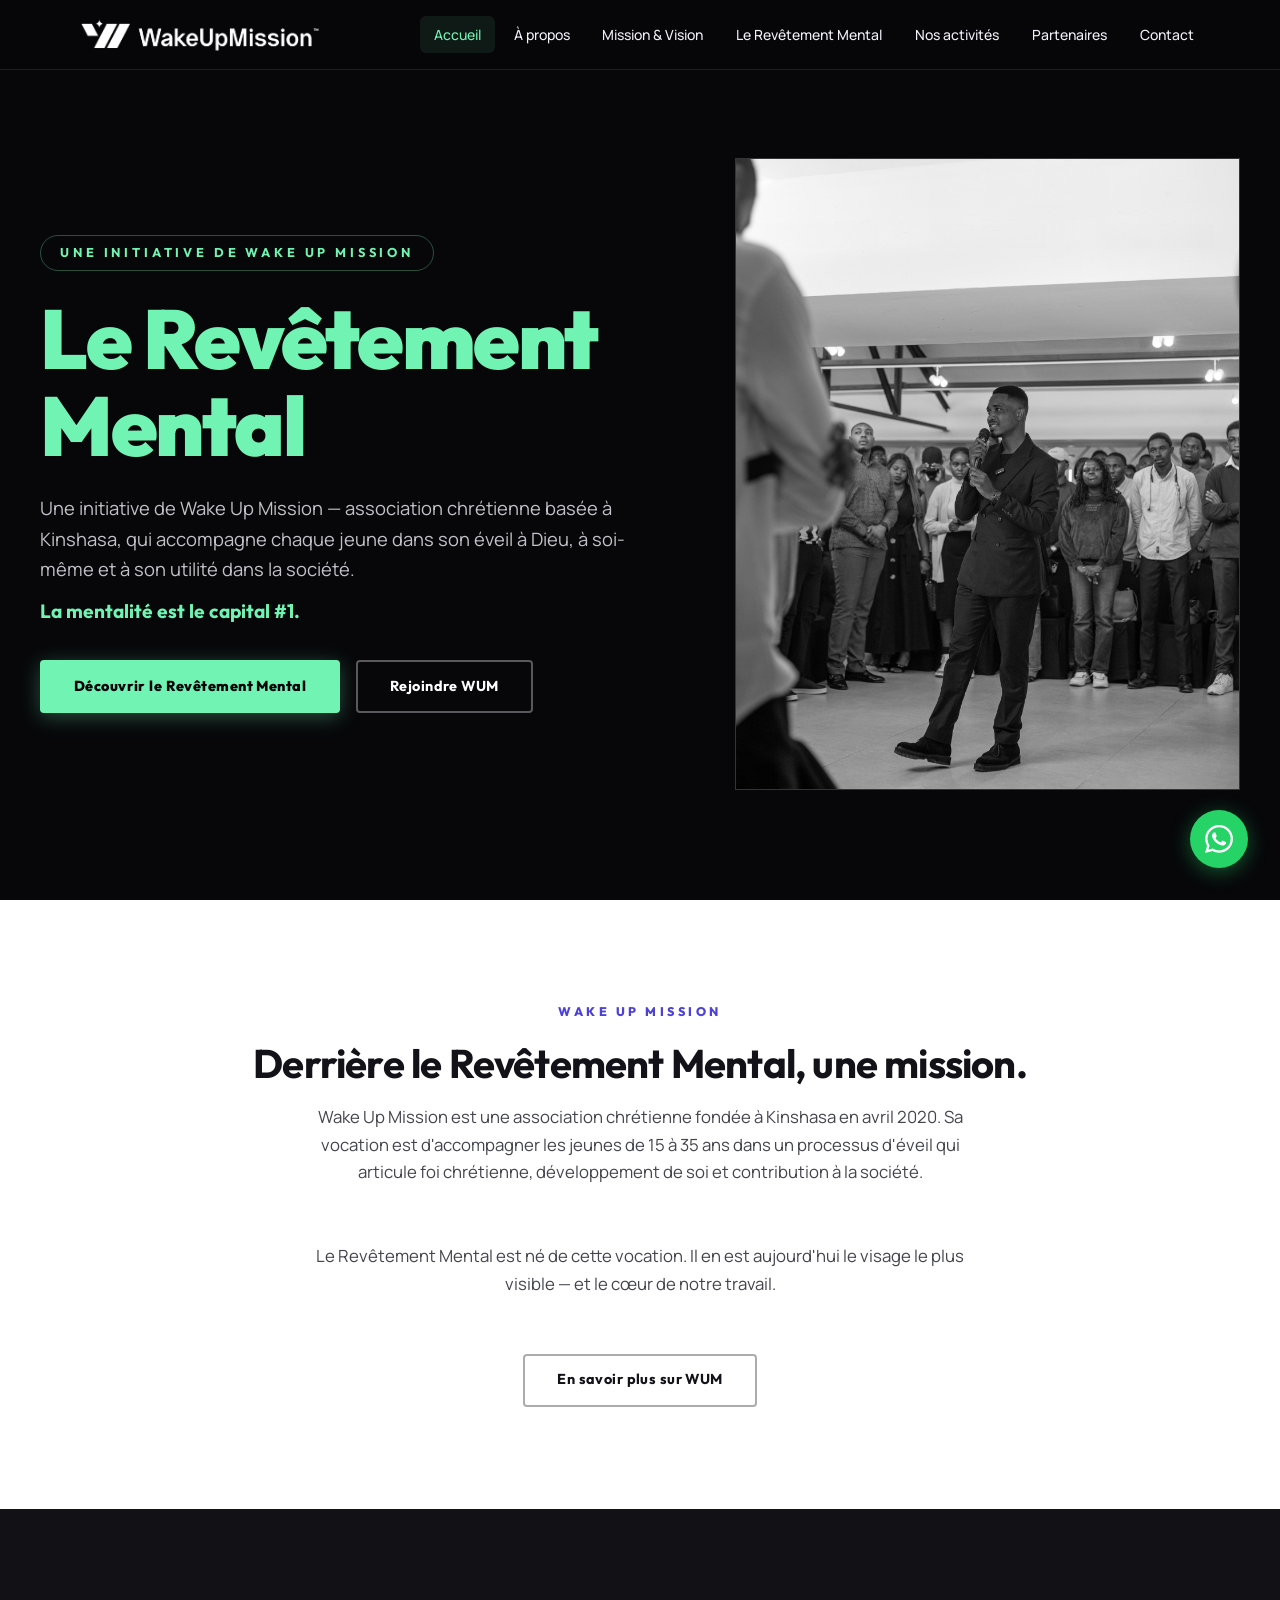
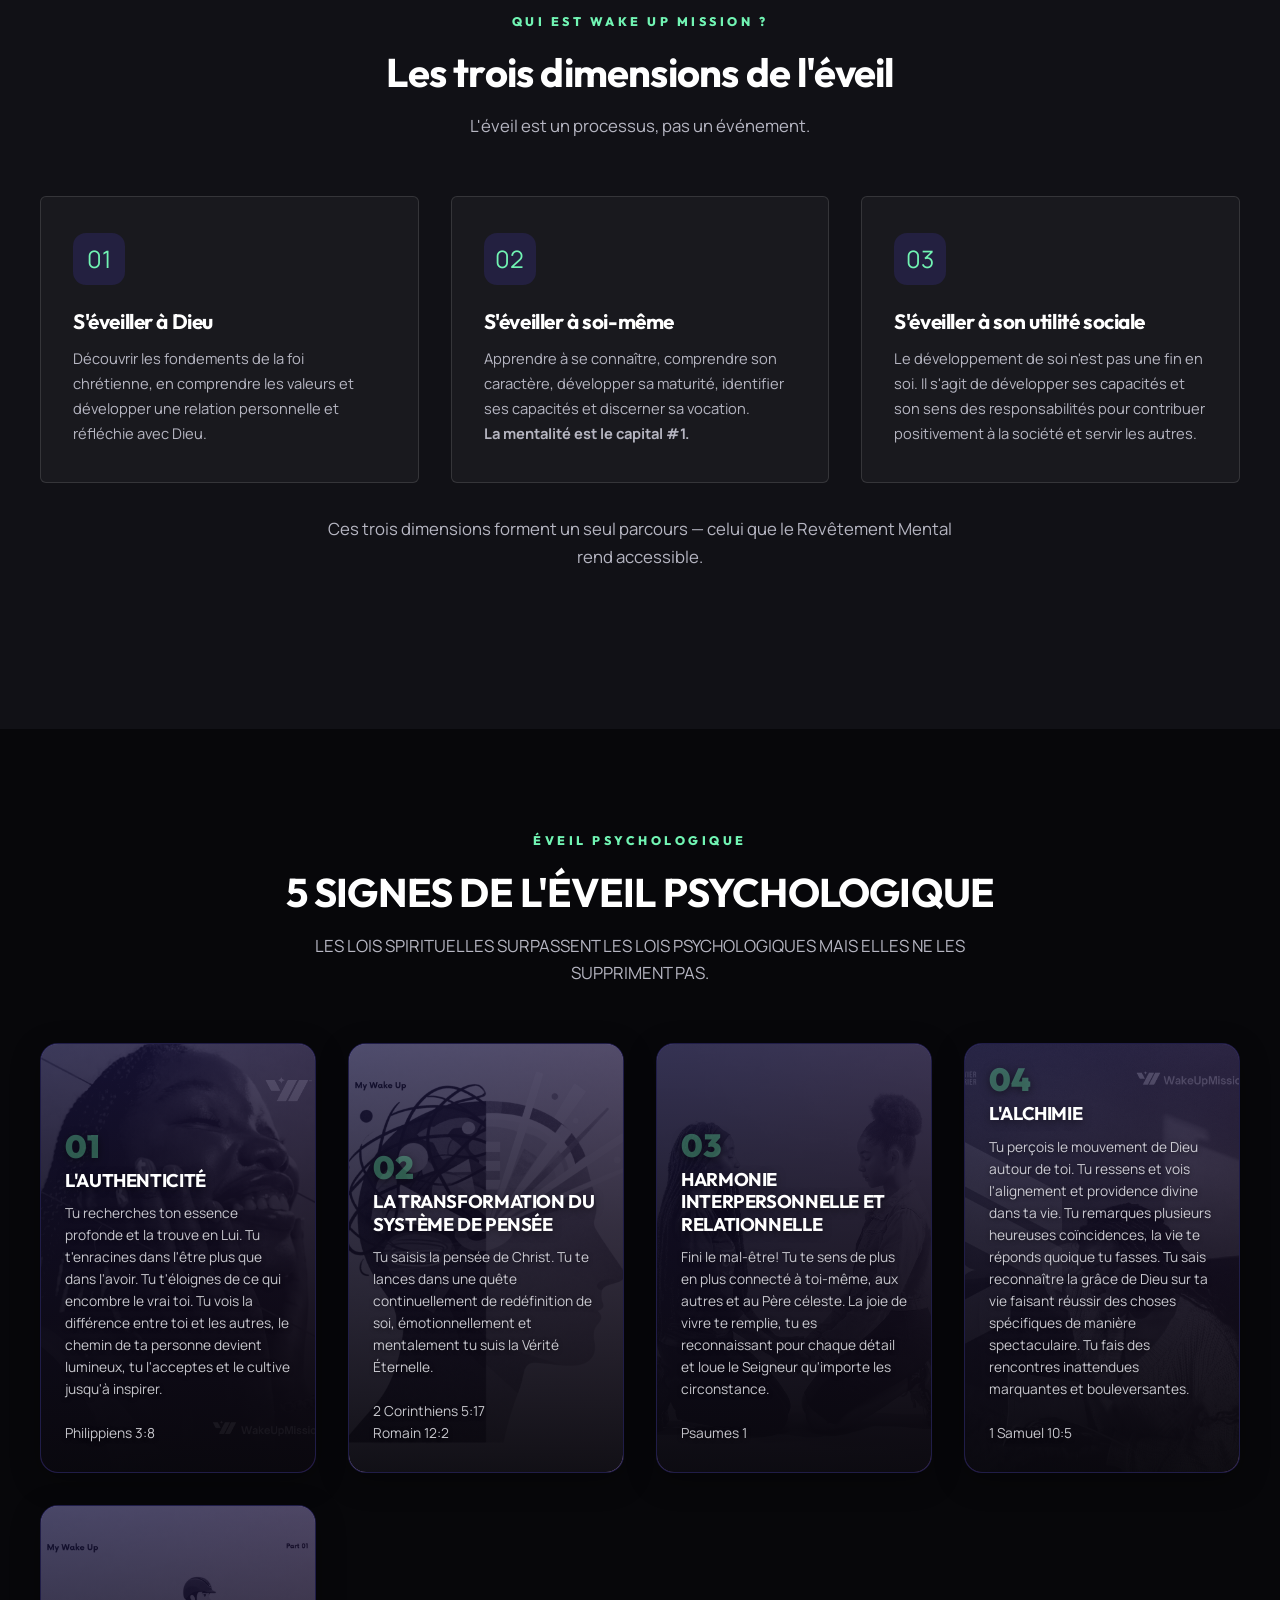
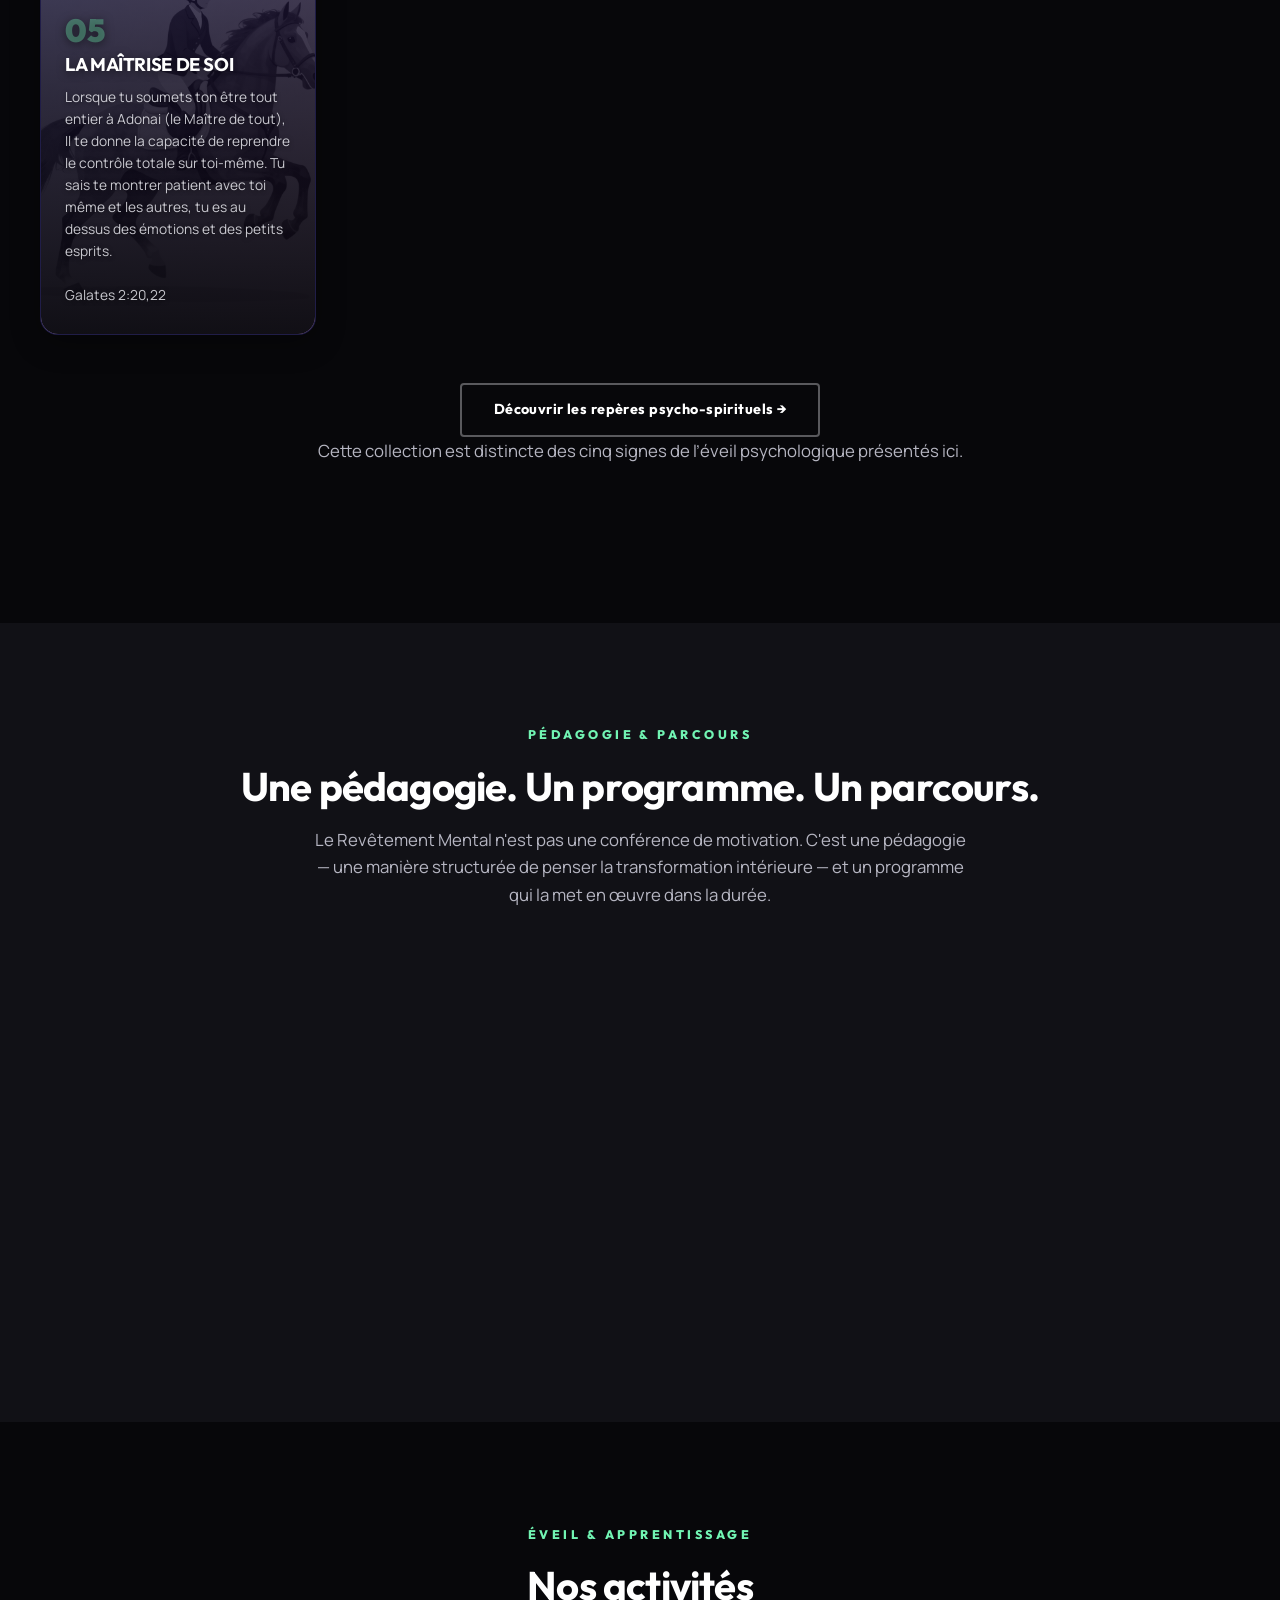
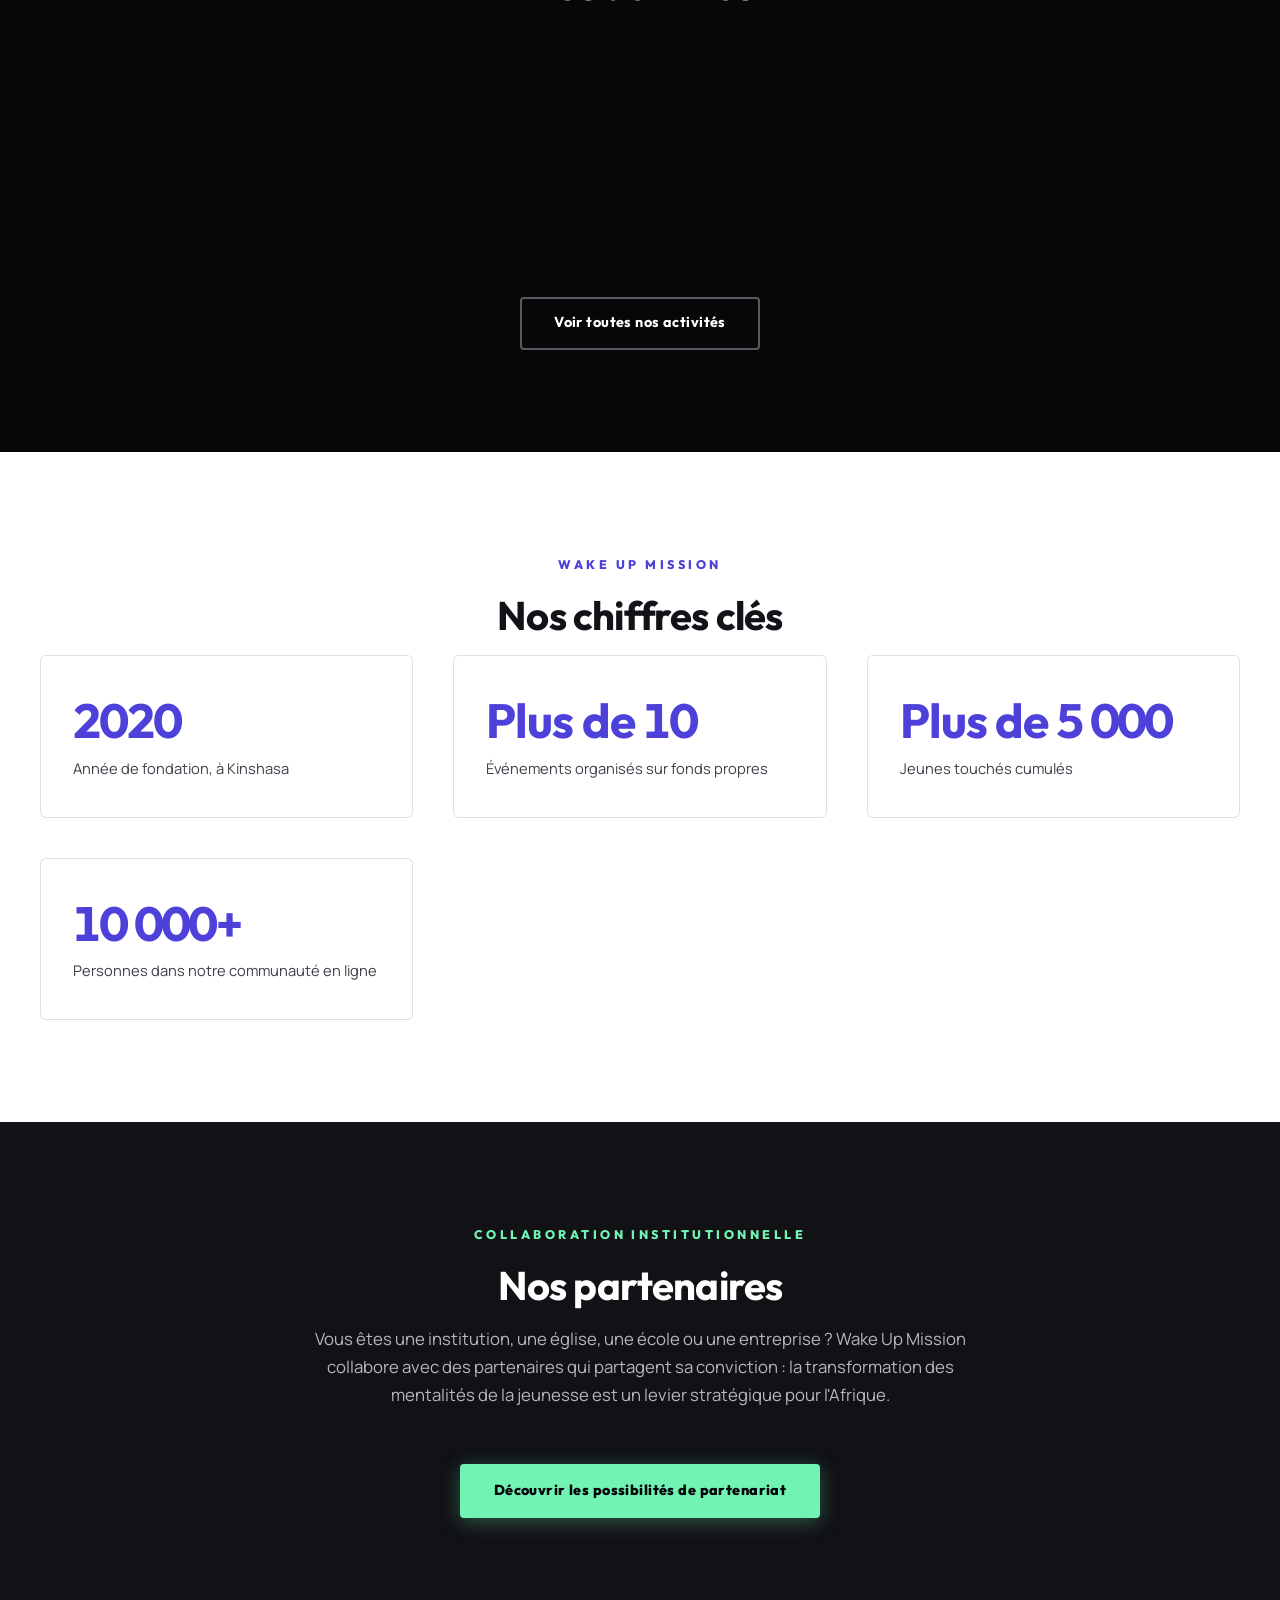
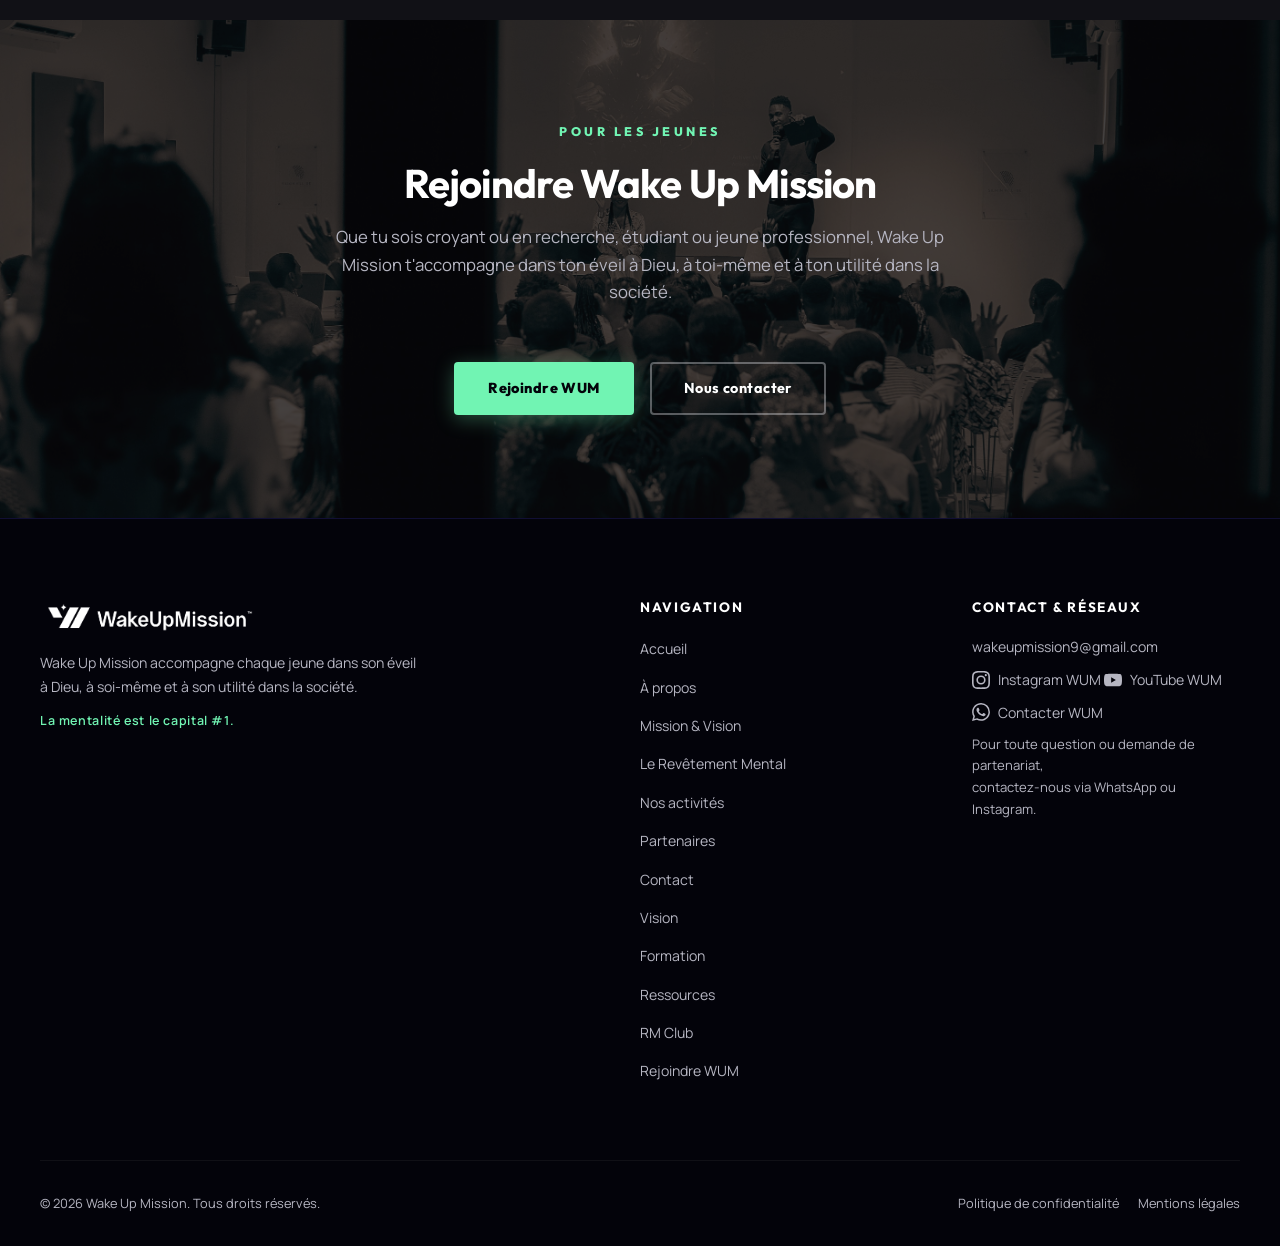
==== commit 2b28339e: "Refonte visuelle du site WUM : style, photos de fond et héros d'accueil Co-authored-by: Copilot <223" ====
--- a/index.html
+++ b/index.html
@@ -31,12 +31,12 @@
   <meta charset="UTF-8" />
   <meta name="viewport" content="width=device-width, initial-scale=1.0" />
   <meta name="description"
-    content="Le Revêtement Mental, initiative de Wake Up Mission, association chrétienne basée à Kinshasa. La mentalité est le capital #1." />
+    content="Wake Up Mission, association chrétienne fondée à Kinshasa en 2020, accompagne chaque jeune dans son éveil à Dieu, à soi-même et à son utilité dans la société. La mentalité est le capital #1." />
   <meta name="keywords"
     content="Wake Up Mission, WUM, WUM Holding, éveil spirituel, formation leadership, RM5, Revêtement Mental, Ronde de Veille, communauté chrétienne" />
   <meta name="author" content="Wake Up Mission" />
-  <meta property="og:title" content="Le Revêtement Mental | Wake Up Mission" />
-  <meta property="og:description" content="La mentalité est le capital #1." />
+  <meta property="og:title" content="Wake Up Mission — Association chrétienne à Kinshasa" />
+  <meta property="og:description" content="Wake Up Mission accompagne chaque jeune dans son éveil à Dieu, à soi-même et à son utilité dans la société." />
   <meta property="og:type" content="website" />
 
   <!-- Favicon -->
@@ -49,9 +49,9 @@
   <!-- Feuille de style principale -->
   <link rel="stylesheet" href="css/style.css" />
 
-  <title>Le Revêtement Mental — Wake Up Mission</title>
+  <title>Wake Up Mission — Association chrétienne à Kinshasa</title>
 </head>
-<body>
+<body class="page-accueil">
 
   <!-- ===========================
        HEADER — NAVIGATION PRINCIPALE
@@ -79,11 +79,10 @@
         <a href="activites.html" class="nav-lien">Nos activités</a>
         <a href="partenaires.html" class="nav-lien">Partenaires</a>
         <a href="contact.html" class="nav-lien">Contact</a>
-        <a href="rejoindre.html" class="btn-nav-cta" id="btn-rejoindre-nav">Rejoindre WUM</a>
       </nav>
 
       <!-- Bouton hamburger (visible uniquement en mobile) -->
-      <button class="toggle-mobile" id="toggle-menu-mobile" aria-label="Ouvrir le menu" aria-expanded="false">
+      <button class="toggle-mobile" id="toggle-menu-mobile" aria-label="Ouvrir le menu" aria-expanded="false" aria-controls="menu-mobile">
         <span></span>
         <span></span>
         <span></span>
@@ -101,42 +100,26 @@
     <a href="activites.html" class="nav-lien">Nos activités</a>
     <a href="partenaires.html" class="nav-lien">Partenaires</a>
     <a href="contact.html" class="nav-lien">Contact</a>
-    <a href="rejoindre.html" class="btn-nav-cta">Rejoindre WUM</a>
   </nav>
 
   <main id="contenu-principal">
 
   <!-- ===========================
        SECTION HERO — BANNIÈRE PRINCIPALE
-       Plein écran avec vidéo d'ambiance en arrière-plan.
+       Composition éditoriale avec photographie réelle.
        
-       VIDÉO : remplacer l'attribut src de <video> par votre propre vidéo.
-              Si pas de vidéo : supprimer le .hero-video-conteneur et
-              ajouter background-image dans le CSS.
+       PHOTO : remplacer le visuel de .hero-visuel ci-dessous.
        TEXTE : modifier le h1, le sous-titre et les boutons ci-dessous.
        =========================== -->
   <section id="hero" class="hero" aria-label="Section principale">
 
-    <!-- Conteneur de la boucle vidéo (masqué si la vidéo n'est pas fournie) -->
-    <div class="hero-video-conteneur">
-      <!--
-        BOUCLE VIDÉO D'AMBIANCE
-        Ajouter votre fichier vidéo dans le dossier /assets/videos/
-        et modifier le src ci-dessous :
-        <video class="hero-video" autoplay muted loop playsinline>
-          <source src="assets/videos/wum-hero-loop.mp4" type="video/mp4">
-        </video>
-        
-        En attendant, un fond gradient est utilisé via CSS.
-      -->
-    </div>
     <div class="hero-overlay"></div>
 
     <!-- Contenu principal du Hero -->
     <div class="hero-contenu">
 
       <!-- Tag de catégorie (label) -->
-      <span class="hero-tagline">Wake Up Mission</span>
+      <span class="hero-tagline">Une initiative de Wake Up Mission</span>
 
       <!-- H1 principal de la page (SEO critique — un seul H1 par page) -->
       <h1 class="hero-titre">
@@ -145,7 +128,7 @@
 
       <!-- Sous-titre de description -->
       <p class="hero-sous-titre">
-        Une initiative de Wake Up Mission, association chrétienne basée à Kinshasa.
+        Une initiative de Wake Up Mission — association chrétienne basée à Kinshasa, qui accompagne chaque jeune dans son éveil à Dieu, à soi-même et à son utilité dans la société.
         <br><strong>La mentalité est le capital #1.</strong>
       </p>
 
@@ -161,15 +144,20 @@
       </div>
 
     </div>
+    <figure class="hero-visuel">
+      <img src="Image/IMG_1458.JPG.jpeg" alt="Un intervenant prend la parole devant des participants lors d’une rencontre de Wake Up Mission." width="3519" height="5278" decoding="async" />
+    </figure>
   </section>
 
   <section id="a-propos" class="fond-clair" aria-labelledby="titre-a-propos">
     <div class="section-conteneur">
       <span class="section-label">Wake Up Mission</span>
-      <h2 class="section-titre" id="titre-a-propos">Qui est Wake Up Mission ?</h2>
-      <p class="section-intro">
-        Wake Up Mission est une association chrétienne basée à Kinshasa, qui accompagne les jeunes
-        de 15 à 35 ans. Découvrez son histoire, son identité et ses valeurs.
+      <h2 class="section-titre" id="titre-a-propos">Derrière le Revêtement Mental, une mission.</h2>
+      <p class="section-intro">
+        Wake Up Mission est une association chrétienne fondée à Kinshasa en avril 2020. Sa vocation est d'accompagner les jeunes de 15 à 35 ans dans un processus d'éveil qui articule foi chrétienne, développement de soi et contribution à la société.
+      </p>
+      <p class="section-intro">
+        Le Revêtement Mental est né de cette vocation. Il en est aujourd'hui le visage le plus visible — et le cœur de notre travail.
       </p>
       <div style="text-align:center;">
         <a href="a-propos.html" class="btn btn-secondaire">En savoir plus sur WUM</a>
@@ -179,25 +167,32 @@
 
   <section id="dimensions-eveil" class="fond-sombre-2" aria-labelledby="titre-dimensions-eveil">
     <div class="section-conteneur">
-      <span class="section-label">Notre mission</span>
+      <span class="section-label">Qui est Wake Up Mission ?</span>
       <h2 class="section-titre" id="titre-dimensions-eveil">Les trois dimensions de l'éveil</h2>
       <p class="section-intro">
-        Wake Up Mission accompagne chaque jeune dans son éveil à Dieu, à soi-même et à son utilité dans la société.
+        L'éveil est un processus, pas un événement.
       </p>
       <div class="grille-3">
         <article class="carte">
           <div class="carte-icone" aria-hidden="true">01</div>
           <h3>S'éveiller à Dieu</h3>
+          <p>Découvrir les fondements de la foi chrétienne, en comprendre les valeurs et développer une relation personnelle et réfléchie avec Dieu.</p>
         </article>
         <article class="carte">
           <div class="carte-icone" aria-hidden="true">02</div>
           <h3>S'éveiller à soi-même</h3>
+          <p>Apprendre à se connaître, comprendre son caractère, développer sa maturité, identifier ses capacités et discerner sa vocation.</p>
+          <p><strong>La mentalité est le capital #1.</strong></p>
         </article>
         <article class="carte">
           <div class="carte-icone" aria-hidden="true">03</div>
-          <h3>S'éveiller à son utilité dans la société</h3>
-        </article>
-      </div>
+          <h3>S'éveiller à son utilité sociale</h3>
+          <p>Le développement de soi n'est pas une fin en soi. Il s'agit de développer ses capacités et son sens des responsabilités pour contribuer positivement à la société et servir les autres.</p>
+        </article>
+      </div>
+      <p class="section-intro" style="margin-top:2rem; text-align:center;">
+        Ces trois dimensions forment un seul parcours — celui que le Revêtement Mental rend accessible.
+      </p>
     </div>
   </section>
 
@@ -332,10 +327,9 @@
     <div class="section-conteneur">
 
       <span class="section-label">Pédagogie &amp; parcours</span>
-      <h2 class="section-titre" id="titre-revetement-mental-accueil">Le Revêtement Mental</h2>
-      <p class="section-intro">
-        Le Revêtement Mental est une pédagogie et un programme structuré dans la durée,
-        et non une simple conférence de motivation.
+      <h2 class="section-titre" id="titre-revetement-mental-accueil">Une pédagogie. Un programme. Un parcours.</h2>
+      <p class="section-intro">
+        Le Revêtement Mental n'est pas une conférence de motivation. C'est une pédagogie — une manière structurée de penser la transformation intérieure — et un programme qui la met en œuvre dans la durée.
       </p>
 
       <div class="grille-2" style="max-width:620px; margin:0 auto;">
@@ -348,7 +342,7 @@
           <div class="carte-corps">
             <h3>Revêtement Mental</h3>
             <p>
-              Une initiative de Wake Up Mission et son concept signature.
+              Une pédagogie et un programme central de Wake Up Mission.
             </p>
             <br/>
             <a href="revetement-mental.html" class="btn btn-primaire" style="font-size:0.82rem; padding: 0.6rem 1.4rem;" id="btn-rm-programme">
@@ -365,22 +359,24 @@
     <div class="section-conteneur">
       <span class="section-label">Éveil &amp; apprentissage</span>
       <h2 class="section-titre" id="titre-activites-accueil">Nos activités</h2>
-      <p class="section-intro">
-        Découvrez le RM Club et consultez le catalogue des activités et rencontres de WUM.
-      </p>
-      <div class="grille-2">
-        <article class="carte carte-avec-visuel">
-          <div class="carte-visuel">
-            <img src="Image/RM_Club_Artwork.jpg" alt="Visuel du Club d'apprentissage" class="carte-visuel-img" loading="lazy" />
-          </div>
-          <div class="carte-corps">
-            <h3>RM Club</h3>
-            <p>Découvrez cet espace communautaire sur sa page dédiée.</p>
-            <a href="RM_Club.html" class="btn btn-secondaire">Découvrir le RM Club</a>
-          </div>
-        </article>
-      </div>
-      <div style="text-align:center;">
+      <div class="grille-3">
+        <article class="carte">
+          <h3>Conférence Revêtement Mental</h3>
+          <p>Le rendez-vous phare de Wake Up Mission, organisé deux fois par an.</p>
+          <a href="revetement-mental.html" class="btn btn-secondaire">Découvrir le Revêtement Mental</a>
+        </article>
+        <article class="carte">
+          <h3>Club d'apprentissage</h3>
+          <p>Un atelier mensuel pour approfondir le programme dans un cadre structuré et durable.</p>
+          <a href="RM_Club.html" class="btn btn-secondaire">Découvrir le RM Club</a>
+        </article>
+        <article class="carte">
+          <h3>Camps, rencontres et événements</h3>
+          <p>Des temps de retraite, de rencontre et de vie communautaire qui prolongent le parcours d'éveil.</p>
+          <a href="activites.html" class="btn btn-secondaire">Voir les activités</a>
+        </article>
+      </div>
+      <div style="text-align:center; margin-top:2rem;">
         <a href="activites.html" class="btn btn-secondaire">Voir toutes nos activités</a>
       </div>
     </div>
@@ -397,8 +393,12 @@
   <section id="chiffres-cles" class="fond-clair" aria-labelledby="titre-chiffres-cles">
     <div class="section-conteneur">
       <span class="section-label">Wake Up Mission</span>
-      <h2 class="section-titre" id="titre-chiffres-cles">Quelques chiffres clés</h2>
+      <h2 class="section-titre" id="titre-chiffres-cles">Nos chiffres clés</h2>
       <div class="grille-2">
+        <article class="carte">
+          <h3>2020</h3>
+          <p>Année de fondation, à Kinshasa</p>
+        </article>
         <article class="carte">
           <h3>Plus de 10</h3>
           <p>Événements organisés sur fonds propres</p>
@@ -409,7 +409,7 @@
         </article>
         <article class="carte">
           <h3>10 000+</h3>
-          <p>Personnes dans la communauté en ligne</p>
+          <p>Personnes dans notre communauté en ligne</p>
         </article>
       </div>
     </div>
@@ -418,9 +418,9 @@
   <section id="partenaires-accueil" class="fond-sombre-2" aria-labelledby="titre-partenaires-accueil">
     <div class="section-conteneur" style="text-align:center; max-width:800px;">
       <span class="section-label">Collaboration institutionnelle</span>
-      <h2 class="section-titre" id="titre-partenaires-accueil">Partenaires</h2>
-      <p class="section-intro">
-        Wake Up Mission est ouverte aux possibilités de collaboration institutionnelle.
+      <h2 class="section-titre" id="titre-partenaires-accueil">Nos partenaires</h2>
+      <p class="section-intro">
+        Vous êtes une institution, une église, une école ou une entreprise ? Wake Up Mission collabore avec des partenaires qui partagent sa conviction : la transformation des mentalités de la jeunesse est un levier stratégique pour l'Afrique.
       </p>
       <a href="partenaires.html" class="btn btn-aqua">Découvrir les possibilités de partenariat</a>
     </div>
@@ -431,13 +431,13 @@
        SECTION : REJOINDRE WUM — CTA FINAL
        Appel à l'action pour devenir membre de WUM.
        =========================== -->
-  <section id="rejoindre-cta" class="fond-sombre section-photo" style="background-image: url('Image/IMG_6030.JPG'); background-size: cover; background-position: center;" aria-label="Rejoindre WUM">
+  <section id="rejoindre-cta" class="fond-sombre section-photo" aria-label="Rejoindre WUM" style="background-image: url('Image/IMG_6030.JPG'); background-size: cover; background-position: center;">
     <div class="section-conteneur" style="text-align:center; max-width: 700px;">
 
       <span class="section-label">Pour les jeunes</span>
       <h2 class="section-titre">Rejoindre Wake Up Mission</h2>
       <p class="section-intro">
-        Rejoins Wake Up Mission dans ton éveil, ton développement de soi et ta contribution à la société.
+        Que tu sois croyant ou en recherche, étudiant ou jeune professionnel, Wake Up Mission t'accompagne dans ton éveil à Dieu, à toi-même et à ton utilité dans la société.
       </p>
 
       <div style="display:flex; gap:1rem; justify-content:center; flex-wrap:wrap;">
@@ -468,11 +468,8 @@
           <img src="LOGO_WUM_PNG-01.png" alt="Logo WUM" style="height:36px; width:auto;" />
       
         </div>
-        <p>
-          Un mouvement mondial d'éveil spirituel, de formation de leaders
-          et de transformation sociale. Enracinés dans la Parole, engagés pour la société.
-        </p>
-        <span class="slogan">Awakened by the Word. Driven by Purpose.</span>
+        <p>Wake Up Mission accompagne chaque jeune dans son éveil à Dieu, à soi-même et à son utilité dans la société.</p>
+        <span class="slogan">La mentalité est le capital #1.</span>
       </div>
 
       <!-- Colonne 2 : Liens rapides -->
@@ -484,12 +481,13 @@
           <li><a href="mission.html">Mission &amp; Vision</a></li>
           <li><a href="revetement-mental.html">Le Revêtement Mental</a></li>
           <li><a href="activites.html">Nos activités</a></li>
-          <li><a href="rejoindre.html">Rejoindre WUM</a></li>
           <li><a href="partenaires.html">Partenaires</a></li>
           <li><a href="contact.html">Contact</a></li>
+          <li><a href="vision.html">Vision</a></li>
+          <li><a href="formations.html">Formation</a></li>
           <li><a href="ressources.html">Ressources</a></li>
           <li><a href="RM_Club.html">RM Club</a></li>
-          <li><a href="formations.html">Formation</a></li>
+          <li><a href="rejoindre.html">Rejoindre WUM</a></li>
         </ul>
       </div>
 
--- a/css/style.css
+++ b/css/style.css
@@ -37,7 +37,7 @@
    1. VARIABLES CSS - Charte graphique officielle WUM
    Modifier ici pour changer l'ensemble du design du site.
    ------------------------------------------------------------------ */
-@import url('https://fonts.googleapis.com/css2?family=Outfit:wght@300;400;500;600;700;800;900&family=Nexa:wght@300;400;500;600;700&display=swap');
+@import url('https://fonts.googleapis.com/css2?family=Manrope:wght@300;400;500;600;700;800&family=Outfit:wght@300;400;500;600;700;800;900&display=swap');
 
 :root {
   /* --- Couleurs principales (officielle identité visuelle WUM) --- */
@@ -50,13 +50,13 @@
 
   /* --- Fonds des sections --- */
   --fond-sombre: #07070A;         /* Fond très sombre (dark mode) */
-  --fond-sombre-2: #0F0F18;      /* Fond légèrement plus clair pour les cartes */
+  --fond-sombre-2: #111116;      /* Fond légèrement plus clair pour les cartes */
   --fond-clair: #FFFFFF;          /* Fond blanc pour sections claires */
 
   /* --- Textes --- */
   --texte-clair: #F0F0F6;         /* Texte sur fond sombre */
   --texte-sombre: #121218;        /* Texte sur fond clair */
-  --texte-secondaire: #8A8A9A;    /* Légendes, sous-titres */
+  --texte-secondaire: #B6B6C2;    /* Légendes, sous-titres */
 
   /* --- Dégradés --- */
   --gradient-bleu-violet: linear-gradient(135deg, #4D41D9 0%, #803DB4 100%);
@@ -68,7 +68,7 @@
   --overlay-photo: rgba(7, 7, 10, 0.74);
   --verre-sombre: rgba(12, 12, 22, 0.48);
   --verre-clair: rgba(255, 255, 255, 0.58);
-  --texte-footer: #8A8A9A;
+  --texte-footer: #B6B6C2;
   --blanc: #FFFFFF;
   --bleu-principal: #4D41D9;
   --police-titre: 'Outfit', sans-serif;
@@ -76,8 +76,8 @@
   /* --- Typographies --- */
   /* Police display condensée pour les titres (SemiBold à Black) */
   --police-titre: 'Outfit', sans-serif;
-  /* Police douce pour le texte courant (Nexa selon charte WUM) */
-  --police-corps: 'Nexa', sans-serif;
+  /* Police douce pour le texte courant */
+  --police-corps: 'Manrope', sans-serif;
 
   /* --- Transitions --- */
   --transition-lisse: all 0.35s cubic-bezier(0.25, 0.8, 0.25, 1);
@@ -85,7 +85,7 @@
 
   /* --- Espacements standard --- */
   --max-largeur: 1200px;
-  --padding-section: 6rem 2rem;
+  --padding-section: clamp(4rem, 8vw, 7rem) clamp(1rem, 5vw, 2rem);
 }
 
 
@@ -142,11 +142,11 @@
 
 /* ------------------------------------------------------------------
    3. HEADER & NAVIGATION
-   Barre de navigation fixe avec effet glassmorphism.
+   Barre de navigation fixe, sobre et lisible.
    
    COMMENT MODIFIER :
    - Changer la hauteur : modifier padding dans .header-container
-   - Changer la couleur de fond : modifier --glass-bg
+   - Changer la couleur de fond : modifier la règle header
    - Ajouter/supprimer des liens : modifier les HTML des nav
    ------------------------------------------------------------------ */
 header {
@@ -155,11 +155,8 @@
   left: 0;
   width: 100%;
   z-index: 1000;
-  background: var(--glass-bg);
-  backdrop-filter: blur(14px);
-  -webkit-backdrop-filter: blur(14px);
-  border-bottom: 1px solid var(--glass-border);
-  box-shadow: 0 2px 30px rgba(0, 0, 0, 0.4);
+  background: rgba(7, 7, 10, 0.96);
+  border-bottom: 1px solid rgba(255, 255, 255, 0.1);
   transition: var(--transition-lisse);
 }
 
@@ -223,13 +220,13 @@
   color: var(--blanc) !important;
   font-weight: 700;
   padding: 0.55rem 1.3rem;
-  border-radius: 50px;
+  border-radius: 4px;
   border: 2px solid transparent;
   font-family: var(--police-titre);
   font-size: 0.8rem;
   letter-spacing: 0.04em;
   text-transform: uppercase;
-  box-shadow: 0 4px 15px rgba(77, 65, 217, 0.35);
+  box-shadow: none;
   transition: var(--transition-lisse);
   margin-left: 0.5rem;
 }
@@ -238,8 +235,7 @@
   background: transparent;
   border-color: var(--bleu-principal);
   color: var(--blanc) !important;
-  box-shadow: 0 4px 20px rgba(77, 65, 217, 0.5);
-  transform: translateY(-2px);
+  box-shadow: none;
 }
 
 /* --- Bouton bascule menu mobile --- */
@@ -284,12 +280,15 @@
   flex-direction: column;
   gap: 0.5rem;
   box-shadow: -15px 0 40px rgba(0, 0, 0, 0.6);
-  transition: right 0.4s cubic-bezier(0.25, 0.8, 0.25, 1);
+  transition: right 0.4s cubic-bezier(0.25, 0.8, 0.25, 1), visibility 0s linear 0.4s;
+  visibility: hidden;
   z-index: 999;
 }
 
 .menu-mobile.ouvert {
   right: 0;
+  visibility: visible;
+  transition-delay: 0s;
 }
 
 /* Overlay sombre derrière le menu mobile */
@@ -322,24 +321,24 @@
 
 
 /* ------------------------------------------------------------------
-   4. HERO SECTION - Page d'accueil
-   Bannière principale de plein écran avec vidéo d'ambiance.
+   4. HERO SECTION
+   Bannière principale de page, photographique sur l'accueil.
    
    COMMENT MODIFIER :
-   - Remplacer la vidéo : changer l'attribut src dans <video>
-   - Modifier le texte : éditer le contenu dans index.html
-   - Ajuster l'opacité de la vidéo : modifier opacity dans .hero-video
+   - Modifier la photographie d'accueil : éditer .hero-visuel dans index.html
+   - Modifier le texte : éditer le contenu dans la page concernée
    ------------------------------------------------------------------ */
 .hero {
   position: relative;
-  height: 100vh;
-  min-height: 620px;
+  height: auto;
+  min-height: min(100svh, 860px);
   display: flex;
   align-items: center;
   justify-content: center;
   padding: 0 2rem;
   overflow: hidden;
-  background-image: url('../Image/WUM_ID.png');
+  background-color: var(--fond-sombre);
+  background-image: none;
   background-position: center center;
   background-size: cover;
   background-repeat: no-repeat;
@@ -364,7 +363,7 @@
 .hero-overlay {
   position: absolute;
   inset: 0;
-  background: radial-gradient(ellipse at center, rgba(7, 7, 10, 0.72) 0%, rgba(7, 7, 10, 0.92) 100%);
+  background: linear-gradient(90deg, rgba(7, 7, 10, 0.92), rgba(7, 7, 10, 0.58));
   z-index: 2;
 }
 
@@ -398,10 +397,7 @@
 }
 
 .hero-titre .accent {
-  background: var(--gradient-bleu-violet);
-  -webkit-background-clip: text;
-  -webkit-text-fill-color: transparent;
-  background-clip: text;
+  color: var(--aqua-marine);
 }
 
 .hero-sous-titre {
@@ -439,10 +435,136 @@
 
 .hero-instagram a:hover { opacity: 0.8; }
 
+.page-accueil #hero {
+  display: grid;
+  grid-template-columns: minmax(0, 1.1fr) minmax(260px, 0.9fr);
+  align-items: center;
+  justify-content: normal;
+  gap: clamp(2rem, 6vw, 5rem);
+  min-height: min(100svh, 900px);
+  padding: 8rem max(1rem, calc((100vw - var(--max-largeur)) / 2)) 5rem;
+  background: var(--fond-sombre);
+}
+
+.page-accueil #hero .hero-contenu {
+  max-width: 700px;
+  text-align: left;
+}
+
+.page-accueil #hero .hero-titre {
+  font-size: clamp(3rem, 6.5vw, 5.5rem);
+  line-height: 1.05;
+}
+
+.page-accueil #hero .hero-sous-titre {
+  max-width: 620px;
+  margin: 0 0 2rem;
+}
+
+.page-accueil #hero .hero-sous-titre strong {
+  display: inline-block;
+  margin-top: 0.75rem;
+  color: var(--aqua-marine);
+  font-family: var(--police-titre);
+  font-size: 1.2rem;
+}
+
+.page-accueil #hero .hero-actions {
+  justify-content: flex-start;
+}
+
+.page-accueil #chiffres-cles .carte h3 {
+  margin-bottom: 0.35rem;
+  color: var(--bleu-principal);
+  font-size: clamp(2rem, 4vw, 3rem);
+  font-variant-numeric: tabular-nums;
+}
+
+.hero-visuel {
+  position: relative;
+  z-index: 3;
+  min-width: 0;
+  margin: 0;
+  overflow: hidden;
+  border: 1px solid rgba(255, 255, 255, 0.18);
+}
+
+.hero-visuel img {
+  width: 100%;
+  aspect-ratio: 4 / 5;
+  max-height: min(680px, 75svh);
+  object-fit: cover;
+  object-position: center 68%;
+}
+
+.photo-editoriale {
+  max-width: 860px;
+  margin: 2.5rem auto 3rem;
+  overflow: hidden;
+}
+
+.photo-editoriale img {
+  width: 100%;
+  aspect-ratio: 16 / 9;
+  object-fit: cover;
+}
+
+.activites-cta-visuel {
+  max-width: 800px;
+  margin: 0 auto 2.5rem;
+  overflow: hidden;
+}
+
+.activites-cta-visuel img {
+  width: 100%;
+  aspect-ratio: 16 / 9;
+  object-fit: cover;
+  object-position: center 58%;
+}
+
+a:focus-visible,
+button:focus-visible,
+input:focus-visible,
+select:focus-visible,
+textarea:focus-visible {
+  outline: 3px solid var(--aqua-marine);
+  outline-offset: 4px;
+}
+
+@media (prefers-reduced-motion: reduce) {
+  html,
+  *,
+  *::before,
+  *::after {
+    scroll-behavior: auto !important;
+    animation-duration: 0.01ms !important;
+    animation-iteration-count: 1 !important;
+    transition-duration: 0.01ms !important;
+  }
+}
+
+@media (max-width: 768px) {
+  .page-accueil #hero {
+    grid-template-columns: 1fr;
+    gap: 2rem;
+    min-height: 0;
+    padding: 8rem 1rem 3rem;
+  }
+
+  .page-accueil #hero .hero-contenu {
+    max-width: 100%;
+  }
+
+  .hero-visuel img {
+    aspect-ratio: 1 / 1;
+    max-height: none;
+  }
+}
+
 
 /* ------------------------------------------------------------------
    5. SECTIONS & LAYOUT GÉNÉRAL
-   Chaque section alterne entre fond sombre et fond clair.
+   Les sections alternent entre fond sombre et fond clair.
    ------------------------------------------------------------------ */
 section {
   padding: var(--padding-section);
@@ -499,28 +621,9 @@
 }
 
 .fond-sombre-2 {
-  position: relative;
-  isolation: isolate;
   background-color: var(--fond-sombre-2);
-  background-image: url('../Image/IMG_1357.JPG');
-  background-position: center center;
-  background-size: cover;
-  background-repeat: no-repeat;
+  background-image: none;
   color: var(--texte-clair);
-}
-
-.fond-sombre-2::before {
-  content: '';
-  position: absolute;
-  inset: 0;
-  background: var(--overlay-photo);
-  z-index: 0;
-  pointer-events: none;
-}
-
-.fond-sombre-2 > * {
-  position: relative;
-  z-index: 1;
 }
 
 .fond-clair {
@@ -555,7 +658,7 @@
   justify-content: center;
   gap: 0.5rem;
   padding: 0.8rem 2rem;
-  border-radius: 50px;
+  border-radius: 4px;
   font-weight: 700;
   font-family: var(--police-titre);
   font-size: 0.9rem;
@@ -590,6 +693,16 @@
   transform: translateY(-2px);
 }
 
+.fond-clair .btn-secondaire {
+  border-color: rgba(18, 18, 24, 0.35);
+  color: var(--texte-sombre);
+}
+
+.fond-clair .btn-secondaire:hover {
+  border-color: var(--bleu-principal);
+  color: var(--bleu-principal);
+}
+
 .btn-aqua {
   background-color: var(--aqua-marine);
   color: #03030A;
@@ -620,20 +733,14 @@
 
 /* ------------------------------------------------------------------
    6b. COMPOSANTS : CARTES (Cards)
-   Verre dépoli site-wide : le fond de la carte floute ce qui se trouve derrière.
    ------------------------------------------------------------------ */
 .carte {
   position: relative;
-  isolation: isolate;
-  overflow: hidden;
   padding: 2.25rem 2rem;
-  border-radius: 18px;
-  transition: var(--transition-lisse);
-  background: var(--verre-sombre);
-  border: 1px solid rgba(255, 255, 255, 0.12);
-  box-shadow: 0 8px 32px rgba(0, 0, 0, 0.22);
-  backdrop-filter: blur(18px) saturate(1.35);
-  -webkit-backdrop-filter: blur(18px) saturate(1.35);
+  border-radius: 6px;
+  transition: border-color 0.18s ease, background-color 0.18s ease;
+  background: #17171d;
+  border: 1px solid rgba(255, 255, 255, 0.1);
 }
 
 .carte > * {
@@ -643,17 +750,15 @@
 
 .fond-sombre .carte,
 .fond-sombre-2 .carte {
-  background: var(--verre-sombre);
+  background: rgba(255, 255, 255, 0.035);
   border: 1px solid rgba(255, 255, 255, 0.12);
   color: var(--texte-clair);
 }
 
 .fond-sombre .carte:hover,
 .fond-sombre-2 .carte:hover {
-  transform: translateY(-6px);
-  background: rgba(18, 16, 36, 0.58);
-  border-color: rgba(113, 244, 179, 0.35);
-  box-shadow: 0 18px 44px rgba(0, 0, 0, 0.35);
+  background: rgba(255, 255, 255, 0.06);
+  border-color: rgba(113, 244, 179, 0.45);
 }
 
 .fond-sombre .carte h3,
@@ -662,15 +767,13 @@
 }
 
 .fond-clair .carte {
-  background: var(--verre-clair);
-  border: 1px solid rgba(77, 65, 217, 0.14);
-  box-shadow: 0 8px 28px rgba(15, 15, 24, 0.08);
+  background: #fff;
+  border: 1px solid rgba(18, 18, 24, 0.13);
+  box-shadow: none;
 }
 
 .fond-clair .carte:hover {
-  transform: translateY(-5px);
-  box-shadow: 0 12px 35px rgba(77, 65, 217, 0.12);
-  border-color: rgba(77, 65, 217, 0.28);
+  border-color: rgba(77, 65, 217, 0.48);
 }
 
 .carte-icone {
@@ -842,12 +945,10 @@
 }
 
 .timeline-contenu {
-  background: var(--verre-sombre);
+  background: #17171d;
   border: 1px solid rgba(255, 255, 255, 0.12);
-  border-radius: 14px;
+  border-radius: 6px;
   padding: 1.5rem;
-  backdrop-filter: blur(16px) saturate(1.3);
-  -webkit-backdrop-filter: blur(16px) saturate(1.3);
 }
 
 .timeline-contenu h3 {
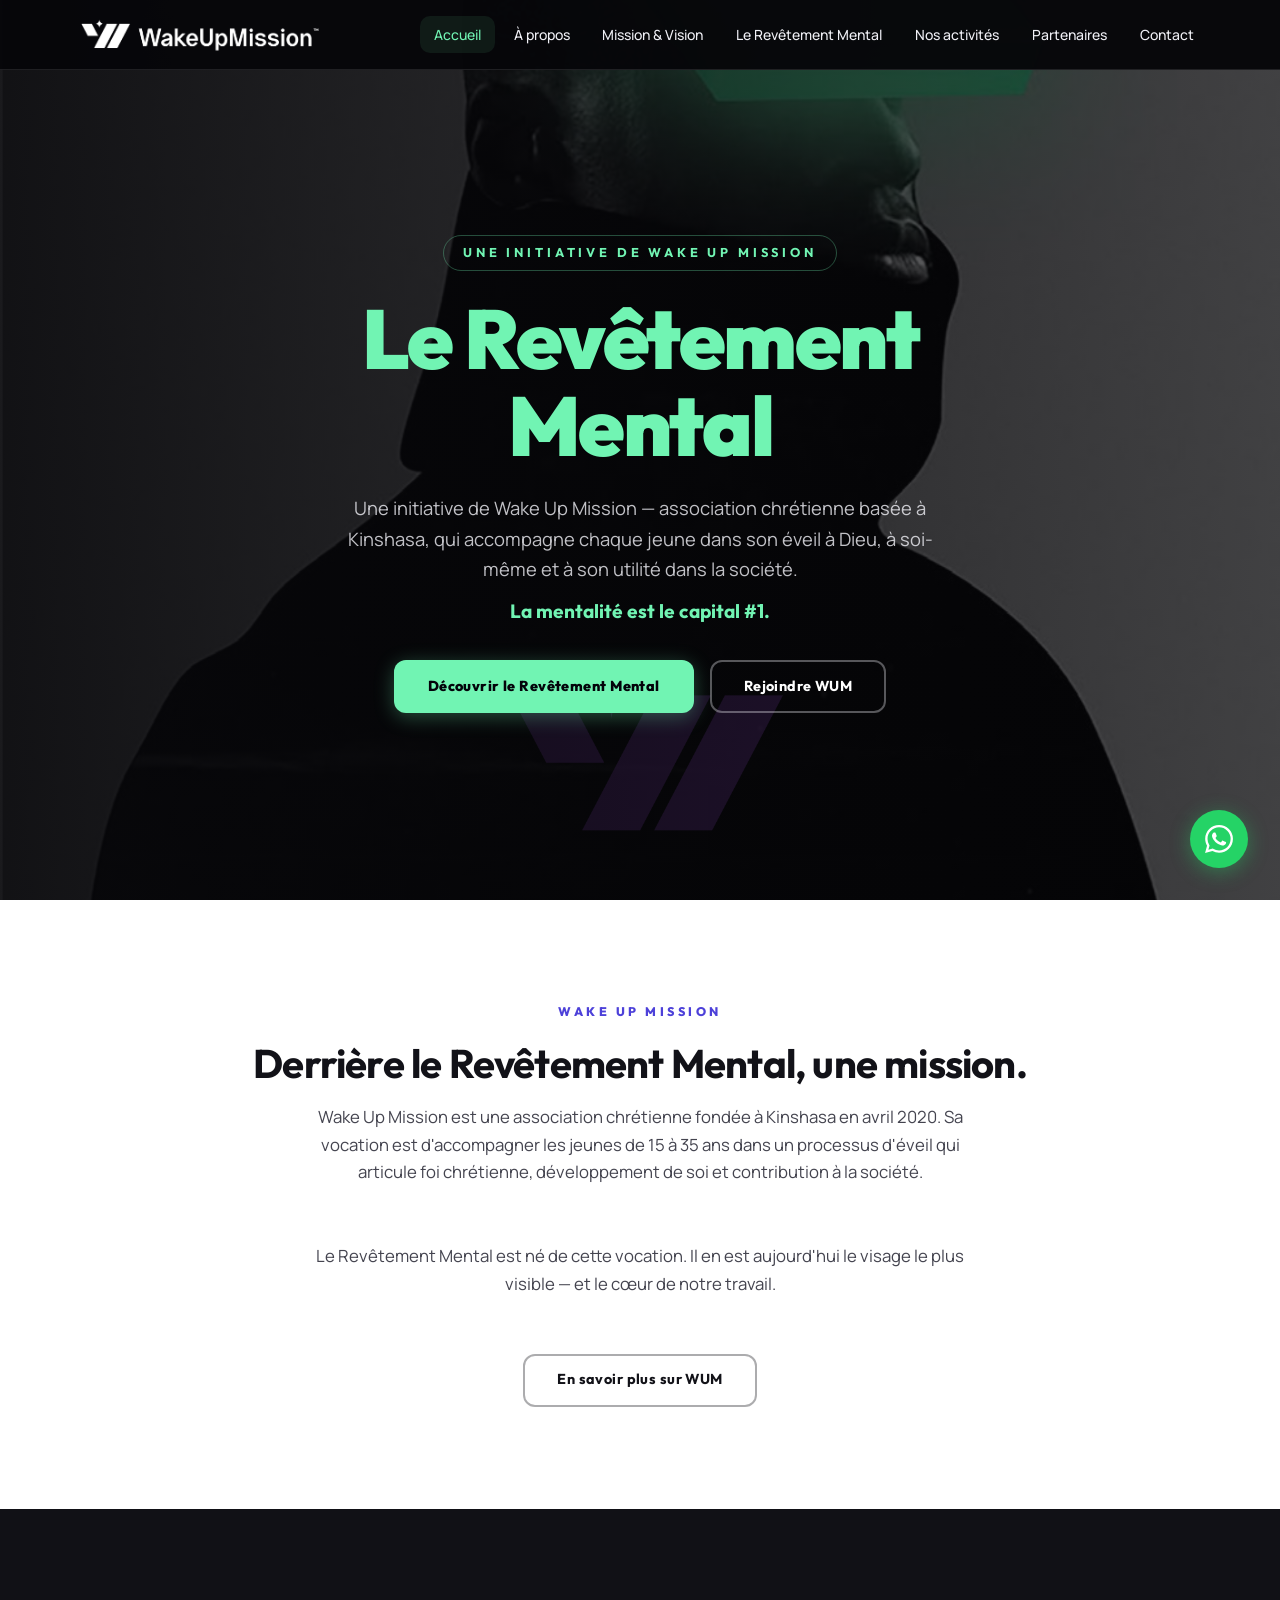
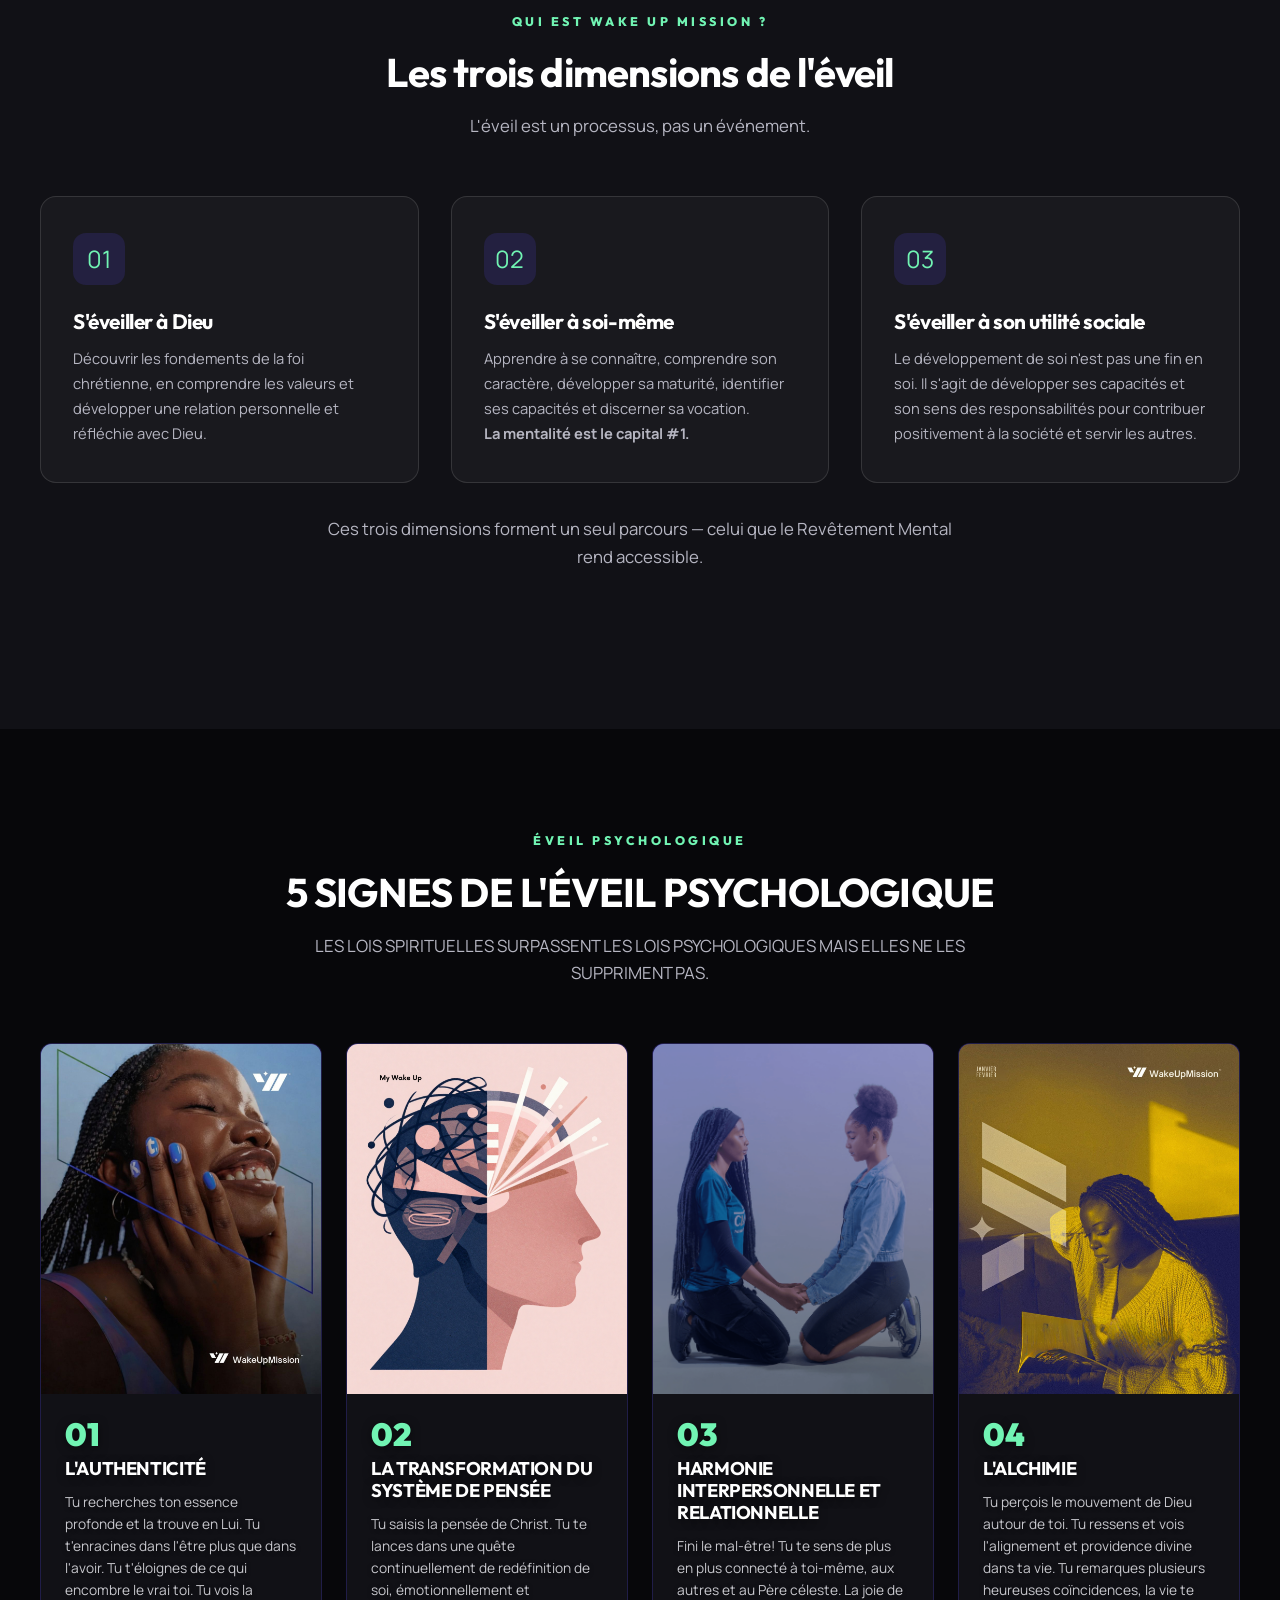
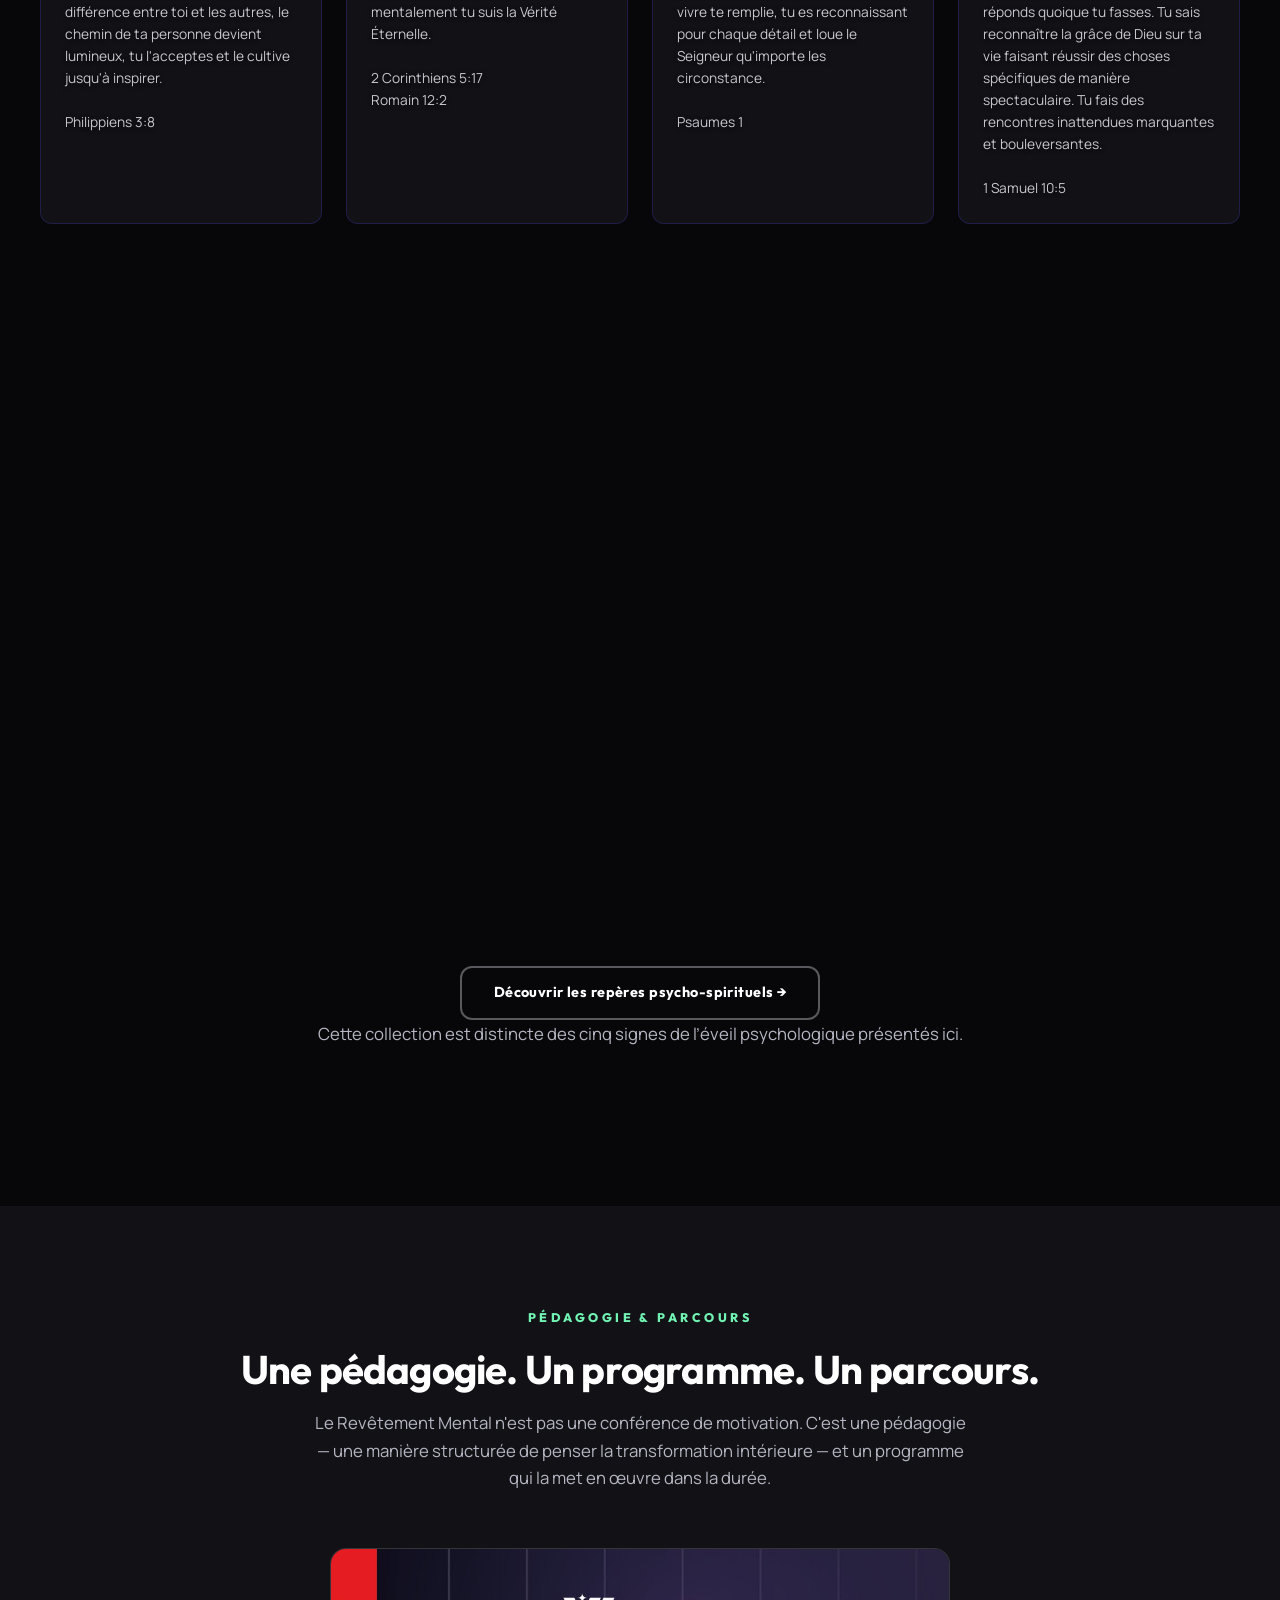
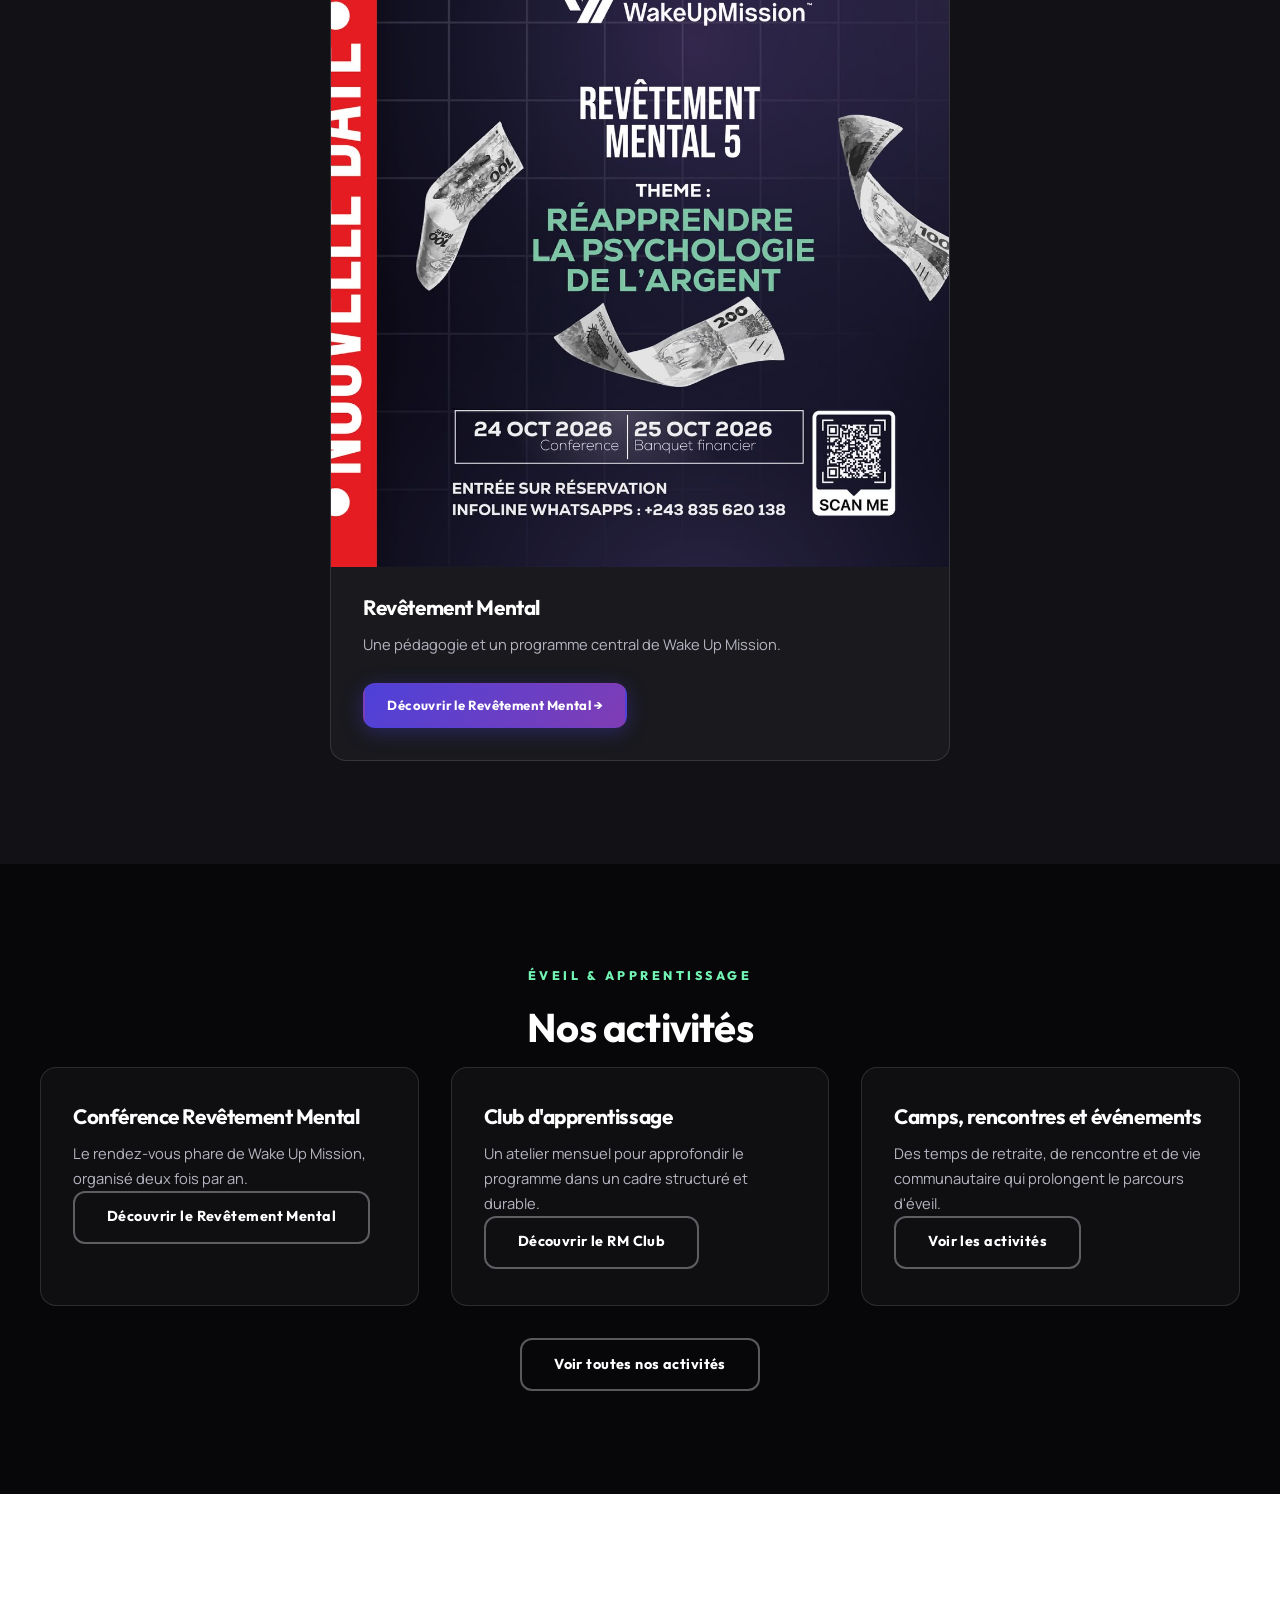
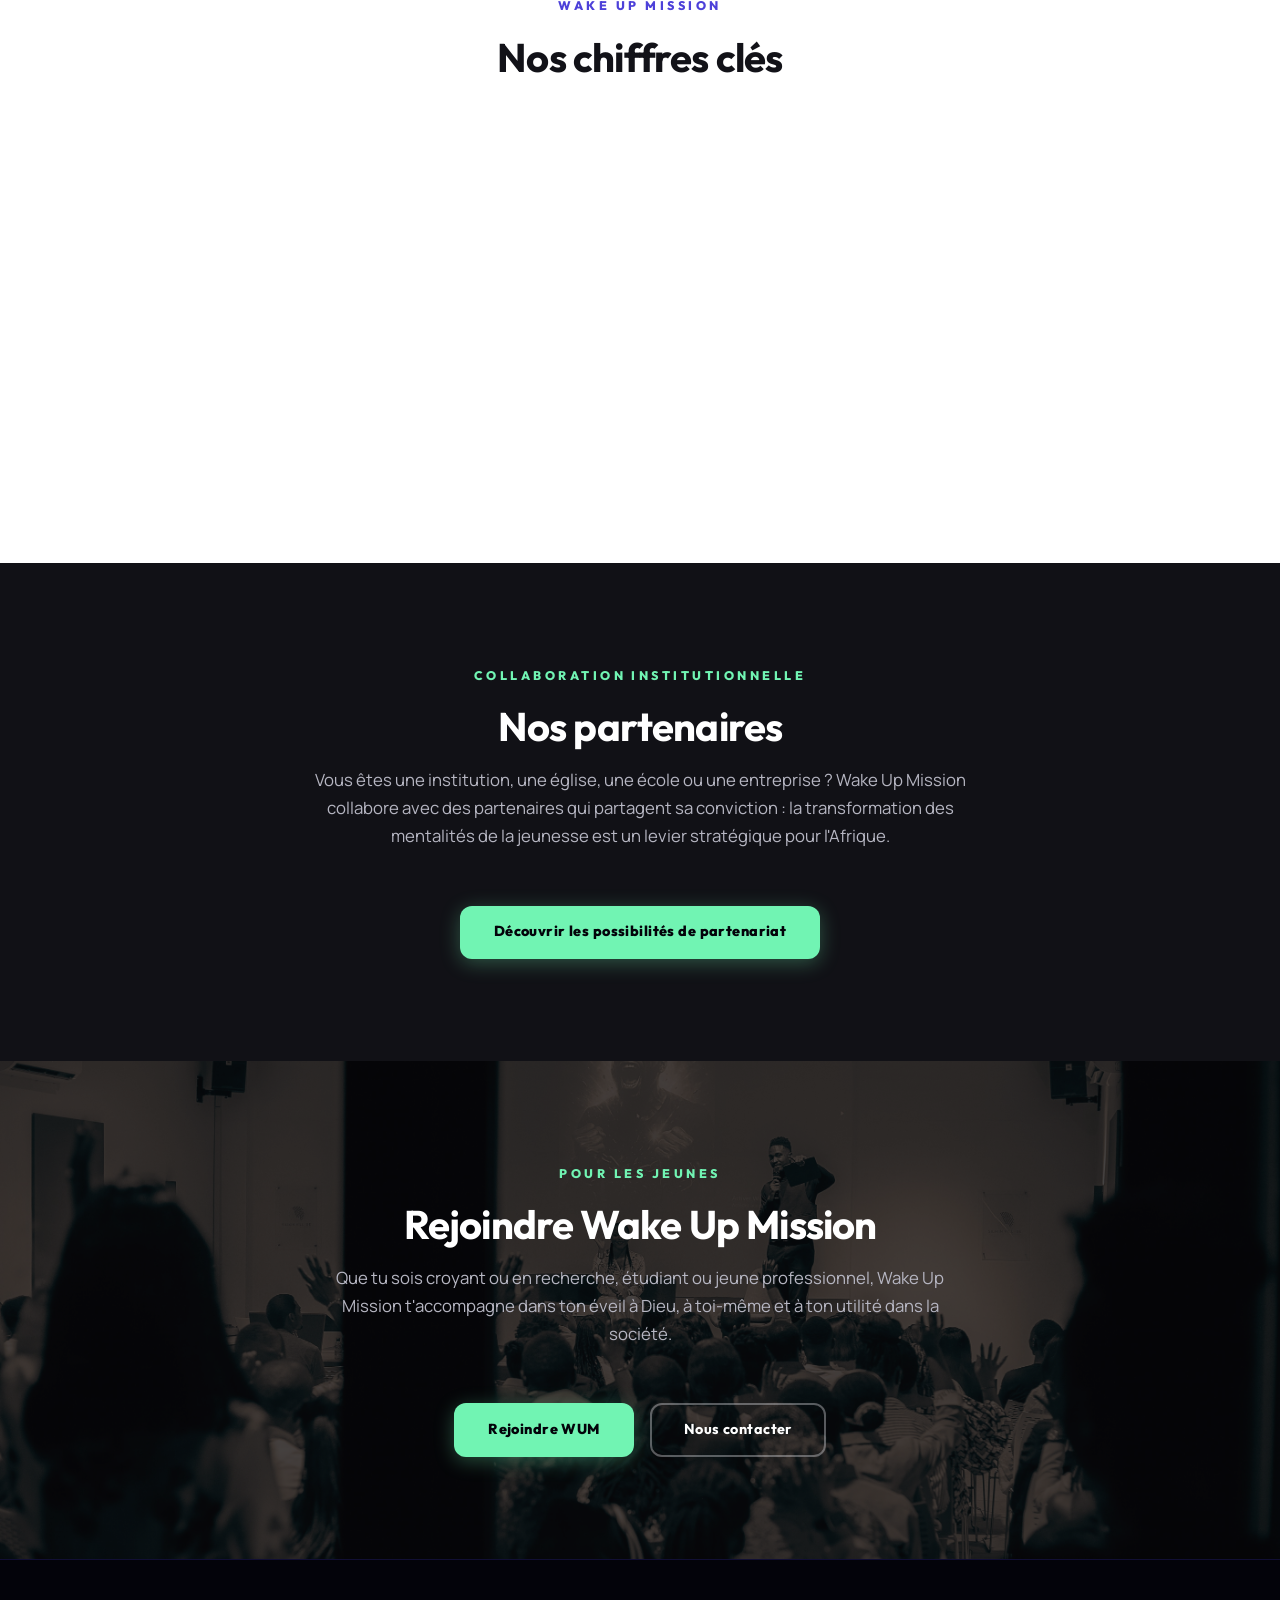
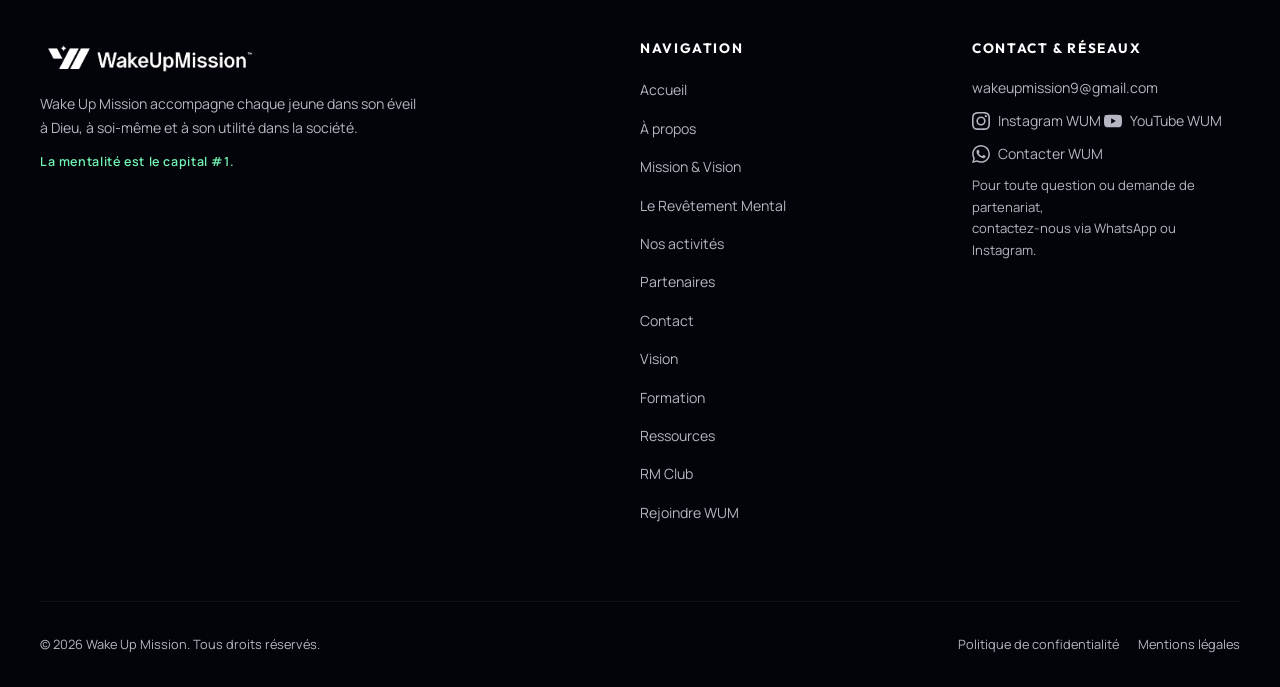
==== commit 66ddbd98: "Amélioration visuelle du site WUM" ====
--- a/index.html
+++ b/index.html
@@ -106,9 +106,9 @@
 
   <!-- ===========================
        SECTION HERO — BANNIÈRE PRINCIPALE
-       Composition éditoriale avec photographie réelle.
+       Bannière avec image de fond.
        
-       PHOTO : remplacer le visuel de .hero-visuel ci-dessous.
+       PHOTO : modifier l'image de fond de #hero dans css/style.css.
        TEXTE : modifier le h1, le sous-titre et les boutons ci-dessous.
        =========================== -->
   <section id="hero" class="hero" aria-label="Section principale">
@@ -144,9 +144,6 @@
       </div>
 
     </div>
-    <figure class="hero-visuel">
-      <img src="Image/IMG_1458.JPG.jpeg" alt="Un intervenant prend la parole devant des participants lors d’une rencontre de Wake Up Mission." width="3519" height="5278" decoding="async" />
-    </figure>
   </section>
 
   <section id="a-propos" class="fond-clair" aria-labelledby="titre-a-propos">
--- a/css/style.css
+++ b/css/style.css
@@ -182,6 +182,17 @@
   object-fit: contain;
 }
 
+@media (max-width: 400px) {
+  .header-container {
+    padding-right: 1rem;
+    padding-left: 1rem;
+  }
+
+  .logo-img {
+    height: 36px;
+  }
+}
+
 /* Nom affiché à côté du logo — uniquement "Wake Up Mission" */
 .logo-texte {
   font-family: var(--police-titre);
@@ -204,7 +215,7 @@
   font-weight: 500;
   padding: 0.45rem 0.9rem;
   color: var(--texte-clair);
-  border-radius: 6px;
+  border-radius: 10px;
   transition: var(--transition-rapide);
 }
 
@@ -220,7 +231,7 @@
   color: var(--blanc) !important;
   font-weight: 700;
   padding: 0.55rem 1.3rem;
-  border-radius: 4px;
+  border-radius: 12px;
   border: 2px solid transparent;
   font-family: var(--police-titre);
   font-size: 0.8rem;
@@ -322,10 +333,10 @@
 
 /* ------------------------------------------------------------------
    4. HERO SECTION
-   Bannière principale de page, photographique sur l'accueil.
+   Bannière principale de page d'accueil.
    
    COMMENT MODIFIER :
-   - Modifier la photographie d'accueil : éditer .hero-visuel dans index.html
+   - Modifier la photographie d'accueil : éditer l'image de fond de #hero
    - Modifier le texte : éditer le contenu dans la page concernée
    ------------------------------------------------------------------ */
 .hero {
@@ -436,19 +447,20 @@
 .hero-instagram a:hover { opacity: 0.8; }
 
 .page-accueil #hero {
-  display: grid;
-  grid-template-columns: minmax(0, 1.1fr) minmax(260px, 0.9fr);
+  display: flex;
   align-items: center;
-  justify-content: normal;
-  gap: clamp(2rem, 6vw, 5rem);
+  justify-content: center;
   min-height: min(100svh, 900px);
   padding: 8rem max(1rem, calc((100vw - var(--max-largeur)) / 2)) 5rem;
-  background: var(--fond-sombre);
+  background-color: var(--fond-sombre);
+  background-image: url('../Image/WUM_ID.png');
+  background-position: center 25%;
+  background-size: cover;
 }
 
 .page-accueil #hero .hero-contenu {
   max-width: 700px;
-  text-align: left;
+  text-align: center;
 }
 
 .page-accueil #hero .hero-titre {
@@ -458,7 +470,7 @@
 
 .page-accueil #hero .hero-sous-titre {
   max-width: 620px;
-  margin: 0 0 2rem;
+  margin: 0 auto 2rem;
 }
 
 .page-accueil #hero .hero-sous-titre strong {
@@ -470,7 +482,7 @@
 }
 
 .page-accueil #hero .hero-actions {
-  justify-content: flex-start;
+  justify-content: center;
 }
 
 .page-accueil #chiffres-cles .carte h3 {
@@ -478,23 +490,6 @@
   color: var(--bleu-principal);
   font-size: clamp(2rem, 4vw, 3rem);
   font-variant-numeric: tabular-nums;
-}
-
-.hero-visuel {
-  position: relative;
-  z-index: 3;
-  min-width: 0;
-  margin: 0;
-  overflow: hidden;
-  border: 1px solid rgba(255, 255, 255, 0.18);
-}
-
-.hero-visuel img {
-  width: 100%;
-  aspect-ratio: 4 / 5;
-  max-height: min(680px, 75svh);
-  object-fit: cover;
-  object-position: center 68%;
 }
 
 .photo-editoriale {
@@ -545,20 +540,15 @@
 
 @media (max-width: 768px) {
   .page-accueil #hero {
-    grid-template-columns: 1fr;
-    gap: 2rem;
     min-height: 0;
     padding: 8rem 1rem 3rem;
+    background-position: center 20%;
   }
 
   .page-accueil #hero .hero-contenu {
     max-width: 100%;
   }
 
-  .hero-visuel img {
-    aspect-ratio: 1 / 1;
-    max-height: none;
-  }
 }
 
 
@@ -658,7 +648,7 @@
   justify-content: center;
   gap: 0.5rem;
   padding: 0.8rem 2rem;
-  border-radius: 4px;
+  border-radius: 12px;
   font-weight: 700;
   font-family: var(--police-titre);
   font-size: 0.9rem;
@@ -737,7 +727,7 @@
 .carte {
   position: relative;
   padding: 2.25rem 2rem;
-  border-radius: 6px;
+  border-radius: 16px;
   transition: border-color 0.18s ease, background-color 0.18s ease;
   background: #17171d;
   border: 1px solid rgba(255, 255, 255, 0.1);
@@ -947,7 +937,7 @@
 .timeline-contenu {
   background: #17171d;
   border: 1px solid rgba(255, 255, 255, 0.12);
-  border-radius: 6px;
+  border-radius: 16px;
   padding: 1.5rem;
 }
 
@@ -1060,74 +1050,7 @@
    Cartes avec visuels photographiques pour plus d'impact visuel.
    Design selon charte WUM : photos noir et blanc, incrustations de couleur.
    ------------------------------------------------------------------ */
-.signes-grille-featured {
-  display: grid;
-  grid-template-columns: repeat(auto-fit, minmax(280px, 1fr));
-  gap: 2rem;
-  margin-top: 3rem;
-}
-
-.signe-carte-photo {
-  position: relative;
-  border-radius: 20px;
-  overflow: hidden;
-  height: 320px;
-  cursor: default;
-  transition: var(--transition-lisse);
-  box-shadow: 0 8px 30px rgba(0, 0, 0, 0.3);
-}
-
-.signe-carte-photo:hover {
-  transform: translateY(-8px);
-  box-shadow: 0 20px 50px rgba(77, 65, 217, 0.25);
-}
-
-.signe-carte-photo-visuel {
-  position: absolute;
-  inset: 0;
-  width: 100%;
-  height: 100%;
-}
-
-.signe-carte-photo-img {
-  width: 100%;
-  height: 100%;
-  object-fit: cover;
-  filter: grayscale(100%) contrast(1.2);
-  transition: var(--transition-lisse);
-}
-
-.signe-carte-photo:hover .signe-carte-photo-img {
-  filter: grayscale(0%) contrast(1.1);
-  transform: scale(1.05);
-}
-
-.signe-carte-photo-overlay {
-  position: absolute;
-  inset: 0;
-  background: linear-gradient(180deg,
-    rgba(7, 7, 10, 0.55) 0%,
-    rgba(7, 7, 10, 0.72) 42%,
-    rgba(7, 7, 10, 0.94) 100%);
-  transition: var(--transition-lisse);
-}
-
-.signe-carte-photo:hover .signe-carte-photo-overlay {
-  background: linear-gradient(180deg,
-    rgba(77, 65, 217, 0.38) 0%,
-    rgba(7, 7, 10, 0.72) 48%,
-    rgba(7, 7, 10, 0.94) 100%);
-}
-
-.signe-carte-photo-contenu {
-  position: absolute;
-  bottom: 0;
-  left: 0;
-  right: 0;
-  padding: 2rem 1.5rem;
-  z-index: 2;
-}
-
+/* Les cartes .signe-carte-photo sont définies une seule fois, en section 18. */
 .signe-numero {
   font-family: var(--police-titre);
   font-size: 3rem;
@@ -1386,40 +1309,9 @@
   text-align: center;
 }
 
-.entete-activites .carousel-slide,
 .entete-activites .entete-overlay {
   position: absolute;
   inset: 0;
-}
-
-.entete-activites .carousel-slide {
-  z-index: -1;
-  background-position: center;
-  background-size: cover;
-  animation: activites-carousel 28s ease-in-out infinite;
-}
-
-.entete-activites .carousel-slide:first-child {
-  background-image: url('../Image/WUM_ID.png');
-  animation-delay: 0s;
-}
-
-.entete-activites .carousel-slide-2 {
-  background-image: url('../Image/RM5_NEW.jpg');
-  animation-delay: 7s;
-}
-
-.entete-activites .carousel-slide-3 {
-  background-image: url('../Image/RM_Club_Artwork.jpg');
-  animation-delay: 14s;
-}
-
-.entete-activites .carousel-slide-4 {
-  background-image: url('../Image/IMG_6030.JPG');
-  animation-delay: 21s;
-}
-
-.entete-activites .entete-overlay {
   z-index: 0;
   background: linear-gradient(180deg, var(--overlay-photo), var(--fond-sombre));
 }
@@ -1438,21 +1330,6 @@
 .entete-activites-contenu .section-intro {
   margin: 0 auto;
   color: var(--texte-clair);
-}
-
-@keyframes activites-carousel {
-  0%, 4% { opacity: 1; transform: scale(1); }
-  25%, 100% { opacity: 0; transform: scale(1.08); }
-}
-
-@media (prefers-reduced-motion: reduce) {
-  .entete-activites .carousel-slide {
-    animation: none;
-  }
-
-  .entete-activites .carousel-slide:not(:first-child) {
-    display: none;
-  }
 }
 
 .activites-section-entete {
@@ -1598,7 +1475,7 @@
   letter-spacing: 0.2em;
   text-transform: uppercase;
   padding: 0.3rem 0.8rem;
-  border-radius: 4px;
+  border-radius: 8px;
   margin-bottom: 1.25rem;
   width: fit-content;
 }
@@ -1635,7 +1512,7 @@
 /* Grille des autres activités */
 .activites-grille {
   display: grid;
-  grid-template-columns: repeat(auto-fill, minmax(300px, 1fr));
+  grid-template-columns: repeat(auto-fill, minmax(min(100%, 300px), 1fr));
   gap: 2rem;
 }
 
@@ -1659,8 +1536,9 @@
 }
 
 .activite-carte-image {
+  display: block;
   width: 100%;
-  height: 200px;
+  aspect-ratio: 1 / 1;
   object-fit: cover;
   transition: transform 0.5s ease;
 }
@@ -1680,7 +1558,7 @@
   font-size: 0.7rem;
   font-weight: 700;
   padding: 0.25rem 0.7rem;
-  border-radius: 4px;
+  border-radius: 8px;
   text-transform: uppercase;
   letter-spacing: 0.08em;
   margin-bottom: 0.75rem;
@@ -2396,44 +2274,45 @@
    ------------------------------------------------------------------ */
 .signes-grille-featured {
   display: grid;
-  grid-template-columns: repeat(auto-fit, minmax(260px, 1fr));
-  gap: 2rem;
+  grid-template-columns: repeat(auto-fit, minmax(min(100%, 280px), 1fr));
+  gap: 1.5rem;
   margin-top: 3rem;
 }
 
+/* Les visuels sont des affiches déjà composées (texte et logo inclus) :
+   on les montre entières au-dessus du texte, sans superposition. */
 .signe-carte-photo {
-  position: relative;
-  border-radius: 18px;
+  display: flex;
+  flex-direction: column;
   overflow: hidden;
-  min-height: 430px;
   border: 1px solid rgba(77, 65, 217, 0.25);
-  transition: var(--transition-lisse);
+  border-radius: 12px;
   background: var(--fond-sombre-2);
+  transition: border-color var(--transition-lisse), box-shadow var(--transition-lisse);
 }
 
 .signe-carte-photo:hover {
-  transform: translateY(-6px);
   border-color: rgba(113, 244, 179, 0.45);
-  box-shadow: 0 20px 50px rgba(77, 65, 217, 0.25);
+  box-shadow: 0 12px 32px rgba(0, 0, 0, 0.35);
 }
 
 .signe-carte-photo-visuel {
-  position: absolute;
-  inset: 0;
+  aspect-ratio: 4 / 5;
+  overflow: hidden;
   background: var(--gradient-bleu-violet);
 }
 
 .signe-carte-photo-img {
+  display: block;
   width: 100%;
   height: 100%;
   object-fit: cover;
-  opacity: 0.55;
-  transition: opacity 0.5s ease, transform 0.6s ease;
+  object-position: center top;
+  transition: transform 0.6s ease;
 }
 
 .signe-carte-photo:hover .signe-carte-photo-img:not(.image-manquante) {
-  opacity: 0.7;
-  transform: scale(1.04);
+  transform: scale(1.03);
 }
 
 .signe-carte-photo-img.image-manquante {
@@ -2441,25 +2320,20 @@
 }
 
 .signe-carte-photo-overlay {
-  position: absolute;
-  inset: 0;
-  background: linear-gradient(180deg, rgba(7, 7, 10, 0.55) 0%, rgba(7, 7, 10, 0.74) 42%, rgba(7, 7, 10, 0.94) 100%);
+  display: none;
 }
 
 .signe-carte-photo-contenu {
-  position: relative;
-  z-index: 2;
-  height: 100%;
-  display: flex;
+  display: flex;
+  flex: 1;
   flex-direction: column;
-  justify-content: flex-end;
-  padding: 1.75rem 1.5rem;
+  padding: 1.5rem;
   text-align: left;
 }
 
 .signe-carte-photo .signe-numero {
   font-size: 2rem;
-  color: rgba(113, 244, 179, 0.35);
+  color: var(--aqua-marine);
   margin-bottom: 0.5rem;
 }
 
@@ -2825,7 +2699,7 @@
 }
 
 .carte-visuel {
-  height: 160px;
+  aspect-ratio: 1 / 1;
   background: var(--gradient-bleu-violet);
   overflow: hidden;
 }
